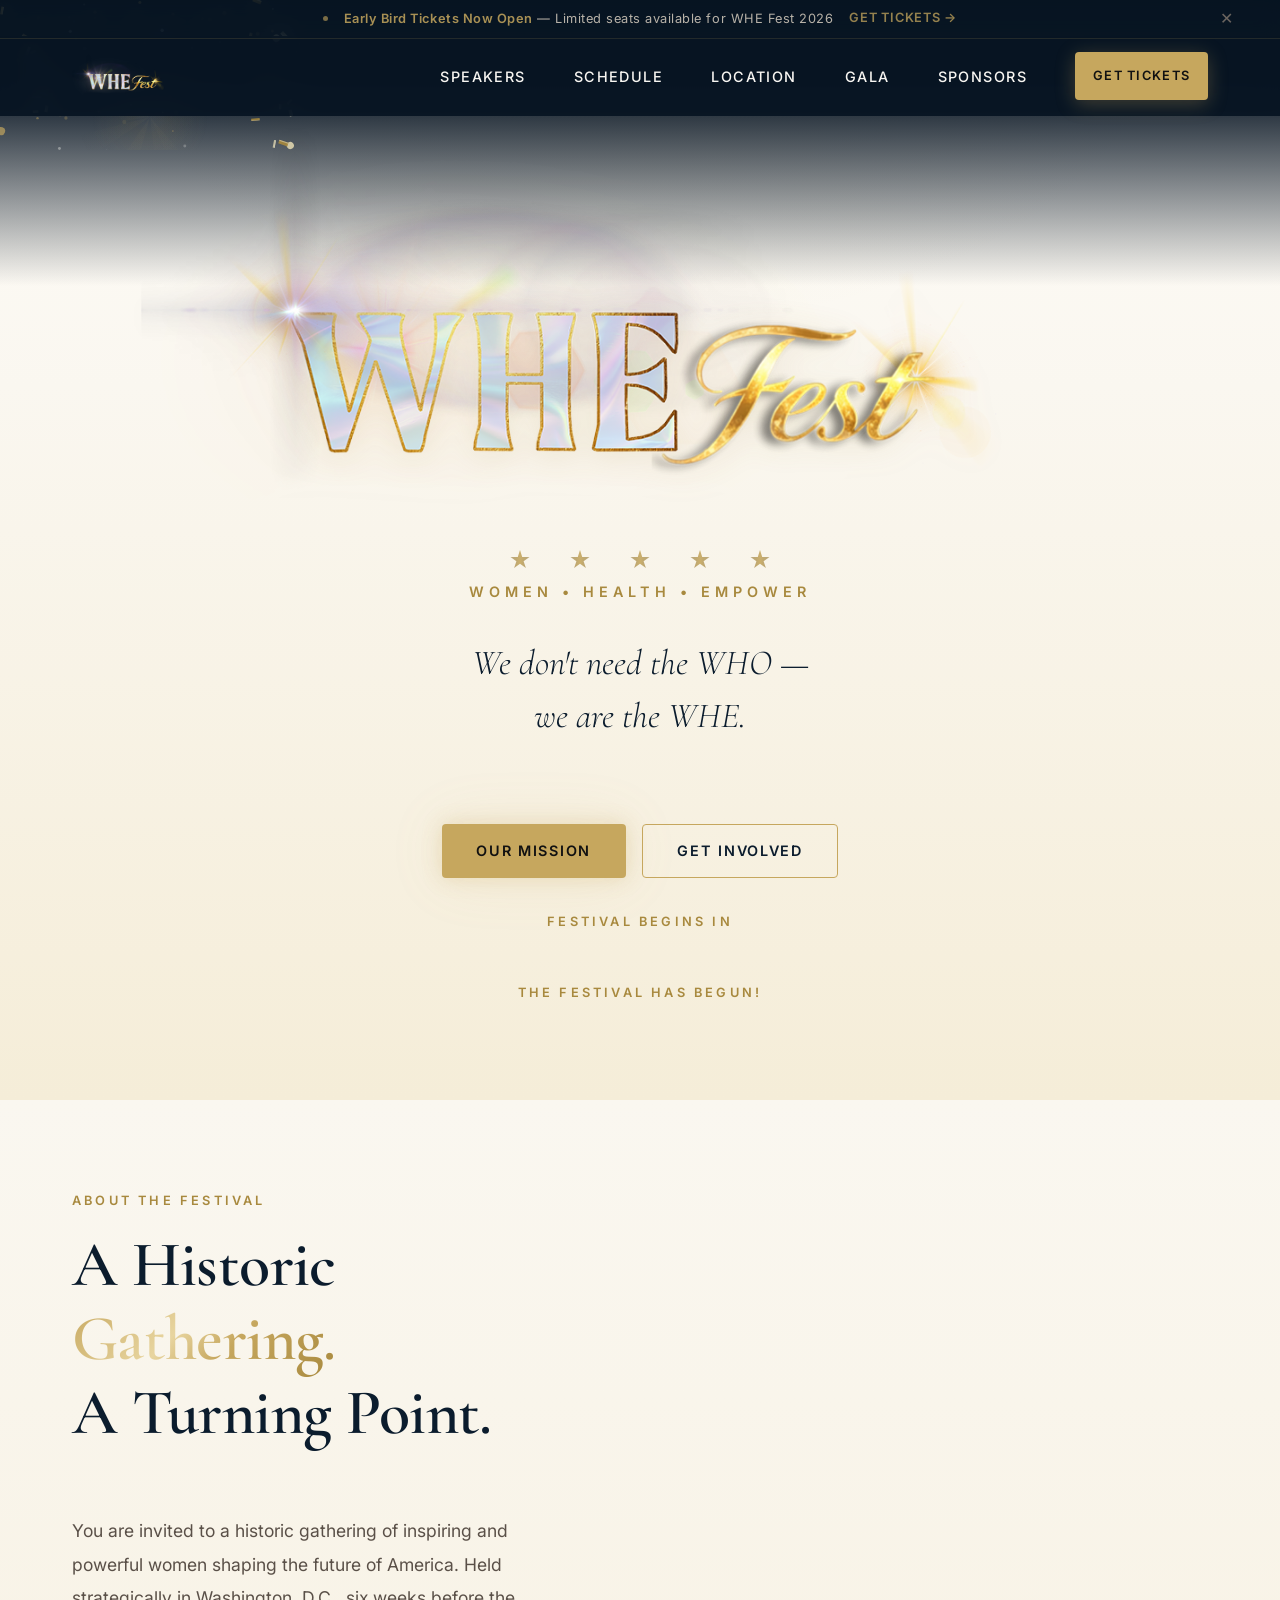
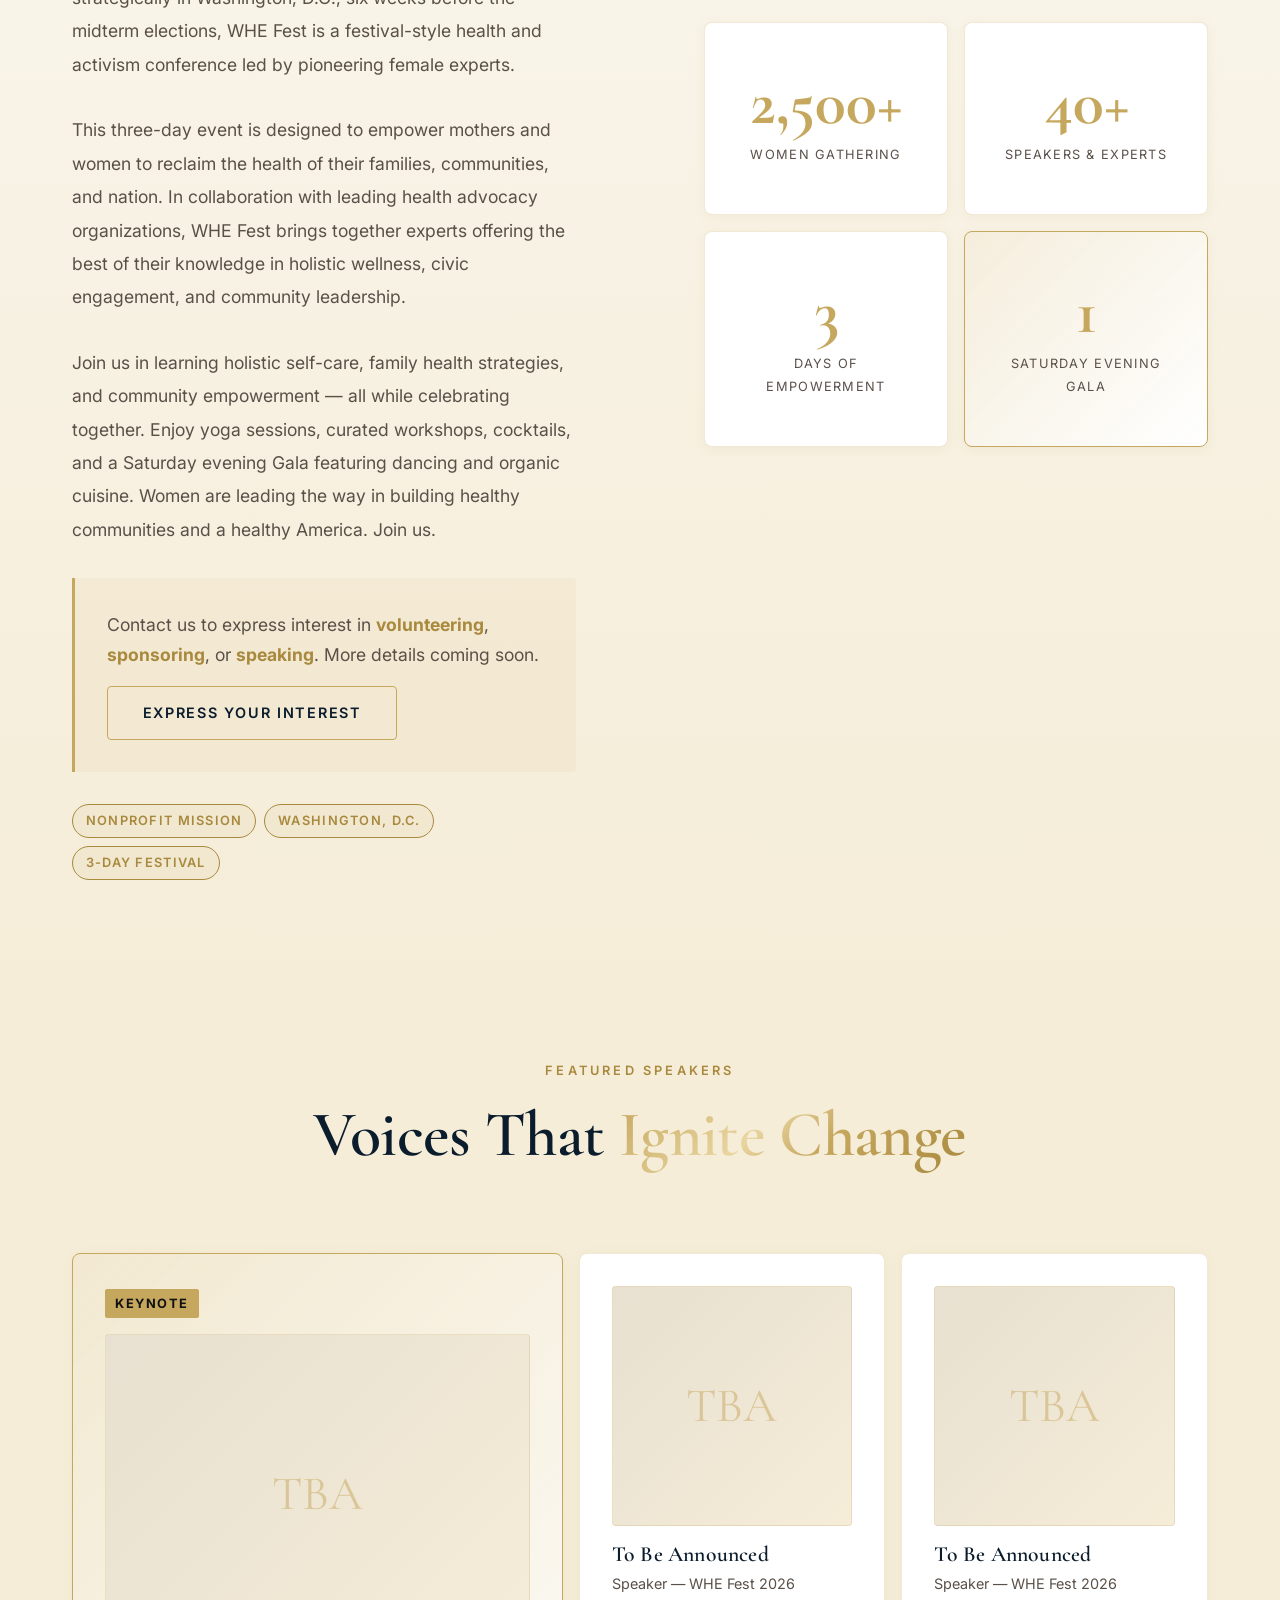
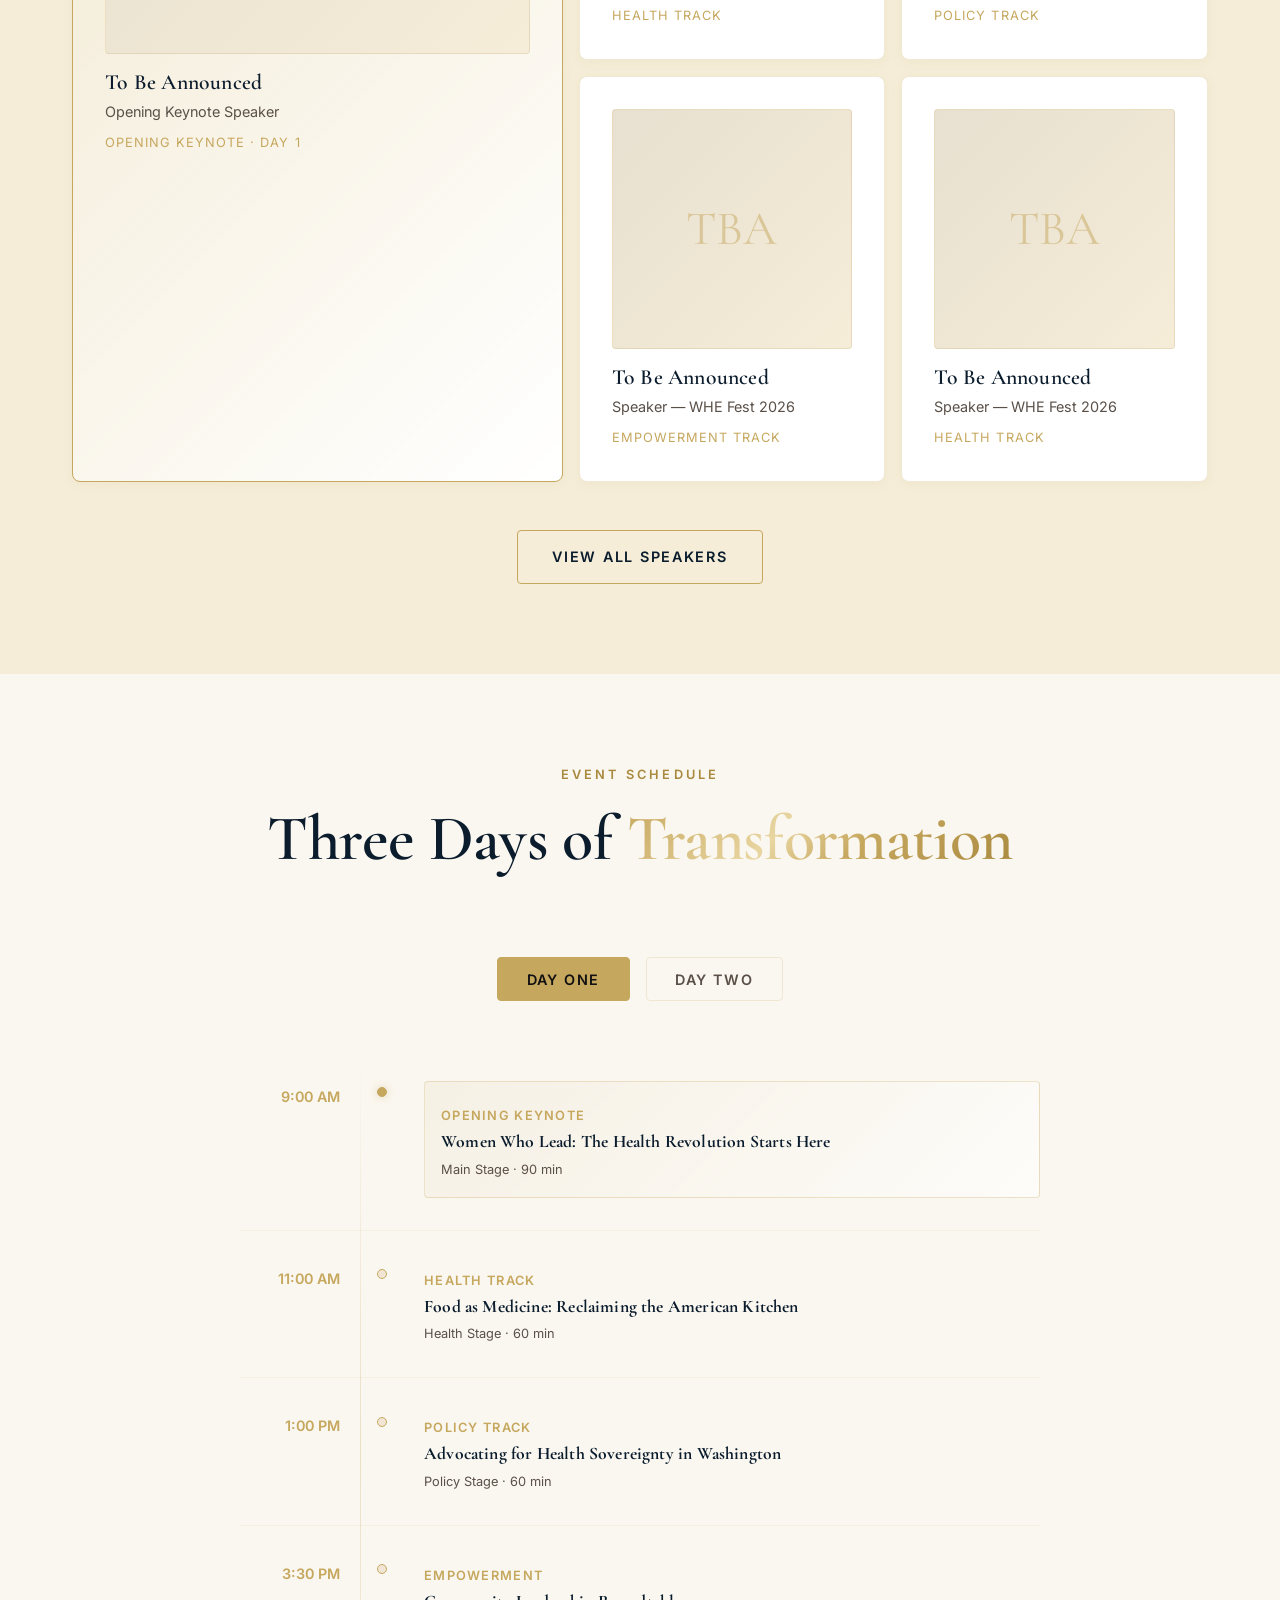
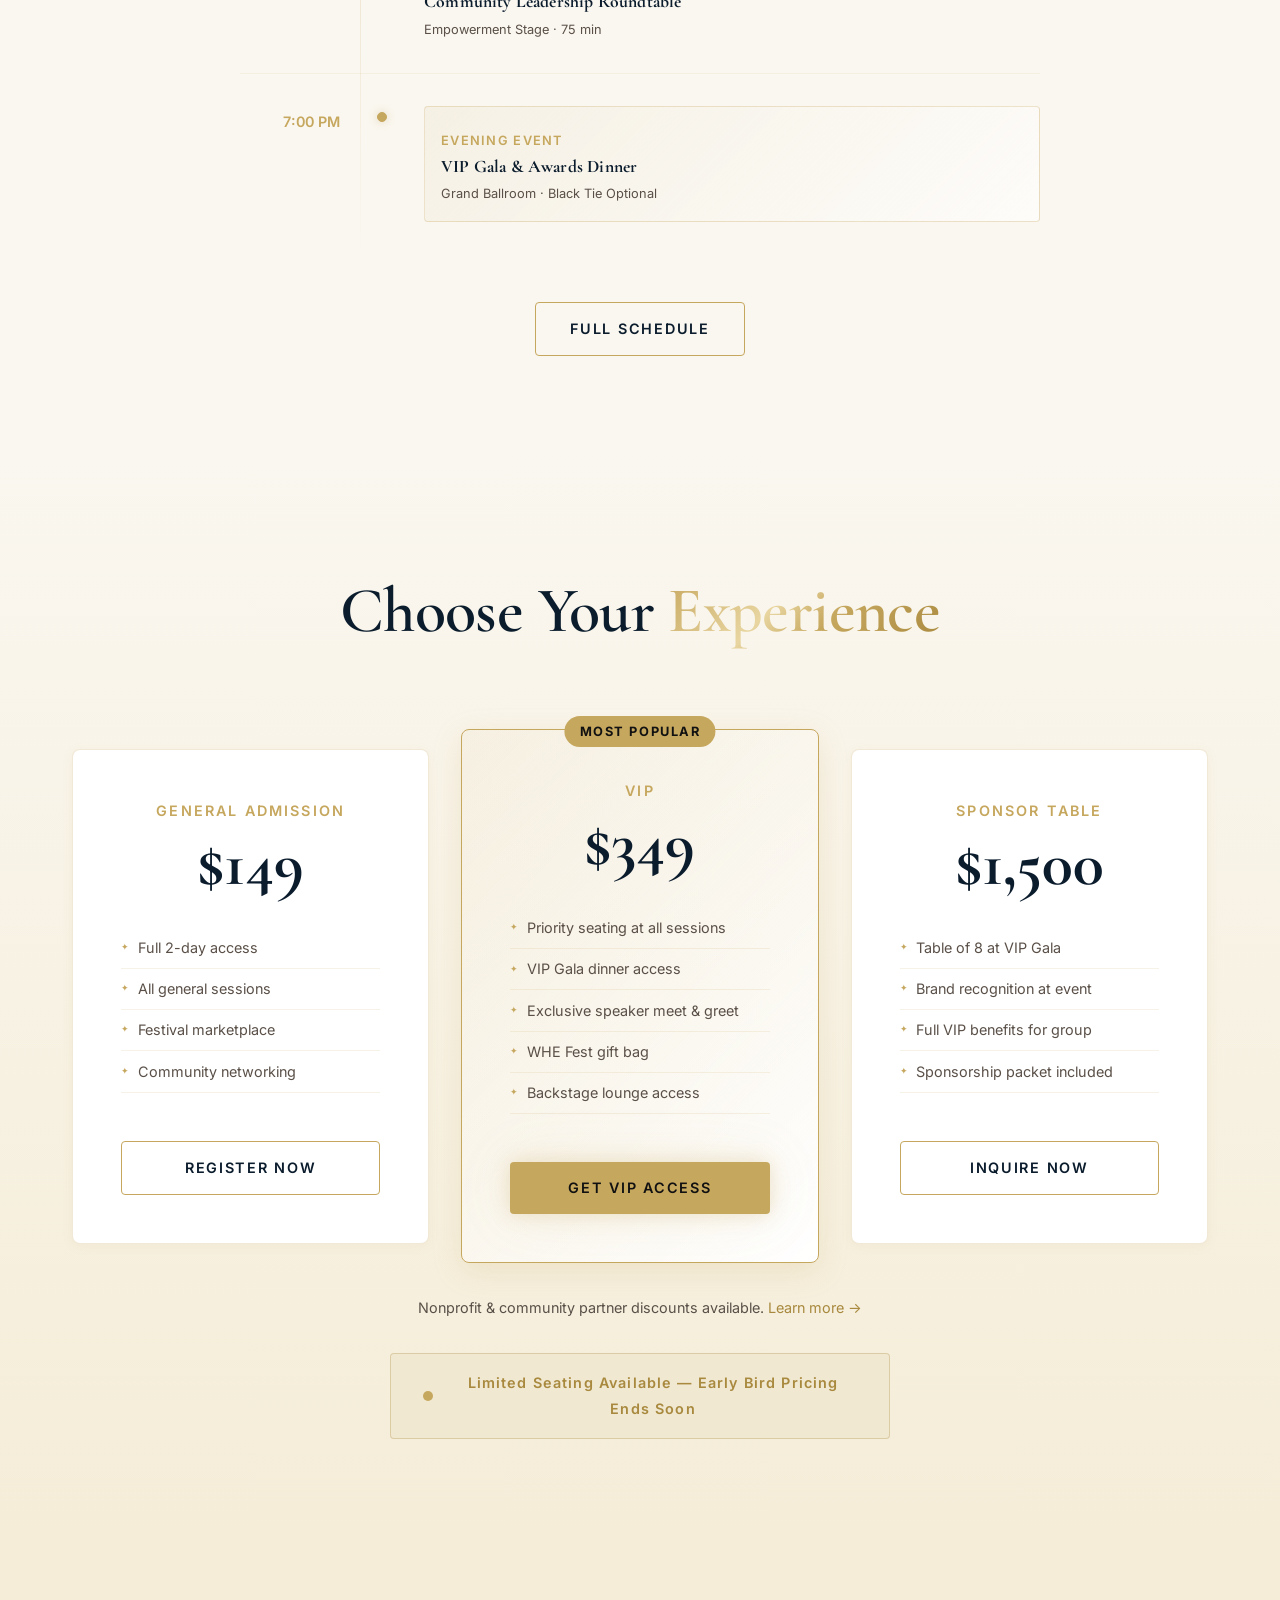
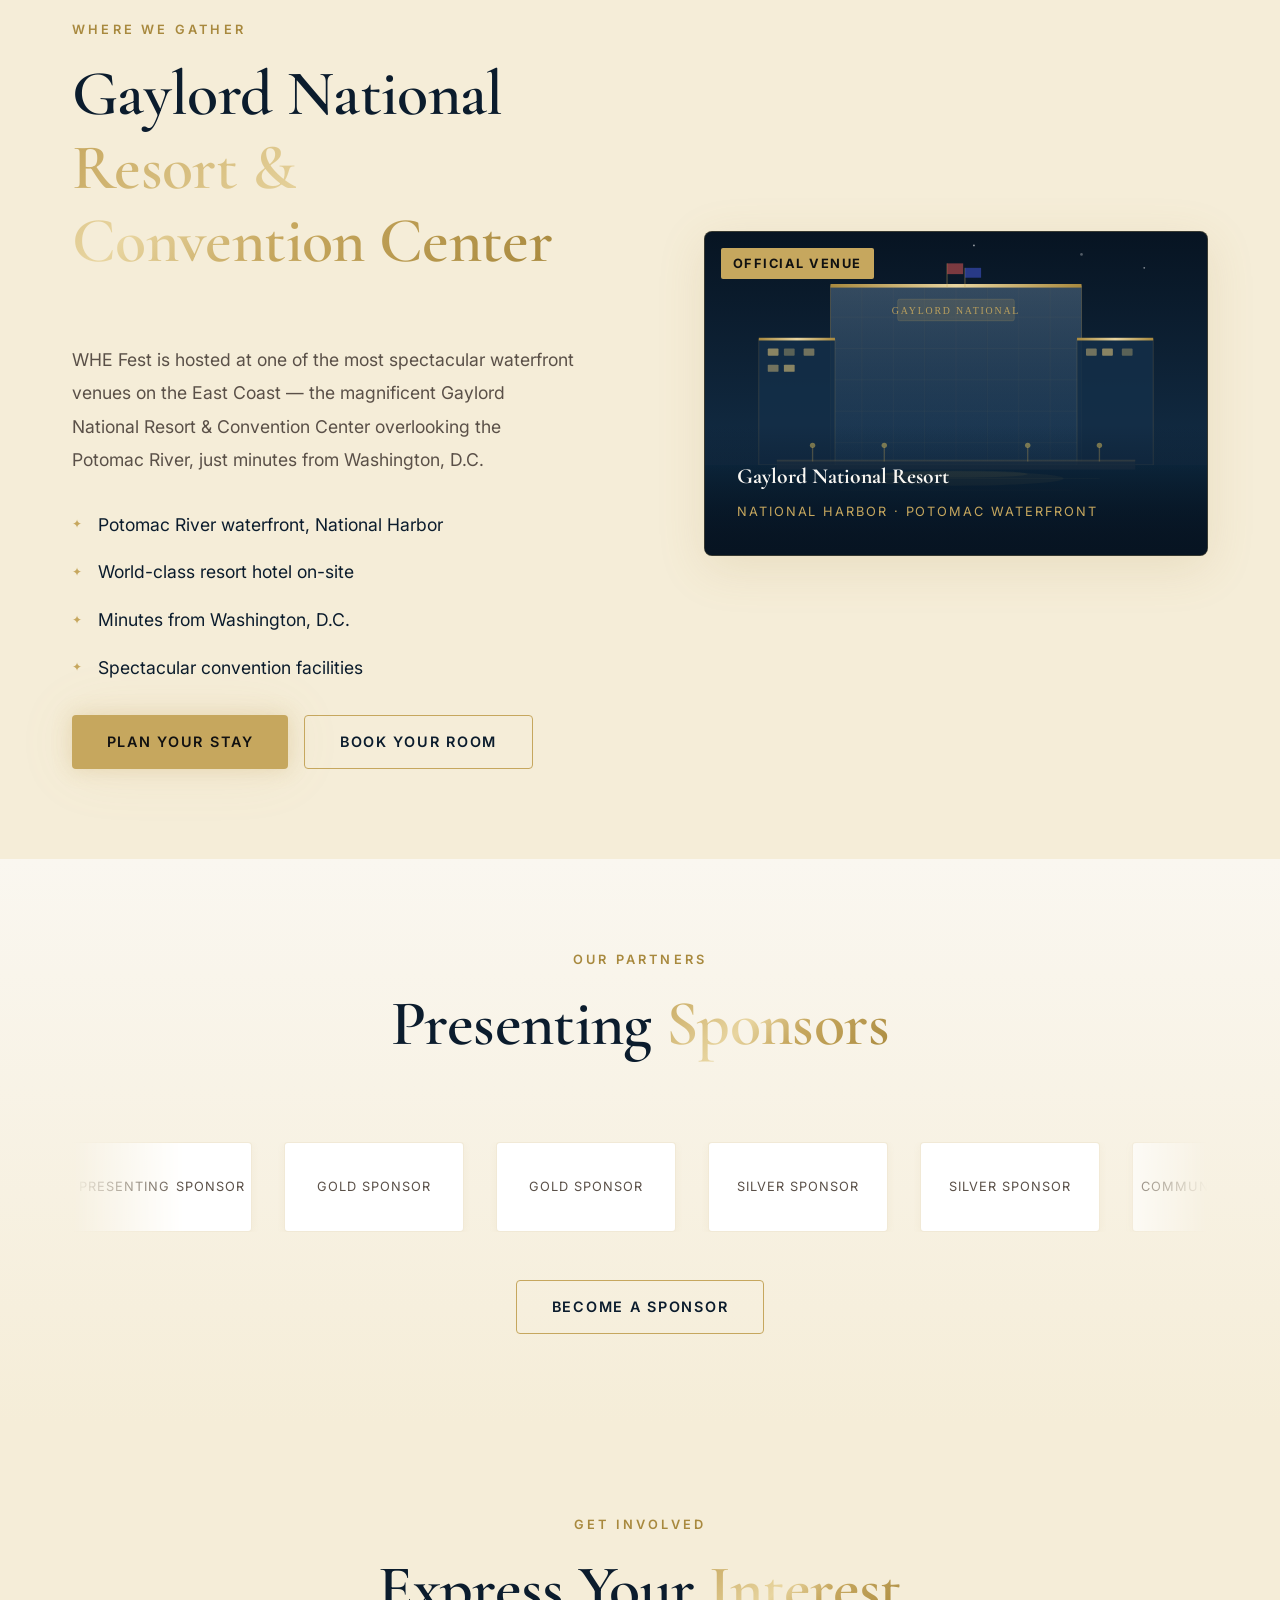
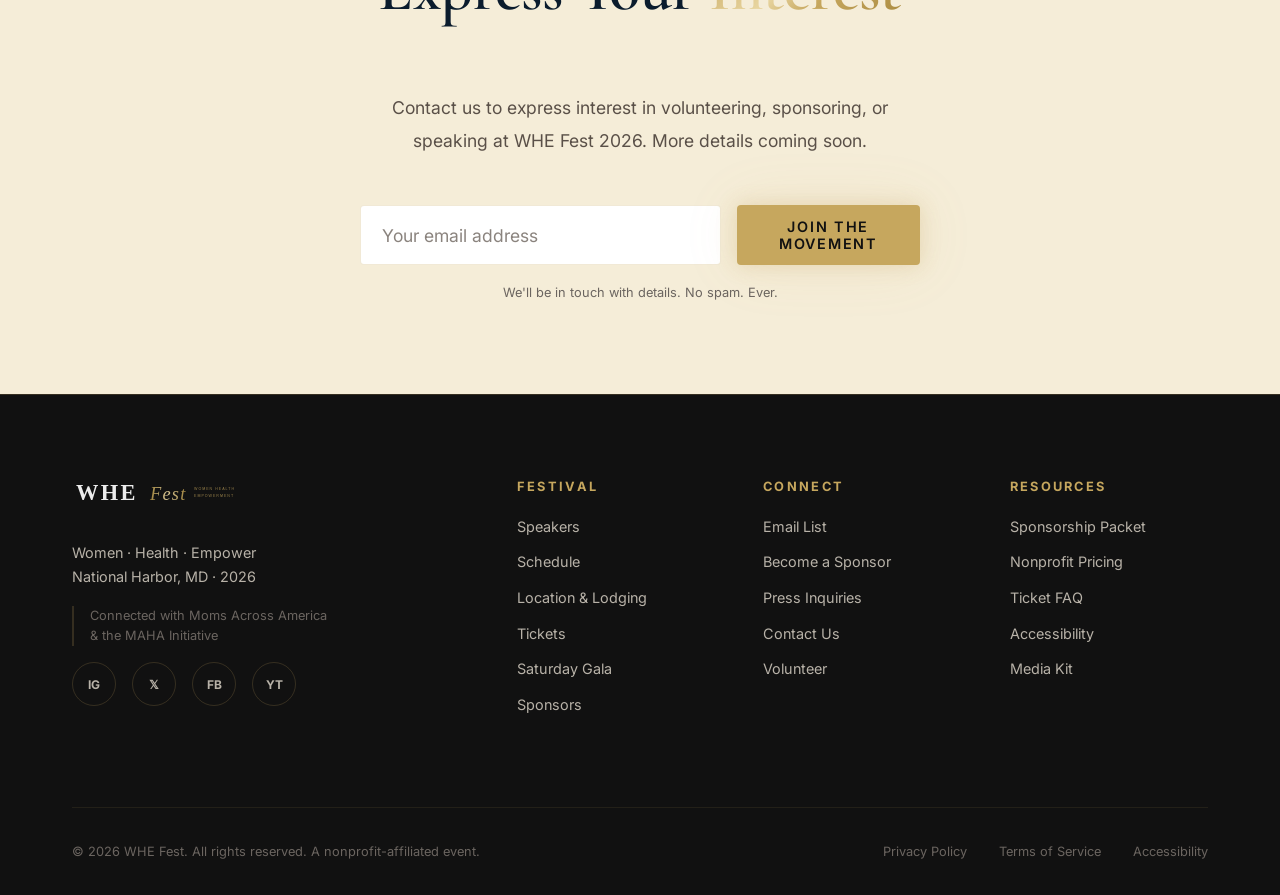
==== index.html @ 23a80229 "Fix confetti: separate canvas, show on mobile, no canvas conflicts - Add #confettiCanvas (separate f" ====
<!DOCTYPE html>
<html lang="en">
<head>
  <meta charset="UTF-8" />
  <meta name="viewport" content="width=device-width, initial-scale=1.0" />
  <meta name="theme-color" content="#0B1C2D" />
  <link rel="apple-touch-icon" href="assets/favicon.svg?v=2" />
  <title>WHE Fest — Women Health Empowerment Festival | Washington, DC 2026</title>
  <meta name="description" content="WHE Fest is the premier Women Health Empowerment Festival in Washington, DC. Join thousands of women leaders, health advocates, and changemakers." />

  <!-- Open Graph / Social Sharing -->
  <meta property="og:type"        content="website" />
  <meta property="og:title"       content="WHE Fest 2026 — Women Health Empowerment Festival" />
  <meta property="og:description" content="Washington, DC's premier women's health festival. 2,500+ women. 40+ speakers. Two days of health, policy, and empowerment." />
  <meta property="og:url"         content="https://whefest.org/" />
  <meta property="og:image"       content="https://whefest.org/assets/og-image.jpg" />
  <meta property="og:site_name"   content="WHE Fest" />
  <meta name="twitter:card"       content="summary_large_image" />
  <meta name="twitter:site"       content="@whefest" />
  <meta name="twitter:title"      content="WHE Fest 2026 — Women Health Empowerment Festival" />
  <meta name="twitter:description" content="Washington, DC · 2026 · Where Women's Intuition Becomes Impact" />
  <meta name="twitter:image"      content="https://whefest.org/assets/og-image.jpg" />

  <!-- Canonical -->
  <link rel="canonical" href="https://whefest.org/" />

  <!-- Fonts -->
  <link rel="preconnect" href="https://fonts.googleapis.com" />
  <link rel="preconnect" href="https://fonts.gstatic.com" crossorigin />
  <link href="https://fonts.googleapis.com/css2?family=Cormorant+Garamond:ital,wght@0,500;0,600;0,700;1,400;1,500&family=Playfair+Display:ital,wght@0,700;1,400&family=Inter:wght@400;500;600;700&display=swap" rel="stylesheet" />

  <!-- Favicon — SVG first so modern browsers use the shield -->
  <link rel="icon" type="image/svg+xml" href="assets/favicon.svg?v=2" />
  <link rel="icon" href="assets/favicon.ico" sizes="any" />

  <!-- Styles -->
  <link rel="stylesheet" href="css/design-system.css" />
  <link rel="stylesheet" href="css/components.css" />
  <link rel="stylesheet" href="css/home.css" />

  <!-- Structured Data — Event Schema -->
  <script type="application/ld+json">
  {
    "@context": "https://schema.org",
    "@type": "Event",
    "name": "WHE Fest 2026 — Women Health Empowerment Festival",
    "description": "The premier Women Health Empowerment Festival at the Gaylord National Resort & Convention Center in National Harbor, MD. 2,500+ women leaders. 40+ speakers. Two days of health, policy, and empowerment.",
    "startDate": "2026-10-15T09:00:00-04:00",
    "endDate": "2026-10-16T18:00:00-04:00",
    "eventStatus": "https://schema.org/EventScheduled",
    "eventAttendanceMode": "https://schema.org/OfflineEventAttendanceMode",
    "location": {
      "@type": "Place",
      "name": "Gaylord National Resort & Convention Center",
      "address": {
        "@type": "PostalAddress",
        "streetAddress": "201 Waterfront Street",
        "addressLocality": "National Harbor",
        "addressRegion": "MD",
        "postalCode": "20745",
        "addressCountry": "US"
      }
    },
    "organizer": {
      "@type": "Organization",
      "name": "WHE Fest",
      "url": "https://whefest.org"
    },
    "offers": {
      "@type": "Offer",
      "name": "General Admission — Early Bird",
      "price": "149",
      "priceCurrency": "USD",
      "availability": "https://schema.org/InStock",
      "validFrom": "2026-01-01",
      "url": "https://whefest.org/pages/tickets.html"
    },
    "image": "https://whefest.org/assets/og-image.jpg",
    "url": "https://whefest.org"
  }
  </script>
</head>
<body class="page-home">

  <!-- ==============================
       NAVIGATION
  ================================= -->
  <nav class="nav" id="mainNav" role="navigation" aria-label="Main navigation">
    <div class="nav__inner">
      <a href="index.html" class="nav__logo" aria-label="WHE Fest Home">
        <img src="assets/logo-main.png" alt="WHE Fest" class="nav__logo-img" />
      </a>

      <ul class="nav__links" id="navLinks">
        <li><a href="pages/speakers.html" class="nav__link">Speakers</a></li>
        <li><a href="pages/schedule.html" class="nav__link">Schedule</a></li>
        <li><a href="pages/location.html" class="nav__link">Location</a></li>
        <li><a href="pages/gala.html" class="nav__link">Gala</a></li>
        <li><a href="pages/sponsors.html" class="nav__link">Sponsors</a></li>
        <li><a href="pages/tickets.html" class="btn btn--primary btn--sm">Get Tickets</a></li>
      </ul>

      <button class="nav__toggle" id="navToggle" aria-label="Open menu" aria-expanded="false">
        <span></span>
        <span></span>
        <span></span>
      </button>
    </div>
  </nav>

  <main id="main-content">

  <!-- ==============================
       HERO SECTION
  ================================= -->
  <section class="hero" id="hero" aria-label="Hero">
    <div class="hero__bg"></div>
    <canvas class="hero__canvas" id="heroCanvas" aria-hidden="true"></canvas>
    <canvas class="confetti-canvas" id="confettiCanvas" aria-hidden="true"></canvas>

    <div class="hero__content">

      <!-- Main title / Logo -->
      <div class="hero__title reveal">
        <img src="assets/logo-main.png" alt="WHE Fest" class="hero__logo-img" />
      </div>

      <!-- Stars row — decorative accent below logo -->
      <div class="hero__stars" aria-hidden="true">
        <svg viewBox="0 0 300 22" width="300" height="22" style="display:block;margin:0 auto;">
          <defs>
            <linearGradient id="sG" x1="0%" y1="0%" x2="100%" y2="0%">
              <stop offset="0%" style="stop-color:#8A6E2E;stop-opacity:0.55"/>
              <stop offset="50%" style="stop-color:#C6A75E;stop-opacity:0.9"/>
              <stop offset="100%" style="stop-color:#8A6E2E;stop-opacity:0.55"/>
            </linearGradient>
          </defs>
          <polygon points="30,1 32.2,7.9 39.5,7.9 33.6,12.2 35.9,19.1 30,14.8 24.1,19.1 26.4,12.2 20.5,7.9 27.8,7.9" fill="url(#sG)"/>
          <polygon points="90,1 92.2,7.9 99.5,7.9 93.6,12.2 95.9,19.1 90,14.8 84.1,19.1 86.4,12.2 80.5,7.9 87.8,7.9" fill="url(#sG)"/>
          <polygon points="150,1 152.2,7.9 159.5,7.9 153.6,12.2 155.9,19.1 150,14.8 144.1,19.1 146.4,12.2 140.5,7.9 147.8,7.9" fill="url(#sG)"/>
          <polygon points="210,1 212.2,7.9 219.5,7.9 213.6,12.2 215.9,19.1 210,14.8 204.1,19.1 206.4,12.2 200.5,7.9 207.8,7.9" fill="url(#sG)"/>
          <polygon points="270,1 272.2,7.9 279.5,7.9 273.6,12.2 275.9,19.1 270,14.8 264.1,19.1 266.4,12.2 260.5,7.9 267.8,7.9" fill="url(#sG)"/>
        </svg>
      </div>

      <!-- Tagline -->
      <p class="hero__tagline reveal reveal-delay-2">Women &bull; Health &bull; Empower</p>

      <!-- Headline -->
      <p class="hero__headline reveal reveal-delay-3">
        We don't need the WHO &mdash;<br class="break-lg" /> we are the WHE.
      </p>

      <!-- Gold divider -->
      <hr class="divider divider--wide divider-reveal reveal-delay-3 mx-auto" aria-hidden="true" />

      <!-- CTAs -->
      <div class="hero__ctas reveal reveal-delay-4">
        <a href="#about" class="btn btn--glow">Our Mission</a>
        <a href="#signup" class="btn btn--outline">Get Involved</a>
      </div>

      <!-- Countdown -->
      <p class="section-label reveal reveal-delay-4" style="margin-top:2rem; margin-bottom:0.5rem;">Festival Begins In</p>
      <div class="countdown reveal reveal-delay-4" id="heroCountdown" aria-label="Time until WHE Fest 2026"></div>

      <!-- Scroll cue -->
      <div class="hero__scroll-cue" aria-hidden="true">
        <span></span>
        <span></span>
        <span></span>
      </div>
    </div>
  </section>


  <!-- ==============================
       ABOUT SECTION
  ================================= -->
  <section class="section section--gradient about" id="about">
    <div class="container">
      <div class="about__inner">
        <div class="about__text">
          <p class="section-label reveal">About the Festival</p>
          <h2 class="reveal reveal-delay-1">A Historic<br/> <span class="text-shimmer">Gathering.</span><br/> A Turning Point.</h2>
          <hr class="divider divider-reveal reveal-delay-1" aria-hidden="true" />
          <p class="about__body reveal reveal-delay-2">
            You are invited to a historic gathering of inspiring and powerful women shaping the future of America. Held strategically in Washington, D.C., six weeks before the midterm elections, WHE Fest is a festival-style health and activism conference led by pioneering female experts.
          </p>
          <p class="about__body reveal reveal-delay-3">
            This three-day event is designed to empower mothers and women to reclaim the health of their families, communities, and nation. In collaboration with leading health advocacy organizations, WHE Fest brings together experts offering the best of their knowledge in holistic wellness, civic engagement, and community leadership.
          </p>
          <p class="about__body reveal reveal-delay-3">
            Join us in learning holistic self-care, family health strategies, and community empowerment — all while celebrating together. Enjoy yoga sessions, curated workshops, cocktails, and a Saturday evening Gala featuring dancing and organic cuisine. Women are leading the way in building healthy communities and a healthy America. Join us.
          </p>
          <div class="about__cta-note reveal reveal-delay-4">
            <p>Contact us to express interest in <strong>volunteering</strong>, <strong>sponsoring</strong>, or <strong>speaking</strong>. More details coming soon.</p>
            <a href="#signup" class="btn btn--outline mt-md">Express Your Interest</a>
          </div>
          <div class="about__badges reveal reveal-delay-4">
            <span class="badge">Nonprofit Mission</span>
            <span class="badge">Washington, D.C.</span>
            <span class="badge">3-Day Festival</span>
          </div>
        </div>
        <div class="about__visual reveal reveal-delay-2">
          <div class="about__stat-card">
            <span class="about__stat-number">2,500+</span>
            <span class="about__stat-label">Women Gathering</span>
          </div>
          <div class="about__stat-card">
            <span class="about__stat-number">40+</span>
            <span class="about__stat-label">Speakers &amp; Experts</span>
          </div>
          <div class="about__stat-card">
            <span class="about__stat-number">3</span>
            <span class="about__stat-label">Days of Empowerment</span>
          </div>
          <div class="about__stat-card about__stat-card--gold">
            <span class="about__stat-number">1</span>
            <span class="about__stat-label">Saturday Evening Gala</span>
          </div>
        </div>
      </div>
    </div>
  </section>


  <!-- ==============================
       FEATURED SPEAKERS
  ================================= -->
  <section class="section section--dark speakers-preview" id="speakers">
    <div class="container">
      <div class="text-center mb-xl">
        <p class="section-label reveal">Featured Speakers</p>
        <h2 class="reveal reveal-delay-1">Voices That <span class="text-shimmer">Ignite Change</span></h2>
        <hr class="divider divider--wide divider-reveal reveal-delay-2 mx-auto" aria-hidden="true"/>
      </div>

      <div class="speakers-preview__grid">
        <!-- Keynote Speaker -->
        <div class="speaker-card speaker-card--keynote reveal">
          <div class="speaker-card__badge">Keynote</div>
          <div class="speaker-card__img speaker-card__img--placeholder">
            <div class="speaker-card__initials">TBA</div>
          </div>
          <div class="speaker-card__info">
            <h3 class="speaker-card__name">To Be Announced</h3>
            <p class="speaker-card__title">Opening Keynote Speaker</p>
            <p class="speaker-card__track">Opening Keynote · Day 1</p>
          </div>
        </div>

        <!-- Speaker 2 -->
        <div class="speaker-card reveal reveal-delay-1">
          <div class="speaker-card__img speaker-card__img--placeholder">
            <div class="speaker-card__initials">TBA</div>
          </div>
          <div class="speaker-card__info">
            <h3 class="speaker-card__name">To Be Announced</h3>
            <p class="speaker-card__title">Speaker — WHE Fest 2026</p>
            <p class="speaker-card__track">Health Track</p>
          </div>
        </div>

        <!-- Speaker 3 -->
        <div class="speaker-card reveal reveal-delay-2">
          <div class="speaker-card__img speaker-card__img--placeholder">
            <div class="speaker-card__initials">TBA</div>
          </div>
          <div class="speaker-card__info">
            <h3 class="speaker-card__name">To Be Announced</h3>
            <p class="speaker-card__title">Speaker — WHE Fest 2026</p>
            <p class="speaker-card__track">Policy Track</p>
          </div>
        </div>

        <!-- Speaker 4 -->
        <div class="speaker-card reveal reveal-delay-3">
          <div class="speaker-card__img speaker-card__img--placeholder">
            <div class="speaker-card__initials">TBA</div>
          </div>
          <div class="speaker-card__info">
            <h3 class="speaker-card__name">To Be Announced</h3>
            <p class="speaker-card__title">Speaker — WHE Fest 2026</p>
            <p class="speaker-card__track">Empowerment Track</p>
          </div>
        </div>

        <!-- Speaker 5 -->
        <div class="speaker-card reveal reveal-delay-4">
          <div class="speaker-card__img speaker-card__img--placeholder">
            <div class="speaker-card__initials">TBA</div>
          </div>
          <div class="speaker-card__info">
            <h3 class="speaker-card__name">To Be Announced</h3>
            <p class="speaker-card__title">Speaker — WHE Fest 2026</p>
            <p class="speaker-card__track">Health Track</p>
          </div>
        </div>
      </div>

      <div class="text-center mt-xl reveal">
        <a href="pages/speakers.html" class="btn btn--outline">View All Speakers</a>
      </div>
    </div>
  </section>


  <!-- ==============================
       SCHEDULE HIGHLIGHTS
  ================================= -->
  <section class="section section--blue schedule-preview" id="schedule">
    <div class="container">
      <div class="text-center mb-xl">
        <p class="section-label reveal">Event Schedule</p>
        <h2 class="reveal reveal-delay-1">Three Days of <span class="text-shimmer">Transformation</span></h2>
        <hr class="divider divider--wide divider-reveal reveal-delay-2 mx-auto" aria-hidden="true"/>
      </div>

      <div class="schedule-preview__tabs reveal reveal-delay-2" role="tablist" aria-label="Festival schedule by day">
        <button class="schedule-tab schedule-tab--active" data-day="1" role="tab" aria-selected="true" aria-controls="scheduleDay1" id="tab-day1">Day One</button>
        <button class="schedule-tab" data-day="2" role="tab" aria-selected="false" aria-controls="scheduleDay2" id="tab-day2">Day Two</button>
      </div>

      <div class="schedule-preview__timeline" id="scheduleDay1" role="tabpanel" aria-labelledby="tab-day1">
        <div class="timeline-item timeline-item--keynote reveal">
          <div class="timeline-item__time">9:00 AM</div>
          <div class="timeline-item__dot timeline-item__dot--gold"></div>
          <div class="timeline-item__content">
            <span class="timeline-item__tag">Opening Keynote</span>
            <h4 class="timeline-item__title">Women Who Lead: The Health Revolution Starts Here</h4>
            <p class="timeline-item__meta">Main Stage · 90 min</p>
          </div>
        </div>
        <div class="timeline-item reveal reveal-delay-1">
          <div class="timeline-item__time">11:00 AM</div>
          <div class="timeline-item__dot"></div>
          <div class="timeline-item__content">
            <span class="timeline-item__tag">Health Track</span>
            <h4 class="timeline-item__title">Food as Medicine: Reclaiming the American Kitchen</h4>
            <p class="timeline-item__meta">Health Stage · 60 min</p>
          </div>
        </div>
        <div class="timeline-item reveal reveal-delay-2">
          <div class="timeline-item__time">1:00 PM</div>
          <div class="timeline-item__dot"></div>
          <div class="timeline-item__content">
            <span class="timeline-item__tag">Policy Track</span>
            <h4 class="timeline-item__title">Advocating for Health Sovereignty in Washington</h4>
            <p class="timeline-item__meta">Policy Stage · 60 min</p>
          </div>
        </div>
        <div class="timeline-item reveal reveal-delay-3">
          <div class="timeline-item__time">3:30 PM</div>
          <div class="timeline-item__dot"></div>
          <div class="timeline-item__content">
            <span class="timeline-item__tag">Empowerment</span>
            <h4 class="timeline-item__title">Community Leadership Roundtable</h4>
            <p class="timeline-item__meta">Empowerment Stage · 75 min</p>
          </div>
        </div>
        <div class="timeline-item timeline-item--keynote reveal reveal-delay-4">
          <div class="timeline-item__time">7:00 PM</div>
          <div class="timeline-item__dot timeline-item__dot--gold"></div>
          <div class="timeline-item__content">
            <span class="timeline-item__tag">Evening Event</span>
            <h4 class="timeline-item__title">VIP Gala & Awards Dinner</h4>
            <p class="timeline-item__meta">Grand Ballroom · Black Tie Optional</p>
          </div>
        </div>
      </div>

      <div class="schedule-preview__timeline hidden" id="scheduleDay2" role="tabpanel" aria-labelledby="tab-day2">
        <div class="timeline-item timeline-item--keynote reveal">
          <div class="timeline-item__time">9:00 AM</div>
          <div class="timeline-item__dot timeline-item__dot--gold"></div>
          <div class="timeline-item__content">
            <span class="timeline-item__tag">Morning Keynote</span>
            <h4 class="timeline-item__title">Courage in Action: Women Who Changed the System</h4>
            <p class="timeline-item__meta">Main Stage · 90 min</p>
          </div>
        </div>
        <div class="timeline-item reveal reveal-delay-1">
          <div class="timeline-item__time">11:00 AM</div>
          <div class="timeline-item__dot"></div>
          <div class="timeline-item__content">
            <span class="timeline-item__tag">Health Track</span>
            <h4 class="timeline-item__title">Hormones, Toxins & the Modern Woman</h4>
            <p class="timeline-item__meta">Health Stage · 60 min</p>
          </div>
        </div>
        <div class="timeline-item reveal reveal-delay-2">
          <div class="timeline-item__time">1:00 PM</div>
          <div class="timeline-item__dot"></div>
          <div class="timeline-item__content">
            <span class="timeline-item__tag">Empowerment</span>
            <h4 class="timeline-item__title">Building Movements: From Community to Capitol</h4>
            <p class="timeline-item__meta">Empowerment Stage · 60 min</p>
          </div>
        </div>
        <div class="timeline-item timeline-item--keynote reveal reveal-delay-3">
          <div class="timeline-item__time">4:00 PM</div>
          <div class="timeline-item__dot timeline-item__dot--gold"></div>
          <div class="timeline-item__content">
            <span class="timeline-item__tag">Closing Keynote</span>
            <h4 class="timeline-item__title">The Future Is Healthy: A Call to Action</h4>
            <p class="timeline-item__meta">Main Stage · 90 min</p>
          </div>
        </div>
      </div>

      <div class="text-center mt-xl reveal">
        <a href="pages/schedule.html" class="btn btn--outline">Full Schedule</a>
      </div>
    </div>
  </section>


  <!-- ==============================
       TICKETS SNAPSHOT
  ================================= -->
  <section class="section section--gradient tickets-snapshot" id="tickets">
    <div class="container">
      <div class="text-center mb-xl">
        <p class="section-label reveal">Secure Your Seat</p>
        <h2 class="reveal reveal-delay-1">Choose Your <span class="text-shimmer">Experience</span></h2>
        <hr class="divider divider--wide divider-reveal reveal-delay-2 mx-auto" aria-hidden="true"/>
      </div>

      <div class="ticket-grid">
        <div class="ticket-card reveal">
          <p class="ticket-card__tier">General Admission</p>
          <p class="ticket-card__price">$149</p>
          <ul class="ticket-card__features">
            <li>Full 2-day access</li>
            <li>All general sessions</li>
            <li>Festival marketplace</li>
            <li>Community networking</li>
          </ul>
          <a href="pages/tickets.html" class="btn btn--outline btn--full">Register Now</a>
        </div>

        <div class="ticket-card ticket-card--featured reveal reveal-delay-1">
          <div class="ticket-card__badge">Most Popular</div>
          <p class="ticket-card__tier">VIP</p>
          <p class="ticket-card__price">$349</p>
          <ul class="ticket-card__features">
            <li>Priority seating at all sessions</li>
            <li>VIP Gala dinner access</li>
            <li>Exclusive speaker meet &amp; greet</li>
            <li>WHE Fest gift bag</li>
            <li>Backstage lounge access</li>
          </ul>
          <a href="pages/tickets.html" class="btn btn--glow btn--full">Get VIP Access</a>
        </div>

        <div class="ticket-card reveal reveal-delay-2">
          <p class="ticket-card__tier">Sponsor Table</p>
          <p class="ticket-card__price">$1,500</p>
          <ul class="ticket-card__features">
            <li>Table of 8 at VIP Gala</li>
            <li>Brand recognition at event</li>
            <li>Full VIP benefits for group</li>
            <li>Sponsorship packet included</li>
          </ul>
          <a href="pages/tickets.html" class="btn btn--outline btn--full">Inquire Now</a>
        </div>
      </div>

      <p class="tickets-snapshot__note reveal text-center mt-lg">
        Nonprofit &amp; community partner discounts available. <a href="pages/tickets.html">Learn more →</a>
      </p>

      <div class="tickets-snapshot__urgency reveal mt-lg">
        <span class="urgency-pulse" aria-hidden="true"></span>
        Limited Seating Available — Early Bird Pricing Ends Soon
      </div>
    </div>
  </section>


  <!-- ==============================
       LOCATION TEASER
  ================================= -->
  <section class="section section--dark location-teaser" id="location">
    <div class="container">
      <div class="location-teaser__inner">
        <div class="location-teaser__text reveal">
          <p class="section-label">Where We Gather</p>
          <h2>Gaylord National <span class="text-shimmer">Resort &amp; Convention Center</span></h2>
          <hr class="divider divider-reveal" aria-hidden="true"/>
          <p class="location-teaser__body">
            WHE Fest is hosted at one of the most spectacular waterfront venues on the East Coast — the magnificent Gaylord National Resort &amp; Convention Center overlooking the Potomac River, just minutes from Washington, D.C.
          </p>
          <ul class="location-teaser__details">
            <li><span class="detail-icon">✦</span> Potomac River waterfront, National Harbor</li>
            <li><span class="detail-icon">✦</span> World-class resort hotel on-site</li>
            <li><span class="detail-icon">✦</span> Minutes from Washington, D.C.</li>
            <li><span class="detail-icon">✦</span> Spectacular convention facilities</li>
          </ul>
          <div class="flex flex-gap mt-lg" style="flex-wrap:wrap;">
            <a href="pages/location.html" class="btn btn--glow">Plan Your Stay</a>
            <a href="https://www.marriott.com/en-us/hotels/wasgn-gaylord-national-resort-and-convention-center/overview/" target="_blank" rel="noopener" class="btn btn--outline">Book Your Room</a>
          </div>
        </div>
        <div class="location-teaser__map reveal reveal-delay-2">
          <div class="venue-showcase">
            <div class="venue-showcase__image-stack">
              <div class="venue-showcase__badge">Official Venue</div>
              <div class="venue-showcase__img-frame">
                <svg viewBox="0 0 560 360" width="100%" style="display:block;" aria-hidden="true">
                  <!-- Architectural illustration of Gaylord National -->
                  <defs>
                    <linearGradient id="skyGrad" x1="0%" y1="0%" x2="0%" y2="100%">
                      <stop offset="0%" style="stop-color:#071422"/>
                      <stop offset="100%" style="stop-color:#132E47"/>
                    </linearGradient>
                    <linearGradient id="waterGrad" x1="0%" y1="0%" x2="0%" y2="100%">
                      <stop offset="0%" style="stop-color:#0D2A42"/>
                      <stop offset="100%" style="stop-color:#071422"/>
                    </linearGradient>
                    <linearGradient id="glassGrad" x1="0%" y1="0%" x2="0%" y2="100%">
                      <stop offset="0%" style="stop-color:rgba(180,220,255,0.25)"/>
                      <stop offset="100%" style="stop-color:rgba(100,160,220,0.08)"/>
                    </linearGradient>
                    <linearGradient id="goldGrad" x1="0%" y1="0%" x2="100%" y2="0%">
                      <stop offset="0%" style="stop-color:#A8893E"/>
                      <stop offset="50%" style="stop-color:#E8D5A0"/>
                      <stop offset="100%" style="stop-color:#A8893E"/>
                    </linearGradient>
                  </defs>
                  <!-- Sky -->
                  <rect width="560" height="280" fill="url(#skyGrad)"/>
                  <!-- Stars -->
                  <circle cx="80" cy="30" r="1" fill="rgba(255,255,255,0.5)"/>
                  <circle cx="160" cy="20" r="1.2" fill="rgba(255,255,255,0.4)"/>
                  <circle cx="300" cy="15" r="1" fill="rgba(255,255,255,0.6)"/>
                  <circle cx="420" cy="25" r="1.5" fill="rgba(255,255,255,0.3)"/>
                  <circle cx="490" cy="40" r="1" fill="rgba(255,255,255,0.5)"/>
                  <!-- Main hotel tower - glass atrium -->
                  <rect x="140" y="60" width="280" height="200" fill="url(#glassGrad)" stroke="rgba(198,167,94,0.3)" stroke-width="1"/>
                  <!-- Glass atrium grid lines -->
                  <line x1="175" y1="60" x2="175" y2="260" stroke="rgba(198,167,94,0.1)" stroke-width="0.5"/>
                  <line x1="210" y1="60" x2="210" y2="260" stroke="rgba(198,167,94,0.1)" stroke-width="0.5"/>
                  <line x1="245" y1="60" x2="245" y2="260" stroke="rgba(198,167,94,0.1)" stroke-width="0.5"/>
                  <line x1="280" y1="60" x2="280" y2="260" stroke="rgba(198,167,94,0.1)" stroke-width="0.5"/>
                  <line x1="315" y1="60" x2="315" y2="260" stroke="rgba(198,167,94,0.1)" stroke-width="0.5"/>
                  <line x1="350" y1="60" x2="350" y2="260" stroke="rgba(198,167,94,0.1)" stroke-width="0.5"/>
                  <line x1="385" y1="60" x2="385" y2="260" stroke="rgba(198,167,94,0.1)" stroke-width="0.5"/>
                  <line x1="140" y1="95" x2="420" y2="95" stroke="rgba(198,167,94,0.1)" stroke-width="0.5"/>
                  <line x1="140" y1="130" x2="420" y2="130" stroke="rgba(198,167,94,0.1)" stroke-width="0.5"/>
                  <line x1="140" y1="165" x2="420" y2="165" stroke="rgba(198,167,94,0.1)" stroke-width="0.5"/>
                  <line x1="140" y1="200" x2="420" y2="200" stroke="rgba(198,167,94,0.1)" stroke-width="0.5"/>
                  <line x1="140" y1="235" x2="420" y2="235" stroke="rgba(198,167,94,0.1)" stroke-width="0.5"/>
                  <!-- Left wing -->
                  <rect x="60" y="120" width="85" height="140" fill="rgba(19,46,71,0.9)" stroke="rgba(198,167,94,0.2)" stroke-width="1"/>
                  <!-- Right wing -->
                  <rect x="415" y="120" width="85" height="140" fill="rgba(19,46,71,0.9)" stroke="rgba(198,167,94,0.2)" stroke-width="1"/>
                  <!-- Gold accent band at top -->
                  <rect x="140" y="58" width="280" height="4" fill="url(#goldGrad)"/>
                  <rect x="60" y="118" width="85" height="3" fill="url(#goldGrad)"/>
                  <rect x="415" y="118" width="85" height="3" fill="url(#goldGrad)"/>
                  <!-- Gaylord sign -->
                  <rect x="215" y="75" width="130" height="24" rx="2" fill="rgba(198,167,94,0.15)" stroke="rgba(198,167,94,0.4)" stroke-width="0.5"/>
                  <text x="280" y="91" text-anchor="middle" font-family="Georgia,serif" font-size="11" fill="rgba(198,167,94,0.9)" letter-spacing="2">GAYLORD NATIONAL</text>
                  <!-- Flag poles -->
                  <line x1="270" y1="35" x2="270" y2="62" stroke="rgba(198,167,94,0.5)" stroke-width="1"/>
                  <rect x="270" y="35" width="18" height="12" fill="rgba(198,80,80,0.6)"/>
                  <line x1="290" y1="40" x2="290" y2="62" stroke="rgba(198,167,94,0.5)" stroke-width="1"/>
                  <rect x="290" y="40" width="18" height="11" fill="rgba(60,80,198,0.6)"/>
                  <!-- Lit windows in wings -->
                  <rect x="70" y="130" width="12" height="8" rx="1" fill="rgba(255,220,130,0.5)"/>
                  <rect x="88" y="130" width="12" height="8" rx="1" fill="rgba(255,220,130,0.3)"/>
                  <rect x="110" y="130" width="12" height="8" rx="1" fill="rgba(255,220,130,0.4)"/>
                  <rect x="70" y="148" width="12" height="8" rx="1" fill="rgba(255,220,130,0.4)"/>
                  <rect x="88" y="148" width="12" height="8" rx="1" fill="rgba(255,220,130,0.5)"/>
                  <rect x="425" y="130" width="12" height="8" rx="1" fill="rgba(255,220,130,0.4)"/>
                  <rect x="443" y="130" width="12" height="8" rx="1" fill="rgba(255,220,130,0.5)"/>
                  <rect x="465" y="130" width="12" height="8" rx="1" fill="rgba(255,220,130,0.3)"/>
                  <!-- Water / Potomac River -->
                  <rect x="0" y="260" width="560" height="100" fill="url(#waterGrad)"/>
                  <!-- Water reflections -->
                  <ellipse cx="280" cy="275" rx="120" ry="8" fill="rgba(198,167,94,0.08)"/>
                  <line x1="120" y1="275" x2="440" y2="275" stroke="rgba(198,167,94,0.06)" stroke-width="1"/>
                  <line x1="150" y1="288" x2="410" y2="288" stroke="rgba(198,167,94,0.04)" stroke-width="1"/>
                  <!-- Gold reflection of building -->
                  <ellipse cx="280" cy="270" rx="80" ry="4" fill="rgba(198,167,94,0.1)"/>
                  <!-- Waterfront promenade -->
                  <rect x="80" y="255" width="400" height="10" fill="rgba(30,50,70,0.8)"/>
                  <rect x="80" y="254" width="400" height="2" fill="rgba(198,167,94,0.2)"/>
                  <!-- Lamp posts on promenade -->
                  <line x1="120" y1="240" x2="120" y2="256" stroke="rgba(198,167,94,0.4)" stroke-width="1.5"/>
                  <circle cx="120" cy="238" r="3" fill="rgba(255,220,100,0.5)"/>
                  <line x1="200" y1="240" x2="200" y2="256" stroke="rgba(198,167,94,0.4)" stroke-width="1.5"/>
                  <circle cx="200" cy="238" r="3" fill="rgba(255,220,100,0.5)"/>
                  <line x1="360" y1="240" x2="360" y2="256" stroke="rgba(198,167,94,0.4)" stroke-width="1.5"/>
                  <circle cx="360" cy="238" r="3" fill="rgba(255,220,100,0.5)"/>
                  <line x1="440" y1="240" x2="440" y2="256" stroke="rgba(198,167,94,0.4)" stroke-width="1.5"/>
                  <circle cx="440" cy="238" r="3" fill="rgba(255,220,100,0.5)"/>
                </svg>
              </div>
              <div class="venue-showcase__details">
                <span class="venue-showcase__name">Gaylord National Resort</span>
                <span class="venue-showcase__location">National Harbor · Potomac Waterfront</span>
              </div>
            </div>
          </div>
        </div>
      </div>
    </div>
  </section>


  <!-- ==============================
       SPONSOR CAROUSEL
  ================================= -->
  <section class="section section--gradient sponsors-preview" id="sponsors">
    <div class="container">
      <div class="text-center mb-xl">
        <p class="section-label reveal">Our Partners</p>
        <h2 class="reveal reveal-delay-1">Presenting <span class="text-shimmer">Sponsors</span></h2>
        <hr class="divider divider--wide divider-reveal reveal-delay-2 mx-auto" aria-hidden="true"/>
      </div>

      <div class="sponsor-carousel reveal reveal-delay-2">
        <div class="sponsor-carousel__track">
          <!-- Placeholder logos — replace with actual -->
          <div class="sponsor-logo-box"><span>Presenting Sponsor</span></div>
          <div class="sponsor-logo-box"><span>Gold Sponsor</span></div>
          <div class="sponsor-logo-box"><span>Gold Sponsor</span></div>
          <div class="sponsor-logo-box"><span>Silver Sponsor</span></div>
          <div class="sponsor-logo-box"><span>Silver Sponsor</span></div>
          <div class="sponsor-logo-box"><span>Community Partner</span></div>
          <!-- Duplicated for infinite scroll -->
          <div class="sponsor-logo-box"><span>Presenting Sponsor</span></div>
          <div class="sponsor-logo-box"><span>Gold Sponsor</span></div>
          <div class="sponsor-logo-box"><span>Gold Sponsor</span></div>
          <div class="sponsor-logo-box"><span>Silver Sponsor</span></div>
          <div class="sponsor-logo-box"><span>Silver Sponsor</span></div>
          <div class="sponsor-logo-box"><span>Community Partner</span></div>
        </div>
      </div>

      <div class="text-center mt-xl reveal">
        <a href="pages/sponsors.html" class="btn btn--outline">Become a Sponsor</a>
      </div>
    </div>
  </section>


  <!-- ==============================
       EMAIL SIGNUP
  ================================= -->
  <section class="section section--dark email-signup" id="signup">
    <div class="container container--narrow text-center">
      <p class="section-label reveal">Get Involved</p>
      <h2 class="reveal reveal-delay-1">Express Your <span class="text-shimmer">Interest</span></h2>
      <hr class="divider divider--wide divider-reveal reveal-delay-2 mx-auto" aria-hidden="true"/>
      <p class="email-signup__body reveal reveal-delay-2">
        Contact us to express interest in volunteering, sponsoring, or speaking at WHE Fest 2026. More details coming soon.
      </p>
      <form class="email-signup__form reveal reveal-delay-3" action="#" method="post" novalidate>
        <div class="email-signup__row">
          <input class="input" type="email" name="email" placeholder="Your email address" required aria-label="Email address" autocomplete="email"/>
          <button type="submit" class="btn btn--glow">Join the Movement</button>
        </div>
        <p class="email-signup__disclaimer">We'll be in touch with details. No spam. Ever.</p>
      </form>
    </div>
  </section>


  <!-- ==============================
       FOOTER
  ================================= -->
  <!-- Scripts -->
  </main>

  <script src="js/hero-animation.js?v=2" defer></script>
  <script src="js/main.js" defer></script>
  <script src="js/components.js" defer></script>
  <script src="js/confetti.js" defer></script>
</body>
</html>
---- css/design-system.css ----
/* ============================================
   WHE FEST — Design System
   Women Health Empowerment Festival
   ============================================ */

/* ---------- CSS Custom Properties ---------- */
:root {
  /* Primary Palette */
  --midnight-blue: #0B1C2D;
  --deep-gold: #C6A75E;
  --soft-white: #F8F6F2;
  --rich-black: #111111;

  /* Extended Palette */
  --gold-light: #D4BA78;
  --gold-dark: #A8893E;
  --gold-shimmer: linear-gradient(135deg, #C6A75E 0%, #E8D5A0 40%, #C6A75E 60%, #A8893E 100%);
  --blue-deep: #071422;
  --blue-medium: #132E47;
  --white-pure: #FFFFFF;
  --gray-warm: #B8B2A8;
  --gray-muted: #6B6560;

  /* Transparency */
  --midnight-90: rgba(11, 28, 45, 0.9);
  --midnight-70: rgba(11, 28, 45, 0.7);
  --gold-20: rgba(198, 167, 94, 0.2);
  --gold-10: rgba(198, 167, 94, 0.1);
  --white-10: rgba(248, 246, 242, 0.1);
  --white-20: rgba(248, 246, 242, 0.2);

  /* Typography */
  --font-heading: 'Cormorant Garamond', 'Palatino Linotype', 'Georgia', serif;
  --font-body: 'Inter', 'Helvetica Neue', sans-serif;
  --font-accent: 'Cormorant Garamond', 'Georgia', serif;

  /* Font Sizes — Fluid Scale */
  --text-xs: clamp(0.7rem, 0.65rem + 0.25vw, 0.8rem);
  --text-sm: clamp(0.8rem, 0.75rem + 0.3vw, 0.9rem);
  --text-base: clamp(0.95rem, 0.9rem + 0.3vw, 1.1rem);
  --text-lg: clamp(1.1rem, 1rem + 0.5vw, 1.35rem);
  --text-xl: clamp(1.3rem, 1.1rem + 0.8vw, 1.75rem);
  --text-2xl: clamp(1.6rem, 1.3rem + 1.2vw, 2.25rem);
  --text-3xl: clamp(2rem, 1.5rem + 2vw, 3rem);
  --text-4xl: clamp(2.5rem, 1.8rem + 3vw, 4rem);
  --text-hero: clamp(3rem, 2rem + 4.5vw, 6rem);

  /* Spacing */
  --space-xs: 0.25rem;
  --space-sm: 0.5rem;
  --space-md: 1rem;
  --space-lg: 2rem;
  --space-xl: 3rem;
  --space-2xl: 5rem;
  --space-3xl: 8rem;
  --section-padding: clamp(5rem, 7vw, 9rem);

  /* Layout */
  --max-width: 1200px;
  --max-width-narrow: 800px;
  --border-radius: 4px;
  --border-radius-lg: 8px;

  /* Shadows */
  --shadow-sm: 0 1px 3px rgba(0, 0, 0, 0.2);
  --shadow-md: 0 4px 12px rgba(0, 0, 0, 0.3);
  --shadow-lg: 0 8px 30px rgba(0, 0, 0, 0.4);
  --shadow-gold: 0 4px 20px rgba(198, 167, 94, 0.3);
  --shadow-glow: 0 0 40px rgba(198, 167, 94, 0.15);

  /* Transitions */
  --transition-fast: 0.2s ease;
  --transition-base: 0.3s ease;
  --transition-slow: 0.6s ease;
  --transition-dramatic: 0.8s cubic-bezier(0.25, 0.46, 0.45, 0.94);
}

/* Light theme palette */
:root {
  --page-bg: #FAF7F0;
  --section-light: #F5EDD8;
  --section-light-alt: #EFF0EA;
  --text-on-light: #0B1C2D;
  --text-muted-on-light: #5A5048;
  --card-on-light: #FFFFFF;
  --border-on-light: rgba(198, 167, 94, 0.25);
}

/* ---------- Reset & Base ---------- */
*,
*::before,
*::after {
  margin: 0;
  padding: 0;
  box-sizing: border-box;
}

html {
  scroll-behavior: smooth;
  -webkit-font-smoothing: antialiased;
  -moz-osx-font-smoothing: grayscale;
}

body {
  font-family: var(--font-body);
  font-size: var(--text-base);
  line-height: 1.8;
  color: var(--text-on-light);
  background-color: var(--page-bg);
}

p {
  line-height: 1.8;
}

.text-center p,
.text-center > p {
  margin-left: auto;
  margin-right: auto;
}

img {
  max-width: 100%;
  height: auto;
  display: block;
}

a {
  color: var(--gold-dark);
  text-decoration: none;
  transition: color var(--transition-fast);
}

a:hover {
  color: var(--deep-gold);
}

/* ---------- Typography ---------- */
h1, h2, h3, h4, h5, h6 {
  font-family: var(--font-heading);
  font-weight: 600;
  line-height: 1.15;
  color: var(--text-on-light);
  letter-spacing: 0.01em;
}

h1 { font-size: var(--text-hero); letter-spacing: -0.02em; }
h2 { font-size: var(--text-4xl); letter-spacing: -0.01em; }
h3 { font-size: var(--text-3xl); }
h4 { font-size: var(--text-2xl); }
h5 { font-size: var(--text-xl); }
h6 { font-size: var(--text-lg); }

.text-gold {
  color: var(--deep-gold);
}

.text-shimmer {
  background: var(--gold-shimmer);
  -webkit-background-clip: text;
  -webkit-text-fill-color: transparent;
  background-clip: text;
}

.text-accent {
  font-family: var(--font-accent);
  font-style: italic;
  font-weight: 300;
}

.section-label {
  font-family: var(--font-body);
  font-size: var(--text-xs);
  font-weight: 600;
  letter-spacing: 0.25em;
  text-transform: uppercase;
  color: var(--gold-dark);
  margin-bottom: var(--space-md);
}

/* In dark contexts (hero, gala, footer), section-label stays bright gold */
.hero .section-label,
.gala-hero .section-label,
.gala-section .section-label {
  color: var(--deep-gold);
}

/* ---------- Layout ---------- */
.container {
  width: 100%;
  max-width: var(--max-width);
  margin: 0 auto;
  padding: 0 var(--space-lg);
}

.container--narrow {
  max-width: var(--max-width-narrow);
}

.section {
  padding: var(--section-padding) 0;
  position: relative;
}

.section--dark {
  background-color: var(--section-light);
}

.section--blue {
  background-color: var(--page-bg);
}

.section--gradient {
  background: linear-gradient(180deg, var(--page-bg) 0%, var(--section-light) 100%);
}

/* Override: force dark headings within light sections */
.section--dark h1, .section--dark h2, .section--dark h3, .section--dark h4,
.section--blue h1, .section--blue h2, .section--blue h3, .section--blue h4,
.section--gradient h1, .section--gradient h2, .section--gradient h3, .section--gradient h4 {
  color: var(--text-on-light);
}

/* ---------- Gold Dividers ---------- */
.divider {
  width: 80px;
  height: 1px;
  background: var(--gold-shimmer);
  margin: var(--space-lg) 0;
  border: none;
}

.divider--center {
  margin-left: auto;
  margin-right: auto;
}

.divider--wide {
  width: 100%;
  max-width: 300px;
  height: 1px;
  background: linear-gradient(90deg, transparent 0%, var(--deep-gold) 50%, transparent 100%);
}

/* ---------- Buttons ---------- */
.btn {
  display: inline-flex;
  align-items: center;
  justify-content: center;
  gap: var(--space-sm);
  padding: 0.9em 2.4em;
  min-height: 48px;
  font-family: var(--font-body);
  font-size: var(--text-sm);
  font-weight: 600;
  letter-spacing: 0.12em;
  text-transform: uppercase;
  border: none;
  border-radius: var(--border-radius);
  cursor: pointer;
  transition: all var(--transition-base);
  text-decoration: none;
  position: relative;
  overflow: hidden;
}

.btn--primary {
  background: var(--deep-gold);
  color: var(--rich-black);
  box-shadow: var(--shadow-gold);
}

.btn--primary:hover {
  background: var(--gold-light);
  box-shadow: 0 6px 30px rgba(198, 167, 94, 0.5);
  transform: translateY(-2px);
  color: var(--rich-black);
}

.btn--outline {
  background: transparent;
  color: var(--midnight-blue);
  border: 1px solid var(--deep-gold);
}

.btn--outline:hover {
  background: var(--deep-gold);
  color: var(--rich-black) !important;
  box-shadow: var(--shadow-glow);
  transform: translateY(-2px);
}

/* btn--outline on dark backgrounds (hero, page-hero, gala) */
.hero .btn--outline,
.page-hero .btn--outline,
.gala-hero .btn--outline,
.gala-section .btn--outline {
  color: var(--soft-white) !important;
  border-color: rgba(198, 167, 94, 0.7);
}

.btn--glow {
  background: var(--deep-gold);
  color: var(--rich-black) !important;
  box-shadow: 0 0 20px rgba(198, 167, 94, 0.3), 0 0 60px rgba(198, 167, 94, 0.1);
}

.btn--glow:hover {
  color: var(--rich-black) !important;
  box-shadow: 0 0 30px rgba(198, 167, 94, 0.5), 0 0 80px rgba(198, 167, 94, 0.2);
  transform: translateY(-2px);
}

/* Button shimmer effect */
.btn--primary::after,
.btn--glow::after {
  content: '';
  position: absolute;
  top: -50%;
  left: -50%;
  width: 200%;
  height: 200%;
  background: linear-gradient(
    45deg,
    transparent 30%,
    rgba(255, 255, 255, 0.15) 50%,
    transparent 70%
  );
  transform: translateX(-100%);
  transition: transform 0.6s ease;
}

.btn--primary:hover::after,
.btn--glow:hover::after {
  transform: translateX(100%);
}

/* Button size variants */
.btn--sm {
  padding: 0.6em 1.4em;
  font-size: var(--text-xs);
  letter-spacing: 0.1em;
}

.btn--full {
  width: 100%;
  justify-content: center;
}

/* ---------- Cards ---------- */
.card {
  background: var(--card-on-light);
  border: 1px solid var(--border-on-light);
  border-radius: var(--border-radius-lg);
  padding: var(--space-xl);
  transition: all var(--transition-base);
}

.card:hover {
  border-color: var(--deep-gold);
  box-shadow: var(--shadow-glow);
  transform: translateY(-4px);
}

.card--gold {
  border-color: var(--deep-gold);
  box-shadow: var(--shadow-gold);
}

/* ---------- Scroll Animations ---------- */
.reveal {
  opacity: 0;
  transform: translateY(30px);
  transition: opacity var(--transition-dramatic), transform var(--transition-dramatic);
}

.reveal.visible {
  opacity: 1;
  transform: translateY(0);
}

.reveal-delay-1 { transition-delay: 0.1s; }
.reveal-delay-2 { transition-delay: 0.2s; }
.reveal-delay-3 { transition-delay: 0.3s; }
.reveal-delay-4 { transition-delay: 0.4s; }

/* Fade-in divider animation */
.divider-reveal {
  width: 0;
  transition: width 1.2s cubic-bezier(0.25, 0.46, 0.45, 0.94);
}

.divider-reveal.visible {
  width: 80px;
}

.divider-reveal.divider--wide.visible {
  width: 100%;
  max-width: 300px;
}

/* ---------- Navigation ---------- */
.nav {
  position: fixed;
  top: 0;
  left: 0;
  width: 100%;
  z-index: 1000;
  padding: var(--space-md) 0;
  transition: all var(--transition-base);
  background: rgba(7,20,34,0.92);
  backdrop-filter: blur(12px);
  -webkit-backdrop-filter: blur(12px);
}

.nav.scrolled {
  background: rgba(7,20,34,0.97);
  backdrop-filter: blur(20px);
  -webkit-backdrop-filter: blur(20px);
  padding: var(--space-sm) 0;
  border-bottom: 1px solid rgba(198,167,94,0.15);
}

.nav.scrolled .nav__link {
  color: var(--soft-white);
}

.nav.scrolled .nav__link:hover {
  color: var(--deep-gold);
}

.nav__inner {
  display: flex;
  align-items: center;
  justify-content: space-between;
  max-width: var(--max-width);
  margin: 0 auto;
  padding: 0 var(--space-lg);
}

.nav__logo {
  font-family: var(--font-heading);
  font-size: var(--text-xl);
  color: var(--soft-white);
  font-weight: 700;
  letter-spacing: 0.05em;
  display: flex;
  align-items: center;
}

.nav__logo-img {
  height: 44px;
  width: auto;
  display: block;
}

/* Pearlescent "WHE" in nav */
.nav__logo-whe {
  background: linear-gradient(
    135deg,
    #C8DDFF 0%,
    #EAE0FF 20%,
    #FFFFFF 45%,
    #D0E8FF 65%,
    #E8D4FF 85%,
    #EEF8FF 100%
  );
  -webkit-background-clip: text;
  background-clip: text;
  -webkit-text-fill-color: transparent;
  -webkit-text-stroke: 1.2px rgba(198, 167, 94, 0.65);
  paint-order: stroke fill;
  filter: drop-shadow(0 0 10px rgba(180, 210, 255, 0.22));
}

/* Gold "Fest" in nav */
.nav__logo span {
  background: linear-gradient(135deg, #A8893E 0%, #F0E0B0 50%, #A8893E 100%);
  -webkit-background-clip: text;
  background-clip: text;
  -webkit-text-fill-color: transparent;
  font-style: italic;
}

.nav__links {
  display: flex;
  align-items: center;
  gap: var(--space-xl);
  list-style: none;
}

.nav__link {
  font-size: var(--text-sm);
  font-weight: 500;
  color: var(--soft-white);
  text-transform: uppercase;
  letter-spacing: 0.1em;
  position: relative;
  padding-bottom: 4px;
}

.nav__link::after {
  content: '';
  position: absolute;
  bottom: 0;
  left: 0;
  width: 0;
  height: 1px;
  background: var(--deep-gold);
  transition: width var(--transition-base);
}

.nav__link:hover {
  color: var(--deep-gold);
}

.nav__link:hover::after {
  width: 100%;
}

/* Mobile menu toggle */
.nav__toggle {
  display: none;
  flex-direction: column;
  gap: 5px;
  background: none;
  border: none;
  cursor: pointer;
  padding: var(--space-sm);
}

.nav__toggle span {
  width: 24px;
  height: 2px;
  background: var(--soft-white);
  transition: all var(--transition-base);
}

/* Footer styles live in components.css (.site-footer*) */

/* ---------- Form Elements ---------- */
.input {
  width: 100%;
  padding: 0.8em 1.2em;
  background: var(--card-on-light);
  border: 1px solid var(--border-on-light);
  border-radius: var(--border-radius);
  color: var(--text-on-light);
  font-family: var(--font-body);
  font-size: var(--text-base);
  transition: border-color var(--transition-fast);
}

.input:focus {
  outline: none;
  border-color: var(--deep-gold);
  box-shadow: 0 0 0 3px var(--gold-10);
}

.input::placeholder {
  color: var(--text-muted-on-light);
  opacity: 0.7;
}

/* ---------- Utility Classes ---------- */
.text-center { text-align: center; }
.text-left { text-align: left; }
.text-right { text-align: right; }
.mx-auto { margin-left: auto; margin-right: auto; }
.mt-sm { margin-top: var(--space-sm); }
.mt-md { margin-top: var(--space-md); }
.mt-lg { margin-top: var(--space-lg); }
.mt-xl { margin-top: var(--space-xl); }
.mb-sm { margin-bottom: var(--space-sm); }
.mb-md { margin-bottom: var(--space-md); }
.mb-lg { margin-bottom: var(--space-lg); }
.mb-xl { margin-bottom: var(--space-xl); }
.flex { display: flex; }
.flex-center { display: flex; align-items: center; justify-content: center; }
.flex-gap { gap: var(--space-md); }
.grid { display: grid; }

/* Responsive forced line break — visible on large, removed on small */
@media (max-width: 1023px) {
  br.break-lg { display: none; }
}

/* Visibility utility — used by JS-driven UI (tabs, accordions, mobile panels) */
.hidden { display: none !important; }

/* Small descriptive text beneath form elements */
.form-hint {
  font-size: var(--text-xs);
  color: var(--gray-muted);
  margin-top: 0.25rem;
}

/* ---------- Print ---------- */
@media print {
  .nav,
  .announcement-bar,
  .scroll-top,
  .nav__overlay,
  .page-transition,
  .hero__canvas,
  .btn,
  .sponsor-carousel,
  .email-signup {
    display: none !important;
  }

  body {
    background: #fff;
    color: #111;
    font-size: 11pt;
    line-height: 1.5;
  }

  h1, h2, h3, h4, h5, h6 {
    color: #111;
    -webkit-text-fill-color: #111;
    background: none;
  }

  a {
    color: #111;
    text-decoration: underline;
  }

  .section {
    break-inside: avoid;
    padding: 1.5rem 0;
  }

  .site-footer {
    border-top: 1px solid #ccc;
    background: #fff;
    color: #555;
  }

  .site-footer__social,
  .site-footer__legal {
    display: none;
  }
}

/* ---------- Responsive ---------- */
@media (max-width: 768px) {
  /* Mobile nav panel handled by components.css (slide-in from right) */
  .nav__toggle {
    display: flex;
    /* WCAG 2.5.5 — minimum 44×44px touch target */
    min-width: 44px;
    min-height: 44px;
    align-items: center;
    justify-content: center;
    padding: 10px;
  }
}

@media (max-width: 480px) {
  /* Tighter container padding on phones gives more content width */
  .container {
    padding: 0 var(--space-md);
  }
}
---- css/components.css ----
/* ============================================
   WHE FEST — Shared Components
   Announcement Bar · Footer · Scroll-to-Top
   Countdown · Hamburger · Overlays
   ============================================ */

/* ---------- Skip-to-Content ---------- */
.skip-link {
  position: fixed;
  top: -100%;
  left: var(--space-lg);
  z-index: 9999;
  background: var(--deep-gold);
  color: var(--rich-black);
  font-size: var(--text-sm);
  font-weight: 700;
  letter-spacing: 0.08em;
  padding: 0.75em 1.5em;
  border-radius: 0 0 var(--border-radius) var(--border-radius);
  text-decoration: none;
  transition: top 0.2s ease;
}

.skip-link:focus {
  top: 0;
  outline: 2px solid var(--rich-black);
  outline-offset: 2px;
}

/* ---------- Announcement Bar ---------- */
.announcement-bar {
  position: fixed;
  top: 0;
  left: 0;
  width: 100%;
  z-index: 1010;
  background: rgba(7, 20, 34, 0.75);
  backdrop-filter: blur(10px);
  -webkit-backdrop-filter: blur(10px);
  border-bottom: 1px solid rgba(198, 167, 94, 0.15);
  padding: 0.4rem var(--space-lg);
  display: flex;
  align-items: center;
  justify-content: center;
  gap: var(--space-md);
  font-size: var(--text-xs);
  letter-spacing: 0.04em;
  transform: translateY(0);
  transition: transform var(--transition-base);
}

.announcement-bar.hidden {
  transform: translateY(-100%);
}

.announcement-bar__pulse {
  width: 5px;
  height: 5px;
  background: rgba(198, 167, 94, 0.6);
  border-radius: 50%;
  flex-shrink: 0;
  animation: annPulse 3s ease infinite;
}

.announcement-bar__text {
  color: var(--gray-warm);
}

.announcement-bar__text strong {
  color: rgba(198, 167, 94, 0.85);
  font-weight: 600;
}

.announcement-bar__cta {
  display: inline-flex;
  align-items: center;
  gap: 0.3em;
  color: rgba(198, 167, 94, 0.75);
  font-weight: 600;
  letter-spacing: 0.06em;
  text-transform: uppercase;
  text-decoration: none;
  border-bottom: 1px solid transparent;
  transition: color var(--transition-fast), border-color var(--transition-fast);
  padding-bottom: 1px;
}

.announcement-bar__cta:hover {
  color: var(--deep-gold);
  border-color: rgba(198, 167, 94, 0.5);
}

.announcement-bar__dismiss {
  position: absolute;
  right: var(--space-lg);
  background: none;
  border: none;
  color: var(--gray-muted);
  cursor: pointer;
  font-size: 1rem;
  line-height: 1;
  /* 44×44px touch target */
  min-width: 44px;
  min-height: 44px;
  display: flex;
  align-items: center;
  justify-content: center;
  padding: 0;
  transition: color var(--transition-fast);
}

.announcement-bar__dismiss:hover {
  color: var(--soft-white);
}

/* Offset nav when bar is visible */
body.has-announcement-bar .nav {
  top: 36px;
}

/* ---------- Countdown Timer ---------- */
.countdown {
  display: flex;
  gap: var(--space-lg);
  justify-content: center;
  align-items: center;
  margin-top: var(--space-xl);
  flex-wrap: wrap;
}

.countdown__unit {
  text-align: center;
  min-width: 64px;
}

.countdown__number {
  font-family: 'Impact', 'Arial Black', sans-serif;
  font-size: clamp(2rem, 5vw, 3.2rem);
  font-weight: 900;
  line-height: 1;
  color: var(--midnight-blue);
  letter-spacing: -0.02em;
  display: block;
  text-shadow: 0 0 20px rgba(198, 167, 94, 0.15);
}

/* On dark hero/sections, countdown numbers should be white */
.hero .countdown__number,
.gala-hero .countdown__number,
.page-hero .countdown__number,
[style*="background:#071"] .countdown__number {
  color: var(--soft-white) !important;
  text-shadow: 0 2px 20px rgba(198, 167, 94, 0.25);
}

.countdown__label {
  font-size: clamp(0.65rem, 1.8vw, 0.75rem);
  font-weight: 700;
  letter-spacing: 0.2em;
  text-transform: uppercase;
  color: var(--deep-gold);
  display: block;
  margin-top: 0.3em;
}

.countdown__sep {
  font-family: 'Impact', sans-serif;
  font-size: clamp(1.8rem, 4vw, 2.8rem);
  color: var(--deep-gold);
  opacity: 0.5;
  align-self: flex-start;
  padding-top: 0.1em;
  animation: sepBlink 1s step-end infinite;
}


/* ---------- Mobile Nav Overlay ---------- */
.nav__overlay {
  position: fixed;
  inset: 0;
  background: rgba(7, 20, 34, 0.85);
  backdrop-filter: blur(6px);
  -webkit-backdrop-filter: blur(6px);
  z-index: 990;
  opacity: 0;
  pointer-events: none;
  transition: opacity var(--transition-base);
}

.nav__overlay.open {
  opacity: 1;
  pointer-events: auto;
}

/* Mobile nav links panel */
@media (max-width: 768px) {
  .nav__links {
    position: fixed;
    top: 0;
    right: 0;
    width: min(320px, 85vw);
    height: 100vh;
    background: var(--midnight-blue);
    border-left: 1px solid var(--gold-20);
    flex-direction: column;
    justify-content: center;
    align-items: flex-start;
    padding: var(--space-3xl) var(--space-xl);
    gap: var(--space-xl);
    transform: translateX(100%);
    transition: transform 0.4s cubic-bezier(0.25, 0.46, 0.45, 0.94);
    z-index: 1000;
    /* Override old display:none approach */
    display: flex !important;
  }

  .nav__links.open {
    transform: translateX(0);
  }

  .nav__link {
    font-size: var(--text-xl) !important;
    letter-spacing: 0.05em !important;
  }
}

/* Hamburger → X animation */
.nav__toggle.open span:nth-child(1) {
  transform: translateY(7px) rotate(45deg);
}

.nav__toggle.open span:nth-child(2) {
  opacity: 0;
  transform: scaleX(0);
}

.nav__toggle.open span:nth-child(3) {
  transform: translateY(-7px) rotate(-45deg);
}

.nav__toggle span {
  transition: all 0.3s ease;
  transform-origin: center;
}

/* ---------- Full Shared Footer ---------- */
.site-footer {
  background: var(--rich-black);
  border-top: 1px solid var(--gold-20);
  padding: var(--space-2xl) 0 0;
}

.site-footer__grid {
  display: grid;
  grid-template-columns: 2fr 1fr 1fr 1fr;
  gap: var(--space-xl);
  padding-bottom: var(--space-2xl);
}

.site-footer__brand-name {
  font-family: var(--font-heading);
  font-size: 1.6rem;
  font-weight: 700;
  color: var(--soft-white);
  text-decoration: none;
  letter-spacing: 0.03em;
  display: inline-block;
  margin-bottom: var(--space-md);
}

.site-footer__brand-name span {
  color: var(--deep-gold);
}

.site-footer__logo-link {
  display: inline-block;
  margin-bottom: var(--space-md);
  text-decoration: none;
}

.site-footer__logo-img {
  display: block;
  height: 40px;
  width: auto;
  opacity: 0.92;
  transition: opacity var(--transition-fast);
}

.site-footer__logo-link:hover .site-footer__logo-img {
  opacity: 1;
}

.site-footer__tagline {
  font-size: var(--text-sm);
  color: var(--gray-warm);
  line-height: 1.7;
  margin-bottom: var(--space-md);
}

.site-footer__org {
  font-size: var(--text-xs);
  color: var(--gray-muted);
  line-height: 1.6;
  border-left: 2px solid var(--gold-20);
  padding-left: var(--space-md);
  margin-top: var(--space-md);
}

.site-footer__heading {
  font-family: var(--font-body);
  font-size: var(--text-xs);
  font-weight: 700;
  letter-spacing: 0.18em;
  text-transform: uppercase;
  color: var(--deep-gold);
  margin-bottom: var(--space-md);
}

.site-footer__link {
  display: block;
  font-size: var(--text-sm);
  color: var(--gray-warm);
  margin-bottom: 0.6rem;
  text-decoration: none;
  transition: color var(--transition-fast);
}

.site-footer__link:hover {
  color: var(--deep-gold);
}

.site-footer__bottom {
  border-top: 1px solid rgba(198, 167, 94, 0.1);
  padding: var(--space-lg) 0;
  display: flex;
  align-items: center;
  justify-content: space-between;
  flex-wrap: wrap;
  gap: var(--space-md);
}

.site-footer__copy {
  font-size: var(--text-xs);
  color: var(--gray-muted);
}

.site-footer__legal {
  display: flex;
  gap: var(--space-lg);
}

.site-footer__legal-link {
  font-size: var(--text-xs);
  color: var(--gray-muted);
  text-decoration: none;
  transition: color var(--transition-fast);
}

.site-footer__legal-link:hover {
  color: var(--deep-gold);
}

/* Social icons row */
.site-footer__social {
  display: flex;
  gap: var(--space-md);
  margin-top: var(--space-md);
}

.site-footer__social-link {
  width: 44px;
  height: 44px;
  border: 1px solid var(--gold-20);
  border-radius: 50%;
  display: flex;
  align-items: center;
  justify-content: center;
  text-decoration: none;
  color: var(--gray-warm);
  font-size: 0.75rem;
  font-weight: 700;
  letter-spacing: 0;
  transition: all var(--transition-fast);
}

.site-footer__social-link:hover {
  border-color: var(--deep-gold);
  color: var(--deep-gold);
  background: var(--gold-10);
}

/* ---------- Page Transition Overlay ---------- */
.page-transition {
  position: fixed;
  inset: 0;
  background: var(--midnight-blue);
  z-index: 9999;
  pointer-events: none;
  opacity: 0;
  transition: opacity 0.3s ease;
}

.page-transition.active {
  opacity: 1;
  pointer-events: auto;
}

/* ---------- Focus Styles (Accessibility) ---------- */
*:focus-visible {
  outline: 2px solid var(--deep-gold);
  outline-offset: 3px;
  border-radius: 2px;
}

/* ---------- prefers-reduced-motion ---------- */
@media (prefers-reduced-motion: reduce) {
  *,
  *::before,
  *::after {
    animation-duration: 0.01ms !important;
    animation-iteration-count: 1 !important;
    transition-duration: 0.01ms !important;
  }

  .hero__canvas {
    display: none;
  }

  .reveal {
    opacity: 1 !important;
    transform: none !important;
  }

  .sponsor-carousel__track {
    animation: none !important;
  }
}

/* ---------- Keyframes ---------- */
@keyframes annPulse {
  0%, 100% { box-shadow: 0 0 0 0 rgba(198, 167, 94, 0.5); }
  50%       { box-shadow: 0 0 0 6px rgba(198, 167, 94, 0); }
}

@keyframes sepBlink {
  0%, 100% { opacity: 0.5; }
  50%       { opacity: 0.1; }
}

/* ---------- Responsive Footer ---------- */
@media (max-width: 1024px) {
  .site-footer__grid {
    grid-template-columns: 1fr 1fr;
  }
}

@media (max-width: 640px) {
  .site-footer__grid {
    grid-template-columns: 1fr;
  }

  .site-footer__bottom {
    flex-direction: column;
    align-items: flex-start;
  }

  .announcement-bar {
    flex-wrap: wrap;
    text-align: center;
    padding: 0.5rem var(--space-md);
    font-size: var(--text-xs); /* fluid, not hardcoded tiny */
  }

  .announcement-bar__dismiss {
    position: static;
    margin-left: auto;
  }
}

@media (max-width: 480px) {
  /* Tighter mobile nav panel on very small phones */
  .nav__links {
    padding: var(--space-2xl) var(--space-lg);
    gap: var(--space-lg);
  }

  /* Countdown: tighter gap so it fits side-by-side on phones */
  .countdown {
    gap: var(--space-md);
    margin-top: var(--space-lg);
  }

  .countdown__unit {
    min-width: 52px;
  }
}
---- css/home.css ----
/* ============================================
   WHE FEST — Homepage Styles
   ============================================ */

/* ---------- Hero ---------- */
.hero {
  position: relative;
  min-height: 100vh;
  display: flex;
  align-items: center;
  justify-content: center;
  overflow: hidden;
  background: var(--page-bg);
}

.hero__canvas {
  position: absolute;
  inset: 0;
  pointer-events: none;
  z-index: 1;
}

.confetti-canvas {
  position: absolute;
  inset: 0;
  pointer-events: none;
  z-index: 2;
  will-change: transform;
}

.hero__bg {
  position: absolute;
  inset: 0;
  /* Dark navy band at top (nav area) → fades to warm cream below */
  background:
    linear-gradient(180deg,
      rgba(7,20,34,1)    0%,
      rgba(7,20,34,0.92) 9%,
      rgba(7,20,34,0)    26%
    ),
    radial-gradient(ellipse 70% 50% at 50% 0%, rgba(198,167,94,0.10) 0%, transparent 60%),
    linear-gradient(180deg, #FFFDF9 0%, var(--page-bg) 35%, var(--section-light) 100%);
}


.hero__content {
  position: relative;
  z-index: 2;
  text-align: center;
  padding: var(--space-3xl) var(--space-lg) var(--space-2xl);
  max-width: 1000px;
  width: 100%;
}

.hero__stars {
  margin-top: var(--space-md);
  margin-bottom: var(--space-sm);
  opacity: 0;
  animation: fadeInDown 0.8s ease 0.85s forwards;
  overflow: hidden;
  max-width: 100%;
}

.hero__stars svg {
  max-width: 100%;
  height: auto;
}


.hero__title {
  font-family: var(--font-body);
  font-weight: 900;
  font-size: clamp(5rem, 14vw, 11rem);
  line-height: 0.9;
  letter-spacing: -0.02em;
  margin: 0 0 var(--space-sm) 0;
  opacity: 0;
  animation: heroTitleIn 1.2s cubic-bezier(0.16, 1, 0.3, 1) 0.25s forwards;
}

.hero__logo-img {
  width: min(860px, 92vw);
  height: auto;
  display: block;
  margin: 0 auto;
  transform: translateX(-8%);
  filter: drop-shadow(0 4px 16px rgba(168,137,62,0.18));
}

.hero__title-whe {
  display: block;
  /* Pearlescent iridescent fill */
  background: linear-gradient(
    135deg,
    #C8DDFF 0%,
    #EAE0FF 18%,
    #FFFFFF 42%,
    #D0E8FF 62%,
    #E8D4FF 82%,
    #EEF8FF 100%
  );
  -webkit-background-clip: text;
  background-clip: text;
  -webkit-text-fill-color: transparent;
  /* Gold metallic border — renders under fill via paint-order */
  -webkit-text-stroke: 2px rgba(198, 167, 94, 0.72);
  paint-order: stroke fill;
  /* Pearl aura glow */
  filter:
    drop-shadow(0 0 28px rgba(180, 210, 255, 0.30))
    drop-shadow(0 0 60px rgba(200, 180, 255, 0.16))
    drop-shadow(0 0 90px rgba(198, 167, 94, 0.08));
}

.hero__title-fest {
  display: block;
  font-style: italic;
  font-family: var(--font-accent);
  font-size: 0.55em;
  font-weight: 300;
  letter-spacing: 0.12em;
  background: linear-gradient(
    135deg,
    #8A6E2E 0%,
    #C6A75E 25%,
    #F0E0B0 50%,
    #D4BA78 72%,
    #A8893E 100%
  );
  -webkit-background-clip: text;
  -webkit-text-fill-color: transparent;
  background-clip: text;
  -webkit-text-stroke: 0;
  filter:
    drop-shadow(0 0 18px rgba(198,167,94,0.45))
    drop-shadow(0 0 40px rgba(198,167,94,0.20));
}

.hero__tagline {
  font-size: var(--text-sm);
  font-weight: 600;
  letter-spacing: 0.35em;
  text-transform: uppercase;
  color: var(--gold-dark);
  opacity: 0;
  animation: fadeInUp 0.8s ease 1.1s forwards;
  margin-bottom: var(--space-lg);
}

.hero__headline {
  font-family: var(--font-accent);
  font-size: clamp(1.4rem, 3vw, 2.2rem);
  font-weight: 300;
  font-style: italic;
  color: var(--text-on-light);
  opacity: 0;
  animation: fadeInUp 0.8s ease 1.3s forwards;
  line-height: 1.5;
  margin-bottom: var(--space-lg);
}

.hero .divider {
  opacity: 0;
  animation: dividerExpand 1.2s ease 1.5s forwards;
}

.hero__ctas {
  display: flex;
  gap: var(--space-md);
  justify-content: center;
  flex-wrap: wrap;
  margin-top: var(--space-xl);
  opacity: 0;
  animation: fadeInUp 0.8s ease 1.7s forwards;
}

.hero__scroll-cue {
  display: none;
}

.hero__scroll-cue span {
  display: block;
  width: 2px;
  height: 8px;
  background: var(--deep-gold);
  border-radius: 2px;
  animation: scrollPulse 1.8s ease infinite;
}

.hero__scroll-cue span:nth-child(2) { animation-delay: 0.2s; }
.hero__scroll-cue span:nth-child(3) { animation-delay: 0.4s; }

/* ---- Light-hero overrides (home page) ---- */

/* Section labels use gold-dark (#A8893E, ~4.2:1 on cream) instead of deep-gold */
.hero .section-label {
  color: var(--gold-dark);
}

/* Countdown numbers: dark on light hero (overrides components.css white rule) */
.hero .countdown__number {
  color: var(--text-on-light) !important;
  text-shadow: none;
}

/* Outline button: dark text on light hero (overrides design-system.css white rule) */
.hero .btn--outline {
  color: var(--midnight-blue) !important;
  border-color: var(--deep-gold);
}

/* ---------- About ---------- */
.about__inner {
  display: grid;
  grid-template-columns: 1fr 1fr;
  gap: var(--space-3xl);
  align-items: center;
}

.about__body {
  color: var(--text-muted-on-light);
  font-size: var(--text-base);
  line-height: 1.9;
  margin-bottom: var(--space-lg);
  max-width: 60ch;
}

.about__cta-note {
  margin-top: var(--space-lg);
  padding: var(--space-lg);
  background: rgba(198,167,94,0.08);
  border-left: 3px solid var(--deep-gold);
  border-radius: 0 var(--border-radius) var(--border-radius) 0;
}

.about__cta-note p {
  color: var(--text-muted-on-light);
  font-size: var(--text-base);
  line-height: 1.7;
}

.about__cta-note strong {
  color: var(--gold-dark);
}

.about__badges {
  display: flex;
  flex-wrap: wrap;
  gap: var(--space-sm);
  margin-top: var(--space-lg);
}

.badge {
  display: inline-block;
  padding: 0.35em 1em;
  border: 1px solid var(--gold-dark);
  border-radius: 100px;
  font-size: var(--text-xs);
  font-weight: 600;
  letter-spacing: 0.1em;
  text-transform: uppercase;
  color: var(--gold-dark);
  background: rgba(168,137,62,0.06);
}

.about__visual {
  display: grid;
  grid-template-columns: 1fr 1fr;
  gap: var(--space-md);
}

.about__stat-card {
  background: white;
  border: 1px solid var(--border-on-light);
  border-radius: var(--border-radius-lg);
  padding: var(--space-xl) var(--space-lg);
  text-align: center;
  transition: all var(--transition-base);
  box-shadow: 0 2px 12px rgba(168,137,62,0.08);
}

.about__stat-card:hover {
  border-color: var(--deep-gold);
  box-shadow: 0 8px 30px rgba(198,167,94,0.18);
  transform: translateY(-3px);
}

.about__stat-card--gold {
  border-color: var(--deep-gold);
  background: linear-gradient(135deg, rgba(198,167,94,0.06) 0%, white 100%);
}

.about__stat-number {
  display: block;
  font-family: var(--font-heading);
  font-size: var(--text-4xl);
  font-weight: 700;
  color: var(--deep-gold);
  line-height: 1;
}

.about__stat-label {
  display: block;
  font-size: var(--text-xs);
  letter-spacing: 0.1em;
  text-transform: uppercase;
  color: var(--text-muted-on-light);
  margin-top: var(--space-sm);
}

/* ---------- Speakers Preview ---------- */
/* Layout: keynote spans 2 rows in col-1, 4 regular speakers fill cols 2-3 */
.speakers-preview__grid {
  display: grid;
  grid-template-columns: 1.6fr 1fr 1fr;
  grid-template-rows: auto auto;
  gap: var(--space-md);
  align-items: start;
}

.speaker-card {
  background: white;
  border: 1px solid var(--border-on-light);
  border-radius: var(--border-radius-lg);
  padding: var(--space-lg);
  transition: all var(--transition-base);
  cursor: default;
  box-shadow: 0 2px 12px rgba(168,137,62,0.07);
}

.speaker-card:hover {
  border-color: var(--deep-gold);
  box-shadow: 0 8px 30px rgba(198,167,94,0.18);
  transform: translateY(-4px);
}

.speaker-card--keynote {
  border-color: var(--deep-gold);
  background: linear-gradient(135deg, rgba(198,167,94,0.06) 0%, white 100%);
  grid-column: 1;
  grid-row: 1 / 3;
  align-self: stretch;
}

.speaker-card__badge {
  display: inline-block;
  background: var(--deep-gold);
  color: var(--rich-black);
  font-size: var(--text-xs);
  font-weight: 700;
  letter-spacing: 0.12em;
  text-transform: uppercase;
  padding: 0.25em 0.8em;
  border-radius: 2px;
  margin-bottom: var(--space-md);
}

.speaker-card__img {
  width: 100%;
  aspect-ratio: 1;
  border-radius: var(--border-radius);
  overflow: hidden;
  margin-bottom: var(--space-md);
  border: 1px solid var(--gold-20);
}

.speaker-card__img--placeholder {
  background: linear-gradient(135deg, #E8E0D0 0%, #F5EDD8 100%);
  display: flex;
  align-items: center;
  justify-content: center;
}

.speaker-card--keynote .speaker-card__img {
  aspect-ratio: 3/4;
  max-height: 320px;
}

.speaker-card__initials {
  font-family: var(--font-heading);
  font-size: var(--text-3xl);
  color: var(--deep-gold);
  opacity: 0.5;
}

.speaker-card__name {
  font-size: var(--text-lg);
  font-family: var(--font-heading);
  color: var(--text-on-light);
  margin-bottom: 0.25rem;
}

.speaker-card__title {
  font-size: var(--text-sm);
  color: var(--text-muted-on-light);
  margin-bottom: 0.4rem;
}

.speaker-card__track {
  font-size: var(--text-xs);
  color: var(--deep-gold);
  letter-spacing: 0.08em;
  text-transform: uppercase;
}

/* ---------- Schedule Preview ---------- */
.schedule-preview__tabs {
  display: flex;
  gap: var(--space-md);
  justify-content: center;
  margin-bottom: var(--space-xl);
}

.schedule-tab {
  padding: 0.6em 2em;
  min-height: 44px; /* WCAG touch target */
  font-family: var(--font-body);
  font-size: var(--text-sm);
  font-weight: 600;
  letter-spacing: 0.1em;
  text-transform: uppercase;
  background: transparent;
  color: var(--text-muted-on-light); /* was gray-warm (1.86:1 — WCAG fail) → now 7.5:1 */
  border: 1px solid var(--gold-20);
  border-radius: var(--border-radius);
  cursor: pointer;
  transition: all var(--transition-base);
}

.schedule-tab--active,
.schedule-tab:hover {
  background: var(--deep-gold);
  color: var(--rich-black);
  border-color: var(--deep-gold);
}

.schedule-preview__timeline {
  max-width: 800px;
  margin: 0 auto;
  display: flex;
  flex-direction: column;
  gap: 0;
  position: relative;
}

.schedule-preview__timeline::before {
  content: '';
  position: absolute;
  left: 120px;
  top: 0;
  bottom: 0;
  width: 1px;
  background: linear-gradient(180deg, transparent, var(--deep-gold), transparent);
  opacity: 0.3;
}

.timeline-item {
  display: grid;
  grid-template-columns: 100px 20px 1fr;
  gap: var(--space-lg);
  align-items: start;
  padding: var(--space-lg) 0;
  border-bottom: 1px solid var(--gold-10);
}

.timeline-item:last-child {
  border-bottom: none;
}

.timeline-item--keynote .timeline-item__content {
  background: linear-gradient(135deg, rgba(198,167,94,0.08) 0%, rgba(255,255,255,0.6) 100%);
  border: 1px solid rgba(198,167,94,0.3);
  border-radius: var(--border-radius);
  padding: var(--space-md);
}

.timeline-item__time {
  font-size: var(--text-sm);
  font-weight: 600;
  color: var(--deep-gold);
  padding-top: 0.2em;
  text-align: right;
}

.timeline-item__dot {
  width: 10px;
  height: 10px;
  border-radius: 50%;
  background: rgba(198,167,94,0.2);
  border: 1px solid var(--deep-gold);
  margin-top: 0.35em;
  flex-shrink: 0;
  justify-self: center;
}

.timeline-item__dot--gold {
  background: var(--deep-gold);
  border-color: var(--deep-gold);
  box-shadow: 0 0 10px rgba(198,167,94,0.4);
}

.timeline-item__tag {
  display: inline-block;
  font-size: var(--text-xs);
  font-weight: 600;
  letter-spacing: 0.1em;
  text-transform: uppercase;
  color: var(--deep-gold);
  margin-bottom: 0.4em;
}

.timeline-item__title {
  font-size: var(--text-base);
  font-family: var(--font-heading);
  font-weight: 700;
  margin-bottom: 0.3em;
  color: var(--text-on-light);
}

.timeline-item__meta {
  font-size: var(--text-xs);
  color: var(--text-muted-on-light);
}

.hidden {
  display: none !important;
}

/* ---------- Ticket Snapshot ---------- */
.ticket-grid {
  display: grid;
  grid-template-columns: repeat(3, 1fr);
  gap: var(--space-lg);
  align-items: center;
}

.ticket-card {
  background: white;
  border: 1px solid var(--border-on-light);
  border-radius: var(--border-radius-lg);
  padding: var(--space-xl);
  text-align: center;
  position: relative;
  transition: all var(--transition-base);
  box-shadow: 0 2px 12px rgba(168,137,62,0.07);
}

.ticket-card:hover {
  border-color: var(--deep-gold);
  transform: translateY(-4px);
  box-shadow: 0 12px 40px rgba(198,167,94,0.2);
}

.ticket-card--featured {
  border-color: var(--deep-gold);
  background: linear-gradient(135deg, rgba(198,167,94,0.06) 0%, white 100%);
  transform: scale(1.04);
  box-shadow: 0 8px 30px rgba(198,167,94,0.18);
}

.ticket-card--featured:hover {
  transform: scale(1.04) translateY(-4px);
}

.ticket-card__badge {
  position: absolute;
  top: -14px;
  left: 50%;
  transform: translateX(-50%);
  background: var(--deep-gold);
  color: var(--rich-black);
  font-size: var(--text-xs);
  font-weight: 700;
  letter-spacing: 0.12em;
  text-transform: uppercase;
  padding: 0.3em 1.2em;
  border-radius: 100px;
  white-space: nowrap;
}

.ticket-card__tier {
  font-size: var(--text-sm);
  font-weight: 600;
  letter-spacing: 0.15em;
  text-transform: uppercase;
  color: var(--deep-gold);
  margin-bottom: var(--space-sm);
}

.ticket-card__price {
  font-family: var(--font-heading);
  font-size: var(--text-4xl);
  font-weight: 700;
  color: var(--text-on-light);
  margin-bottom: var(--space-lg);
  line-height: 1;
}

.ticket-card__features {
  list-style: none;
  text-align: left;
  margin-bottom: var(--space-xl);
}

.ticket-card__features li {
  font-size: var(--text-sm);
  color: var(--text-muted-on-light);
  padding: 0.5em 0;
  border-bottom: 1px solid rgba(198,167,94,0.15);
  display: flex;
  align-items: center;
  gap: 0.6em;
}

.ticket-card__features li::before {
  content: '✦';
  color: var(--deep-gold);
  font-size: 0.6em;
  flex-shrink: 0;
}

.btn--full { width: 100%; }

.tickets-snapshot__note {
  color: var(--text-muted-on-light);
  font-size: var(--text-sm);
}

.tickets-snapshot__urgency {
  background: rgba(168,137,62,0.06);
  border: 1px solid rgba(168,137,62,0.3);
  border-radius: var(--border-radius);
  padding: var(--space-md) var(--space-lg);
  text-align: center;
  font-size: var(--text-sm);
  font-weight: 600;
  letter-spacing: 0.08em;
  color: var(--gold-dark);
  display: flex;
  align-items: center;
  justify-content: center;
  gap: var(--space-md);
  max-width: 500px;
  margin: var(--space-lg) auto 0;
}

.urgency-pulse {
  display: block;
  width: 10px;
  height: 10px;
  background: var(--deep-gold);
  border-radius: 50%;
  flex-shrink: 0;
  animation: pulse 2s ease infinite;
}

/* ---------- Location Teaser ---------- */
.location-teaser__inner {
  display: grid;
  grid-template-columns: 1fr 1fr;
  gap: var(--space-3xl);
  align-items: center;
}

.location-teaser__body {
  color: var(--text-muted-on-light);
  line-height: 1.9;
  margin: var(--space-lg) 0;
}

.location-teaser__details {
  list-style: none;
  display: flex;
  flex-direction: column;
  gap: var(--space-md);
}

.location-teaser__details li {
  display: flex;
  align-items: center;
  gap: var(--space-md);
  font-size: var(--text-base);
  color: var(--text-on-light);
}

/* ---------- Venue Showcase ---------- */
.venue-showcase {
  position: relative;
}

.venue-showcase__image-stack {
  position: relative;
  border-radius: var(--border-radius-lg);
  overflow: hidden;
  border: 1px solid var(--border-on-light);
  box-shadow: 0 12px 48px rgba(168,137,62,0.15);
  background: var(--blue-deep);
}

.venue-showcase__badge {
  position: absolute;
  top: var(--space-md);
  left: var(--space-md);
  z-index: 2;
  background: var(--deep-gold);
  color: var(--rich-black);
  font-size: var(--text-xs);
  font-weight: 700;
  letter-spacing: 0.12em;
  text-transform: uppercase;
  padding: 0.3em 0.9em;
  border-radius: 2px;
}

.venue-showcase__img-frame {
  width: 100%;
  display: block;
}

.venue-showcase__details {
  position: absolute;
  bottom: 0;
  left: 0;
  right: 0;
  padding: var(--space-lg);
  background: linear-gradient(0deg, rgba(7,20,34,0.92) 0%, transparent 100%);
  display: flex;
  flex-direction: column;
  gap: 0.25rem;
}

.venue-showcase__name {
  font-family: var(--font-heading);
  font-size: var(--text-lg);
  color: var(--soft-white);
  font-weight: 700;
}

.venue-showcase__location {
  font-size: var(--text-xs);
  color: var(--deep-gold);
  letter-spacing: 0.15em;
  text-transform: uppercase;
}

.detail-icon {
  color: var(--deep-gold);
  font-size: 0.7em;
}

.map-placeholder {
  aspect-ratio: 4/3;
  background: linear-gradient(135deg, #EDE5D4 0%, #F5EDD8 100%);
  border: 1px solid var(--border-on-light);
  border-radius: var(--border-radius-lg);
  display: flex;
  align-items: center;
  justify-content: center;
  position: relative;
  overflow: hidden;
}

.map-placeholder::before {
  content: '';
  position: absolute;
  inset: 0;
  background:
    radial-gradient(circle at 55% 50%, rgba(198,167,94,0.06) 0%, transparent 60%);
}

.map-placeholder__inner {
  text-align: center;
  z-index: 1;
}

.map-marker {
  margin: 0 auto var(--space-md);
  animation: bounce 2s ease infinite;
  width: fit-content;
}

.map-placeholder__label {
  font-family: var(--font-heading);
  font-size: var(--text-2xl);
  color: var(--text-on-light);
}

.map-placeholder__sublabel {
  font-size: var(--text-sm);
  color: var(--gold-dark);
  letter-spacing: 0.1em;
  margin-top: var(--space-sm);
}

/* ---------- Sponsor Carousel ---------- */
.sponsor-carousel {
  overflow: hidden;
  position: relative;
  mask-image: linear-gradient(90deg, transparent 0%, black 10%, black 90%, transparent 100%);
  -webkit-mask-image: linear-gradient(90deg, transparent 0%, black 10%, black 90%, transparent 100%);
}

.sponsor-carousel__track {
  display: flex;
  gap: var(--space-lg);
  animation: carouselScroll 30s linear infinite;
  width: max-content;
}

.sponsor-carousel:hover .sponsor-carousel__track {
  animation-play-state: paused;
}

.sponsor-logo-box {
  flex-shrink: 0;
  width: 180px;
  height: 90px;
  background: white;
  border: 1px solid var(--border-on-light);
  border-radius: var(--border-radius);
  display: flex;
  align-items: center;
  justify-content: center;
  transition: all var(--transition-base);
  box-shadow: 0 2px 8px rgba(168,137,62,0.06);
}

.sponsor-logo-box:hover {
  border-color: var(--deep-gold);
  box-shadow: 0 4px 16px rgba(198,167,94,0.18);
}

.sponsor-logo-box span {
  font-size: var(--text-xs);
  letter-spacing: 0.08em;
  color: var(--text-muted-on-light);
  text-transform: uppercase;
}

/* ---------- Email Signup ---------- */
.email-signup__body {
  color: var(--text-muted-on-light);
  line-height: 1.9;
  max-width: 560px;
  margin: 0 auto var(--space-xl);
}

.email-signup__form {
  max-width: 560px;
  margin: 0 auto;
}

.email-signup__row {
  display: flex;
  gap: var(--space-md);
}

.email-signup__disclaimer {
  font-size: var(--text-xs);
  color: var(--gray-muted);
  margin-top: var(--space-md);
  text-align: center;
}

/* ---------- Keyframe Animations ---------- */
@keyframes heroTitleIn {
  from {
    opacity: 0;
    transform: translateY(40px) scale(0.96);
    filter: blur(8px);
  }
  to {
    opacity: 1;
    transform: translateY(0) scale(1);
    filter: blur(0);
  }
}

@keyframes fadeInUp {
  from { opacity: 0; transform: translateY(24px); }
  to   { opacity: 1; transform: translateY(0); }
}

@keyframes fadeInDown {
  from { opacity: 0; transform: translateY(-16px); }
  to   { opacity: 1; transform: translateY(0); }
}

@keyframes dividerExpand {
  from { opacity: 0; max-width: 0; }
  to   { opacity: 0.7; max-width: 300px; }
}

@keyframes scrollPulse {
  0%, 100% { opacity: 0.2; transform: scaleY(0.8); }
  50%       { opacity: 1;   transform: scaleY(1.2); }
}

@keyframes pulse {
  0%, 100% { box-shadow: 0 0 0 0 rgba(198,167,94,0.4); }
  50%       { box-shadow: 0 0 0 8px rgba(198,167,94,0); }
}

@keyframes bounce {
  0%, 100% { transform: translateY(0); }
  50%       { transform: translateY(-10px); }
}

@keyframes carouselScroll {
  from { transform: translateX(0); }
  to   { transform: translateX(-50%); }
}

/* ---------- Responsive ---------- */
@media (max-width: 1024px) {
  .speakers-preview__grid {
    grid-template-columns: 1fr 1fr;
    grid-template-rows: unset;
  }
  .speaker-card--keynote {
    grid-column: 1 / 3;
    grid-row: unset;
    align-self: unset;
  }
  .speaker-card--keynote .speaker-card__img {
    aspect-ratio: 16/9;
    max-height: 220px;
  }
  .ticket-grid {
    grid-template-columns: 1fr;
    max-width: 420px;
    margin: 0 auto;
  }
  .ticket-card--featured {
    transform: scale(1);
    order: -1;
  }
}

@media (max-width: 768px) {
  .about__inner,
  .location-teaser__inner {
    grid-template-columns: 1fr;
  }
  .about__visual {
    grid-template-columns: 1fr 1fr;
  }
  .speakers-preview__grid {
    grid-template-columns: 1fr;
    grid-template-rows: unset;
  }
  .speaker-card--keynote {
    grid-column: unset;
    grid-row: unset;
    align-self: unset;
  }
  .speaker-card--keynote .speaker-card__img {
    aspect-ratio: 16/9;
    max-height: 200px;
  }
  .hero__title {
    font-size: clamp(4rem, 20vw, 7rem);
  }
  .email-signup__row {
    flex-direction: column;
  }
  .schedule-preview__timeline::before {
    left: 80px;
  }
  .timeline-item {
    grid-template-columns: 70px 16px 1fr;
    gap: var(--space-md);
  }
}

@media (max-width: 480px) {
  .about__visual {
    grid-template-columns: 1fr;
  }
  .hero__ctas {
    flex-direction: column;
    align-items: center;
  }

  /* Reduce vertical whitespace in hero on phones */
  .hero__content {
    padding: var(--space-2xl) var(--space-md) var(--space-xl);
  }

  /* Tighten timeline columns to fit phone screens */
  .schedule-preview__timeline::before {
    left: 52px;
  }
  .timeline-item {
    grid-template-columns: 52px 12px 1fr;
    gap: var(--space-sm);
    padding: var(--space-md) 0;
  }
  .timeline-item__time {
    font-size: var(--text-xs);
  }

  /* Reduce hero tagline letter-spacing — 0.35em causes overflow on small phones */
  .hero__tagline {
    letter-spacing: 0.18em;
  }

  /* Schedule tabs fill width on small phones */
  .schedule-preview__tabs {
    gap: var(--space-sm);
  }
  .schedule-tab {
    flex: 1;
    padding: 0.6em 1em;
  }
}
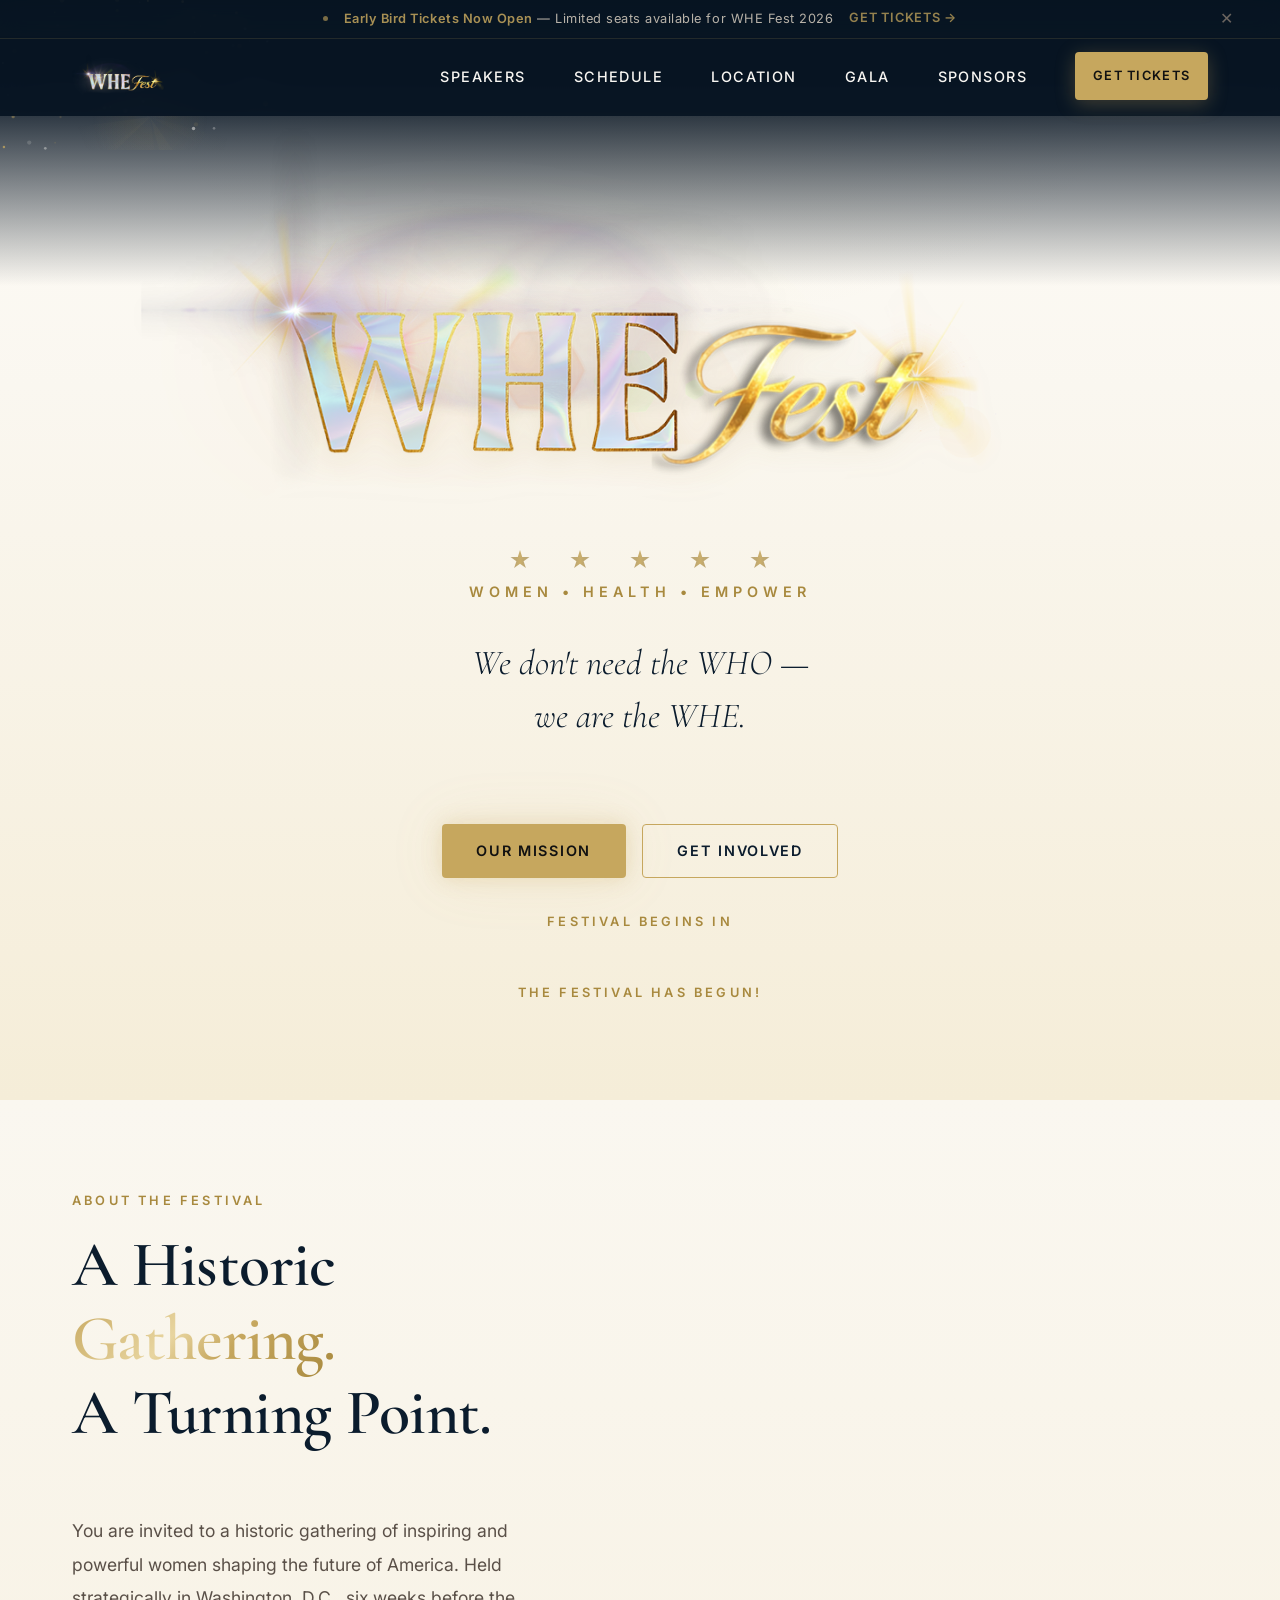
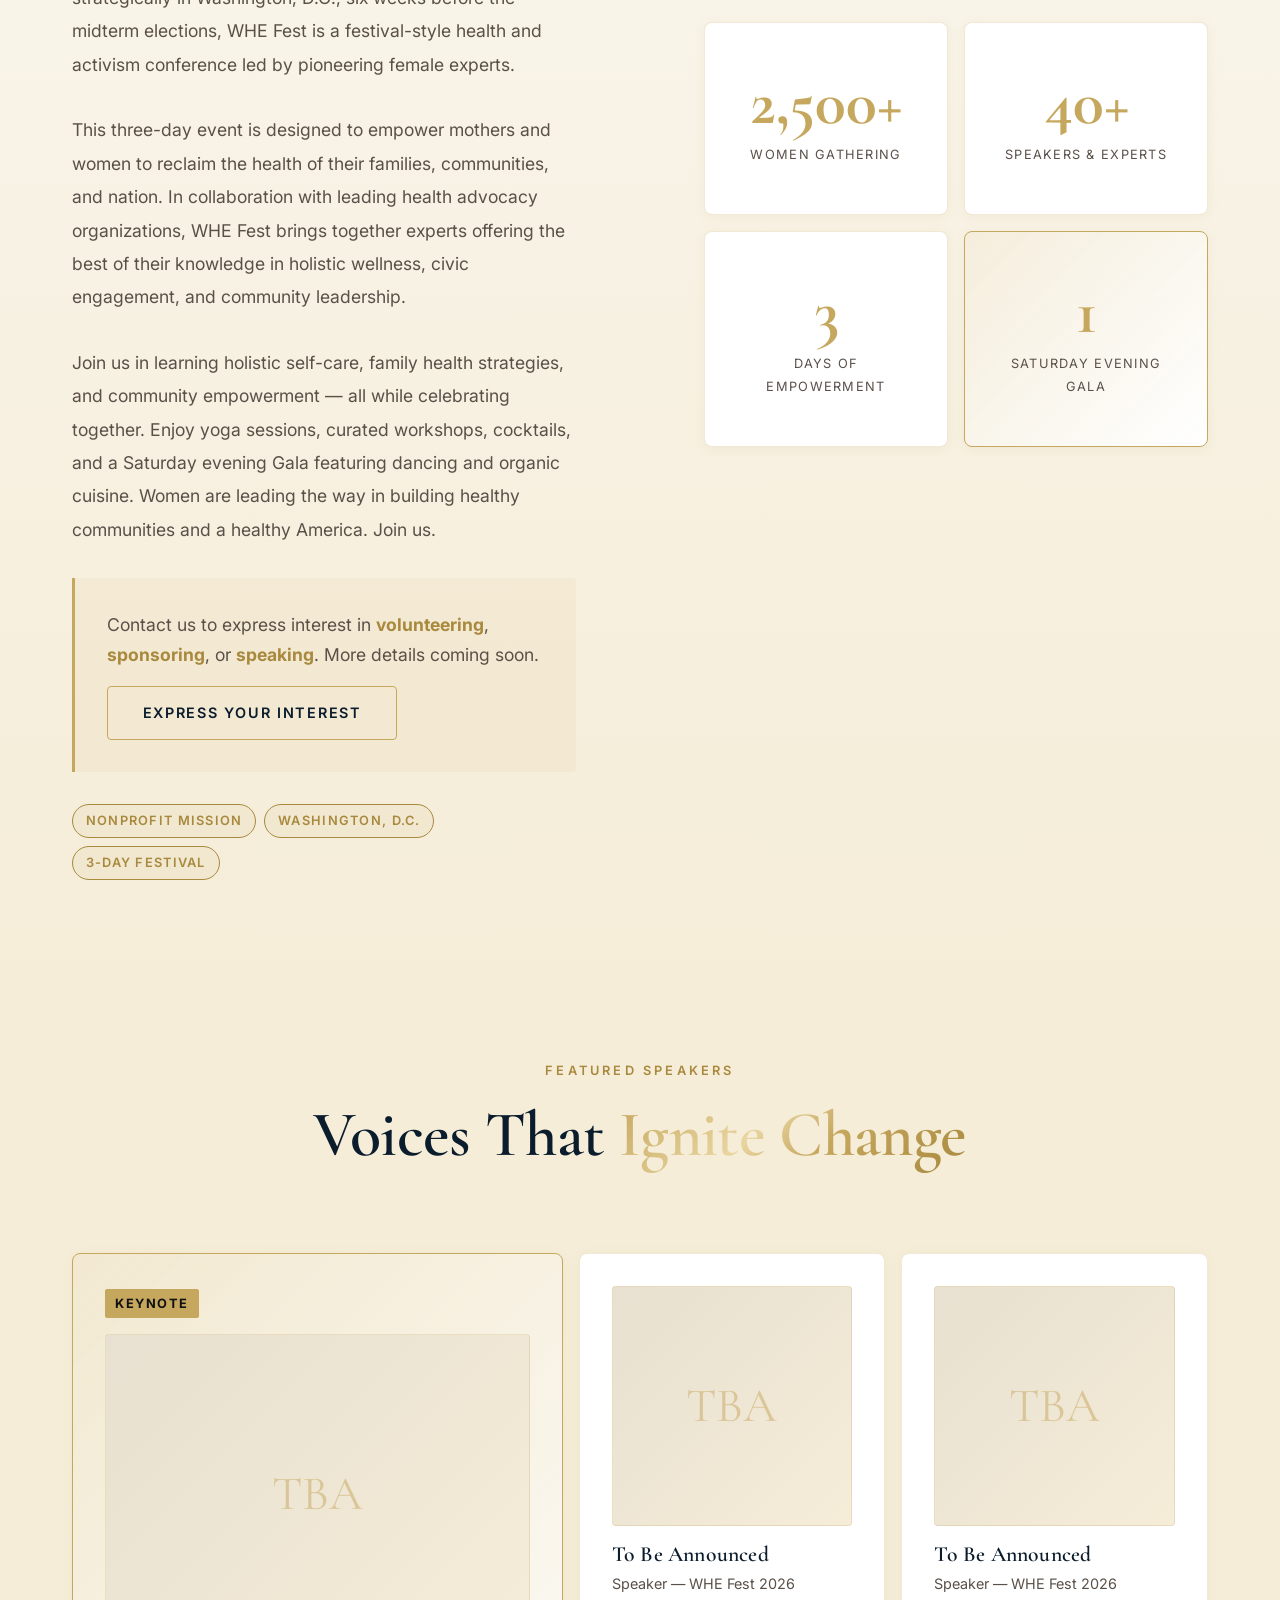
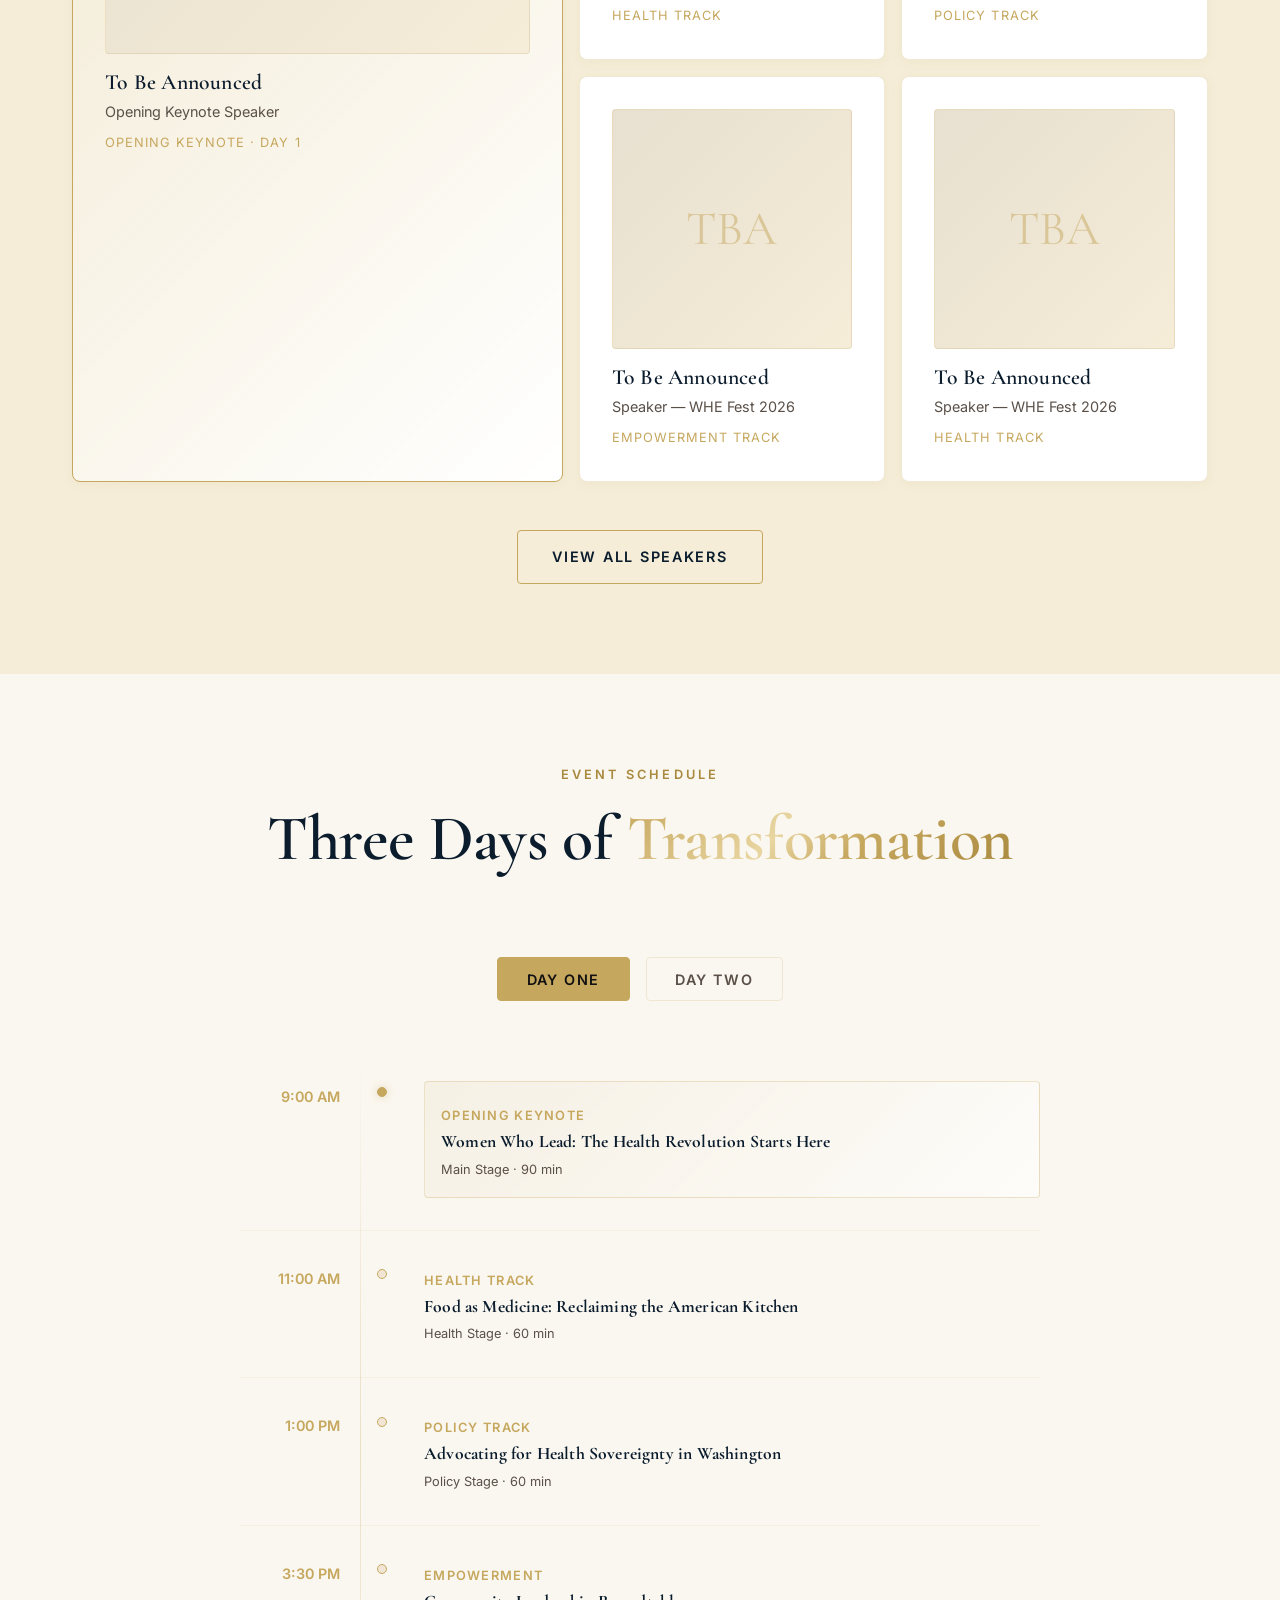
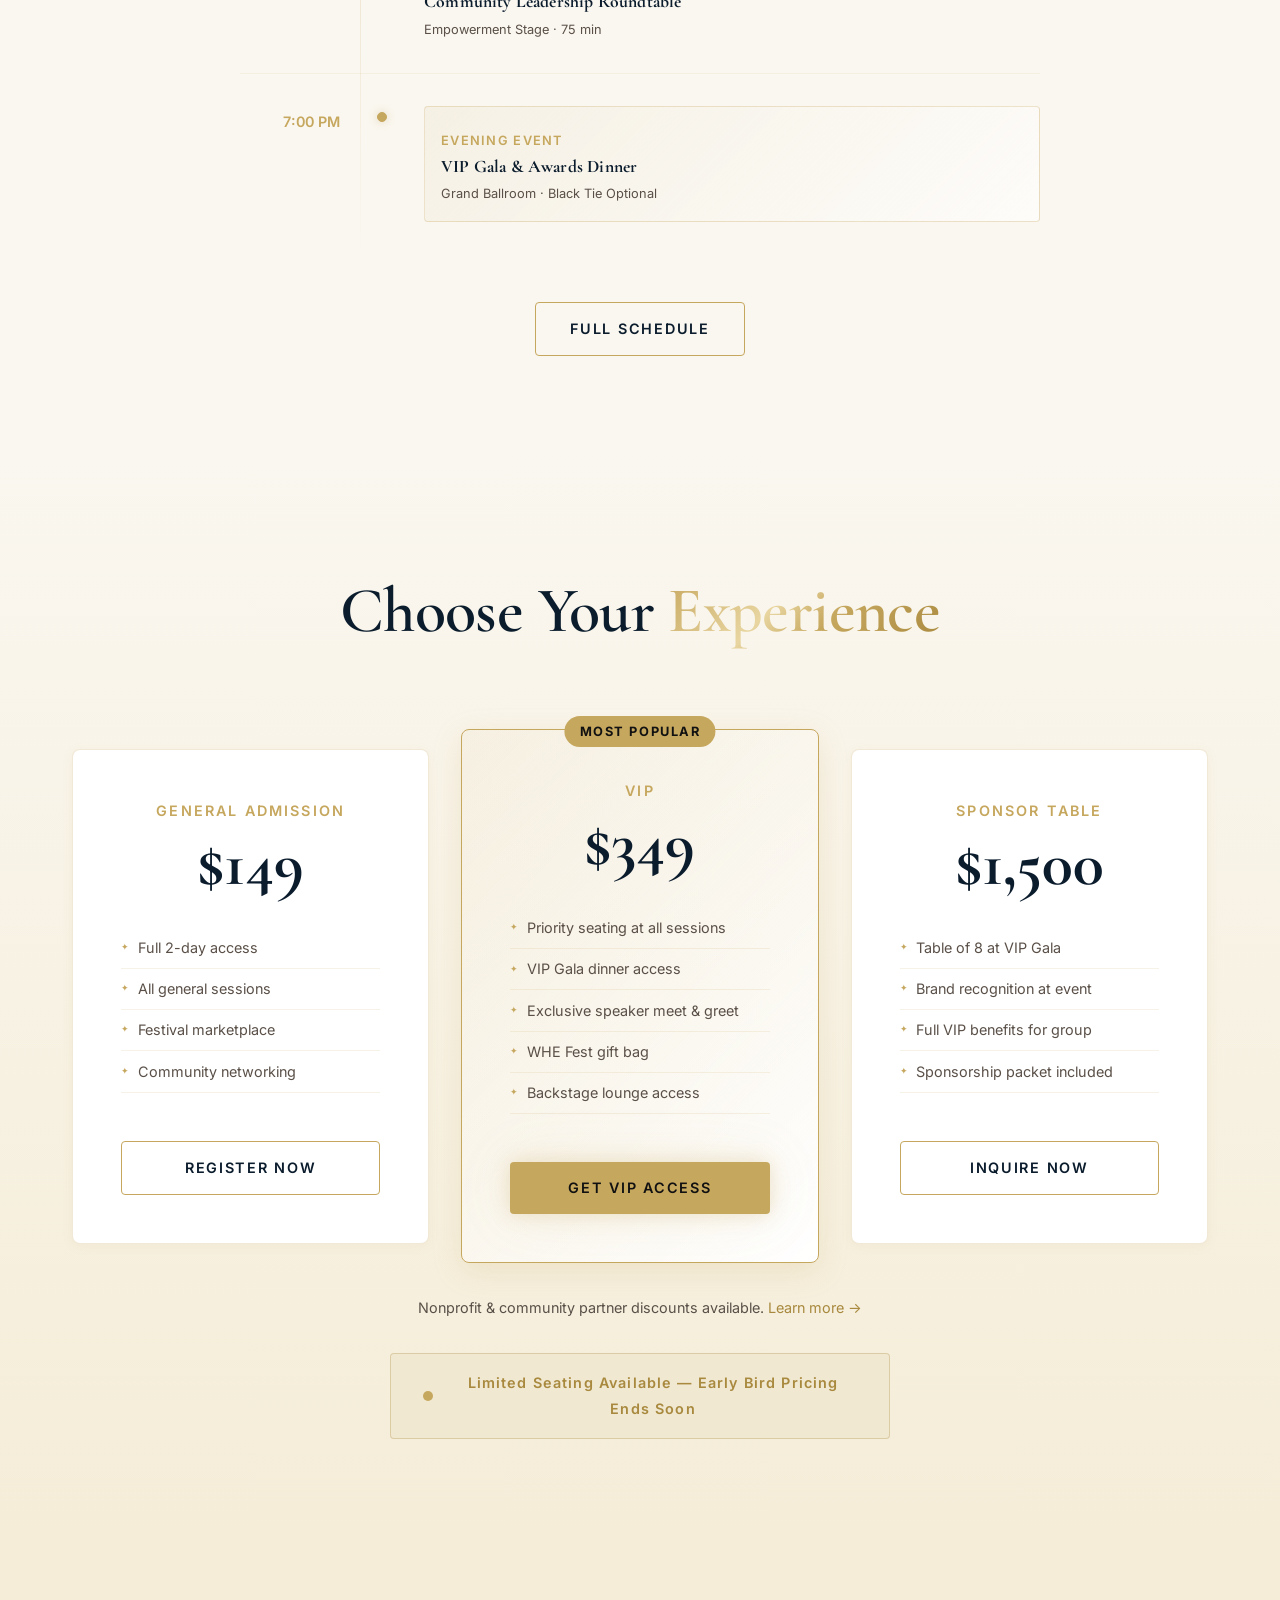
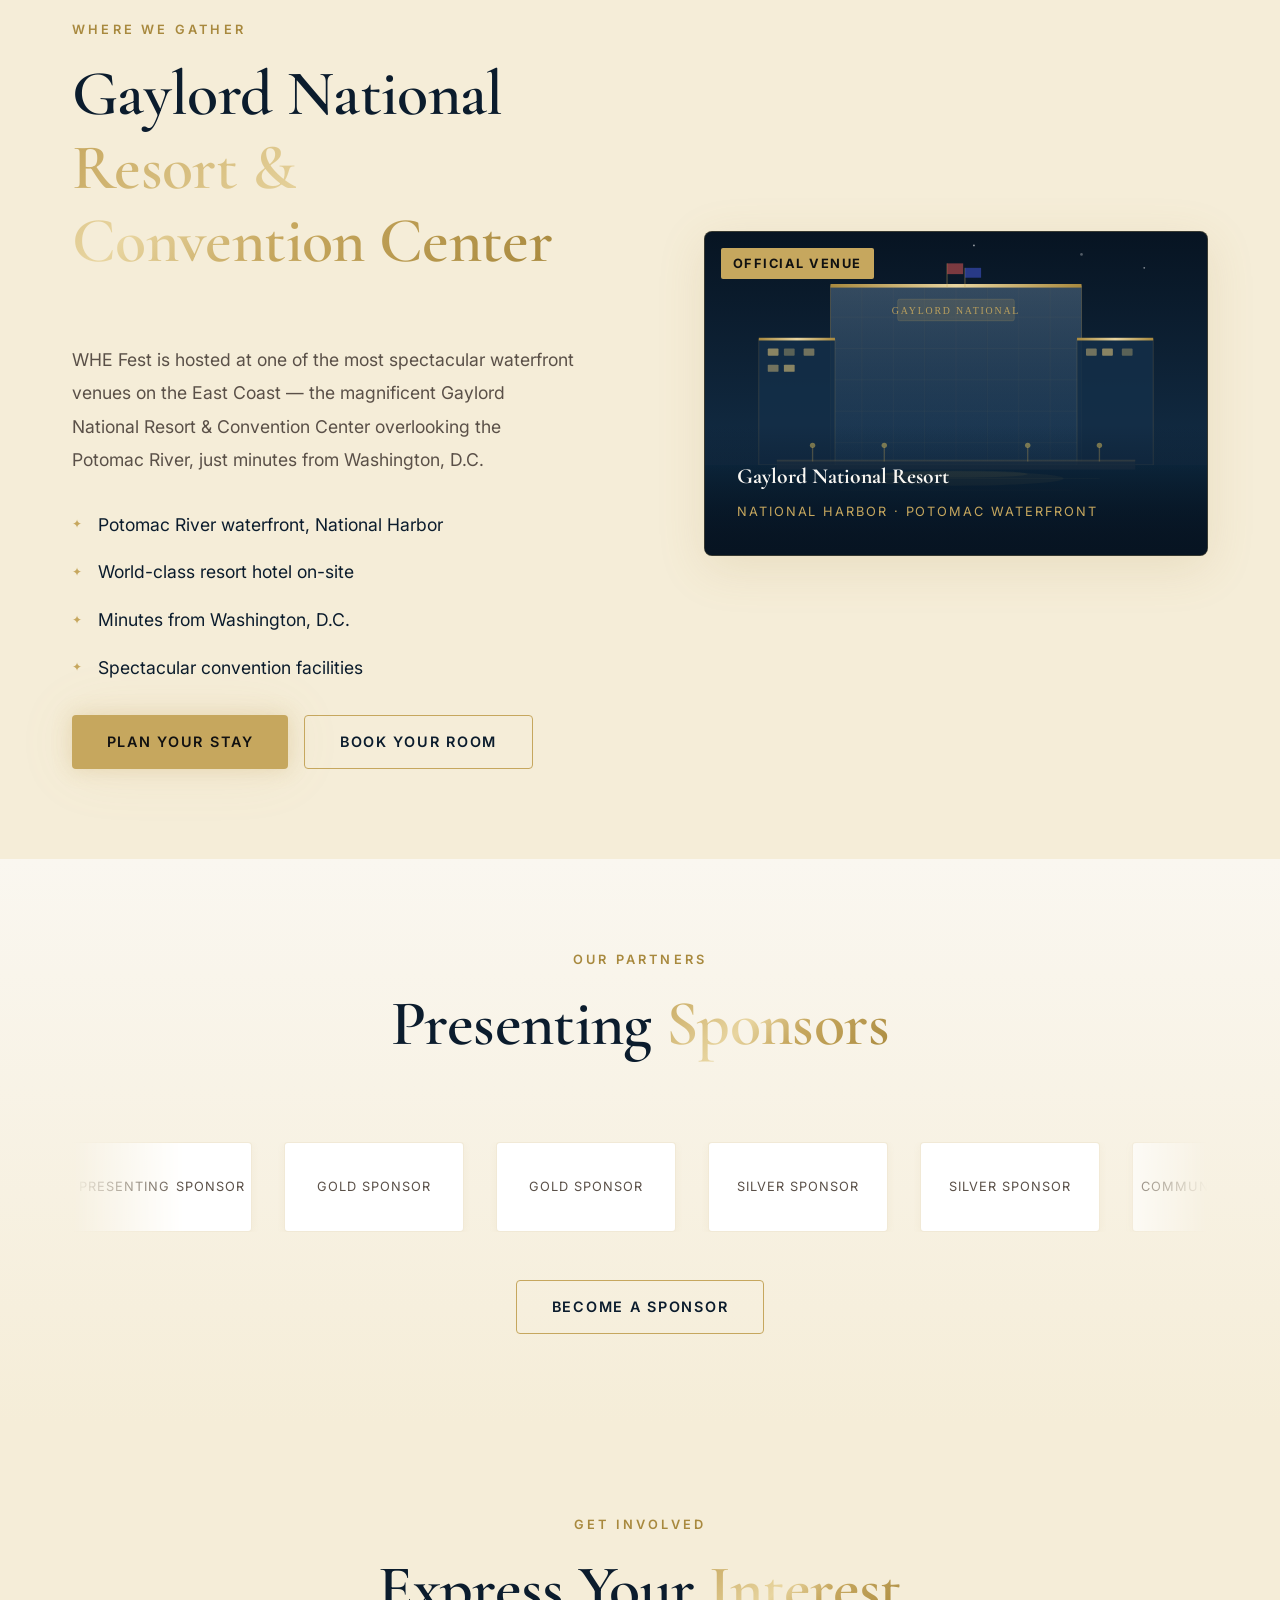
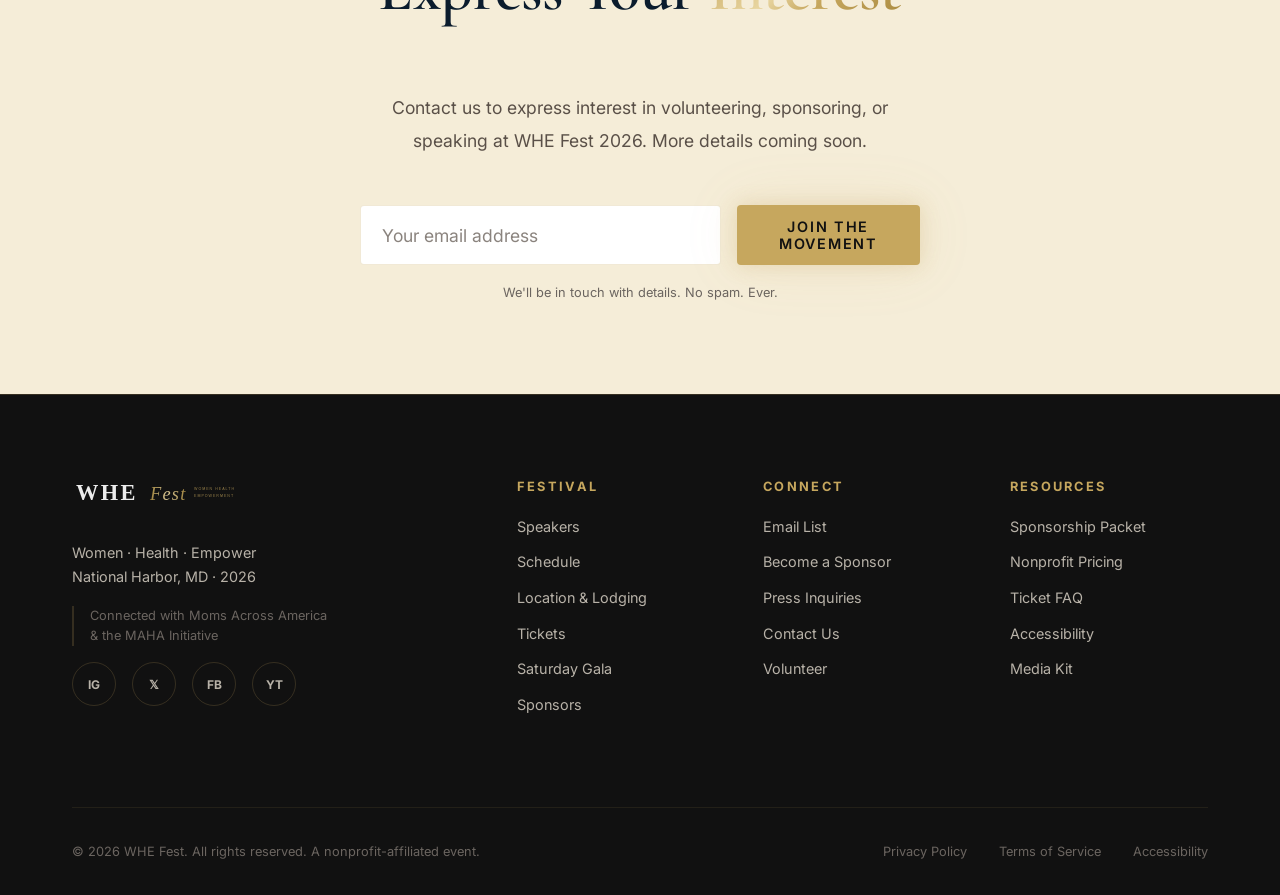
==== commit 949608eb: "Bust confetti cache (?v=10), remove unused confettiCanvas element" ====
--- a/index.html
+++ b/index.html
@@ -116,7 +116,7 @@
   <section class="hero" id="hero" aria-label="Hero">
     <div class="hero__bg"></div>
     <canvas class="hero__canvas" id="heroCanvas" aria-hidden="true"></canvas>
-    <canvas class="confetti-canvas" id="confettiCanvas" aria-hidden="true"></canvas>
+
 
     <div class="hero__content">
 
@@ -680,6 +680,6 @@
   <script src="js/hero-animation.js?v=2" defer></script>
   <script src="js/main.js" defer></script>
   <script src="js/components.js" defer></script>
-  <script src="js/confetti.js" defer></script>
+  <script src="js/confetti.js?v=10" defer></script>
 </body>
 </html>
--- a/css/home.css
+++ b/css/home.css
@@ -26,6 +26,12 @@
   pointer-events: none;
   z-index: 2;
   will-change: transform;
+}
+
+/* Hero content must sit above both canvases */
+.hero__content {
+  position: relative;
+  z-index: 10;
 }
 
 .hero__bg {
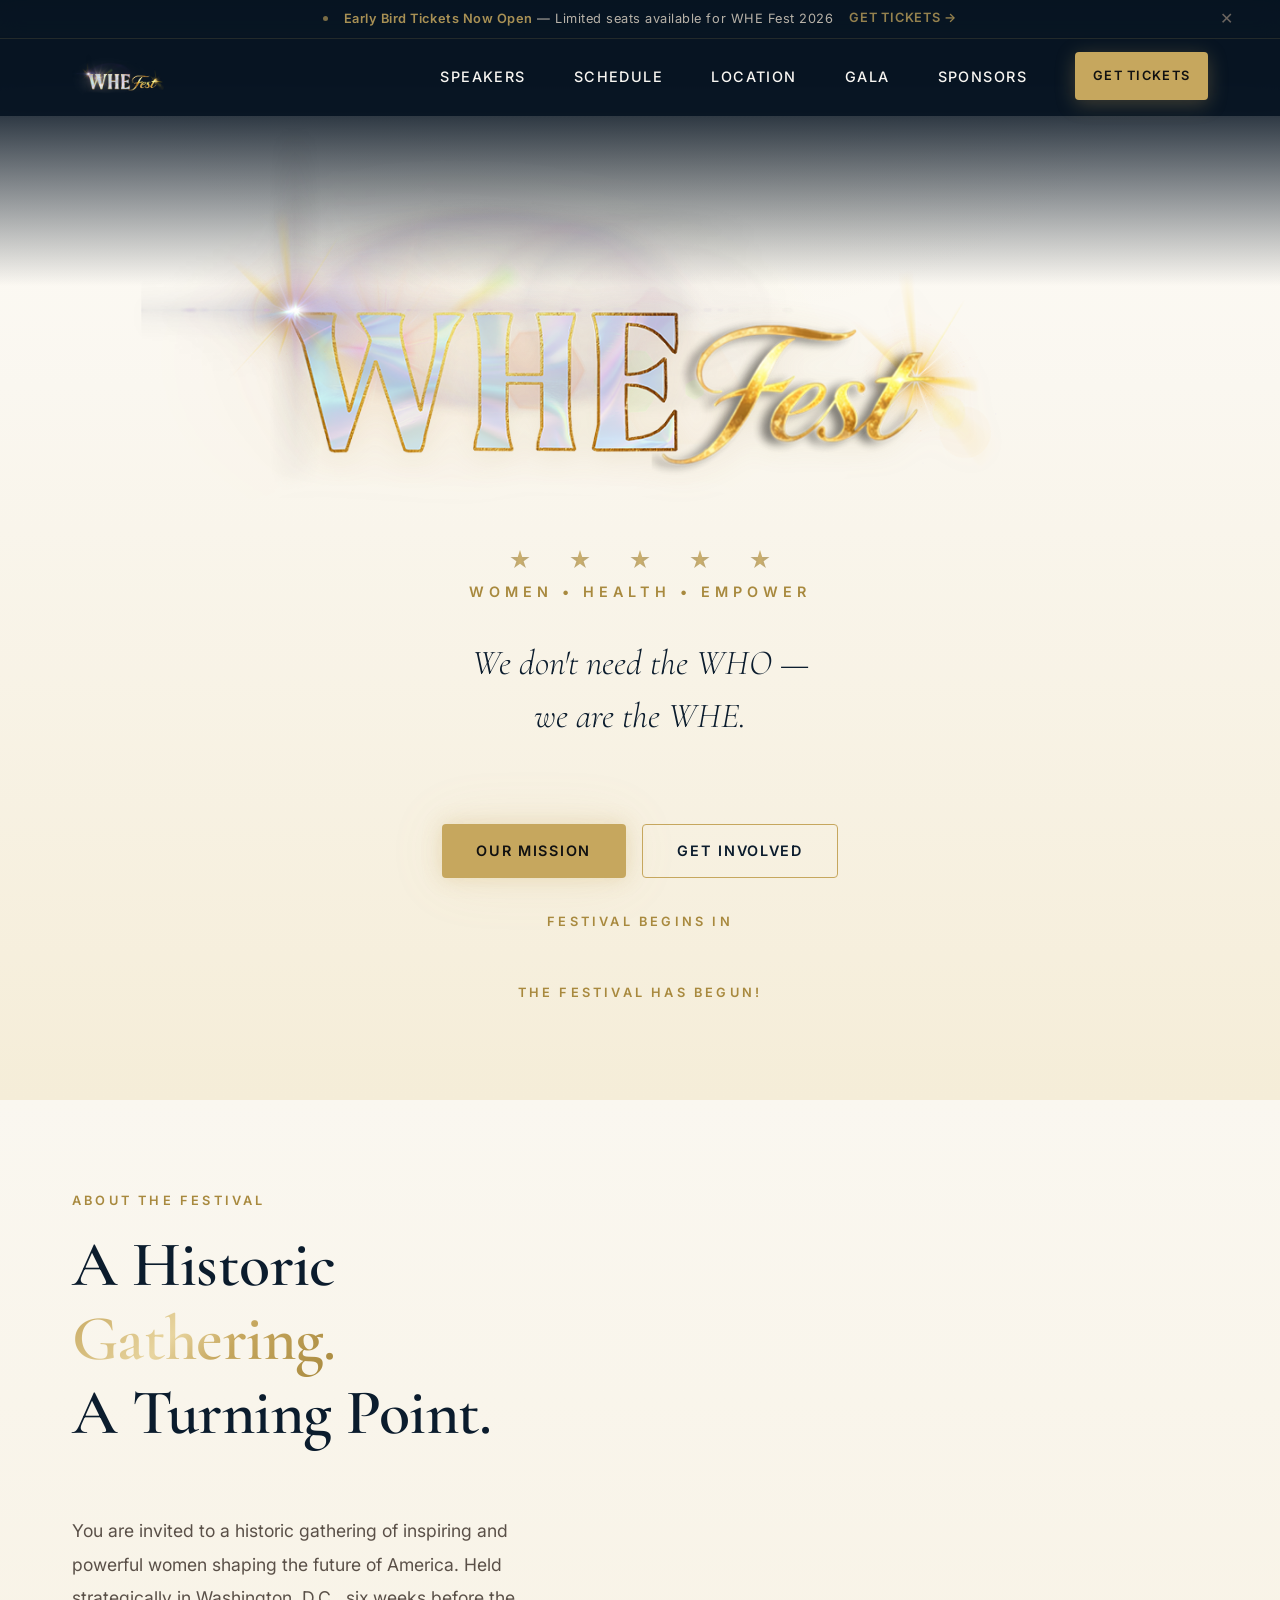
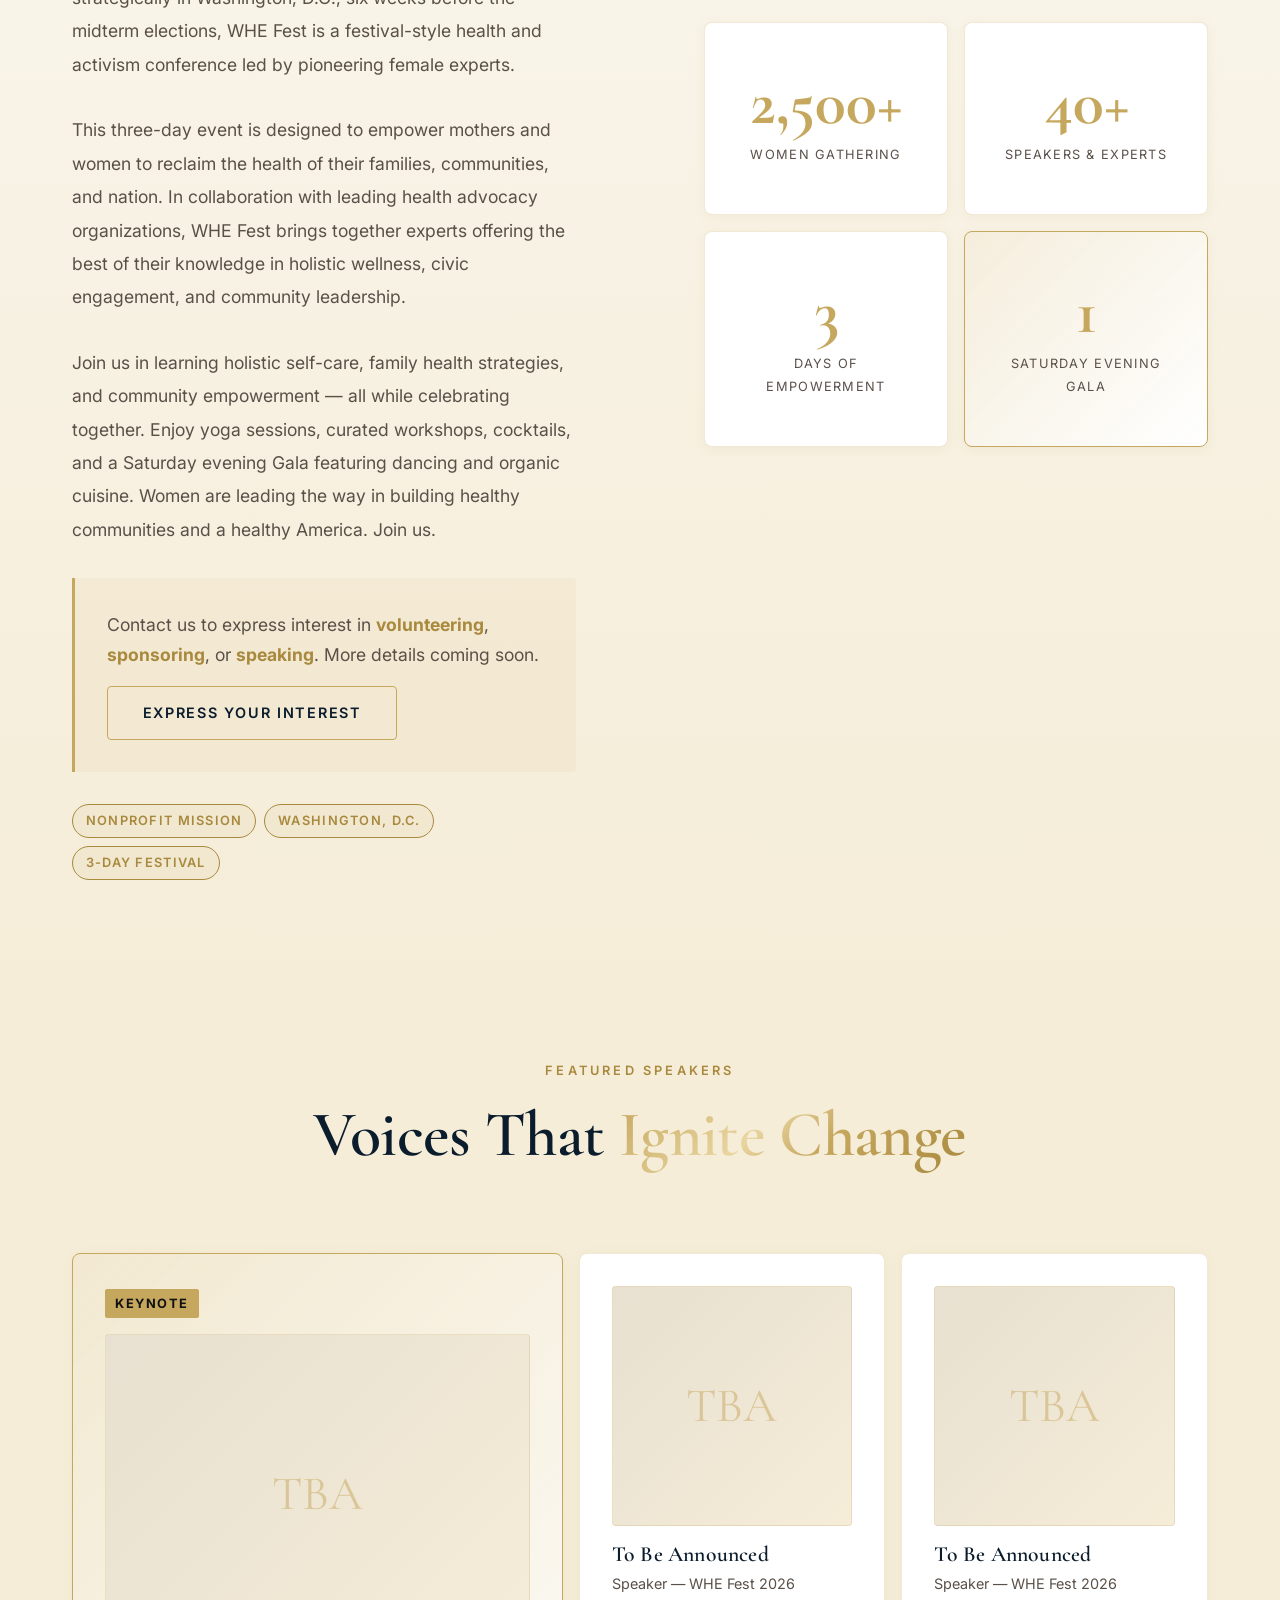
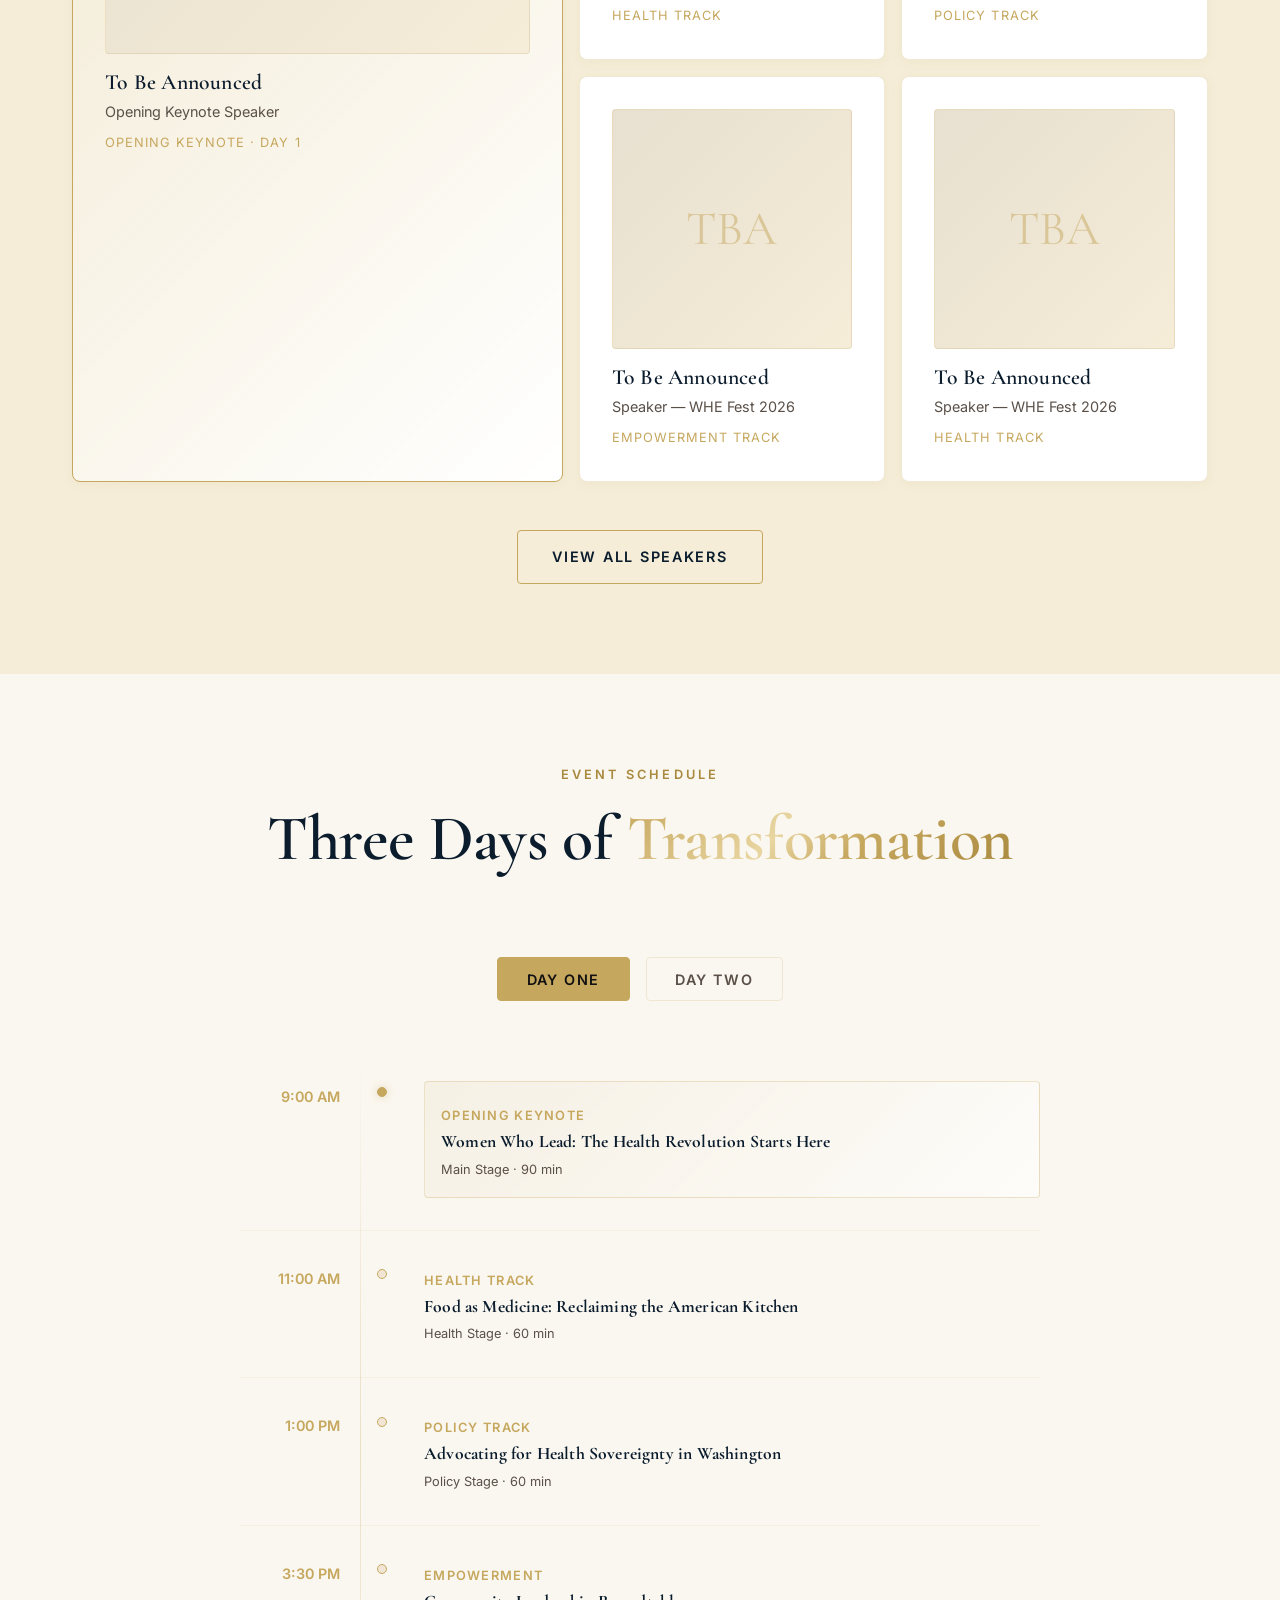
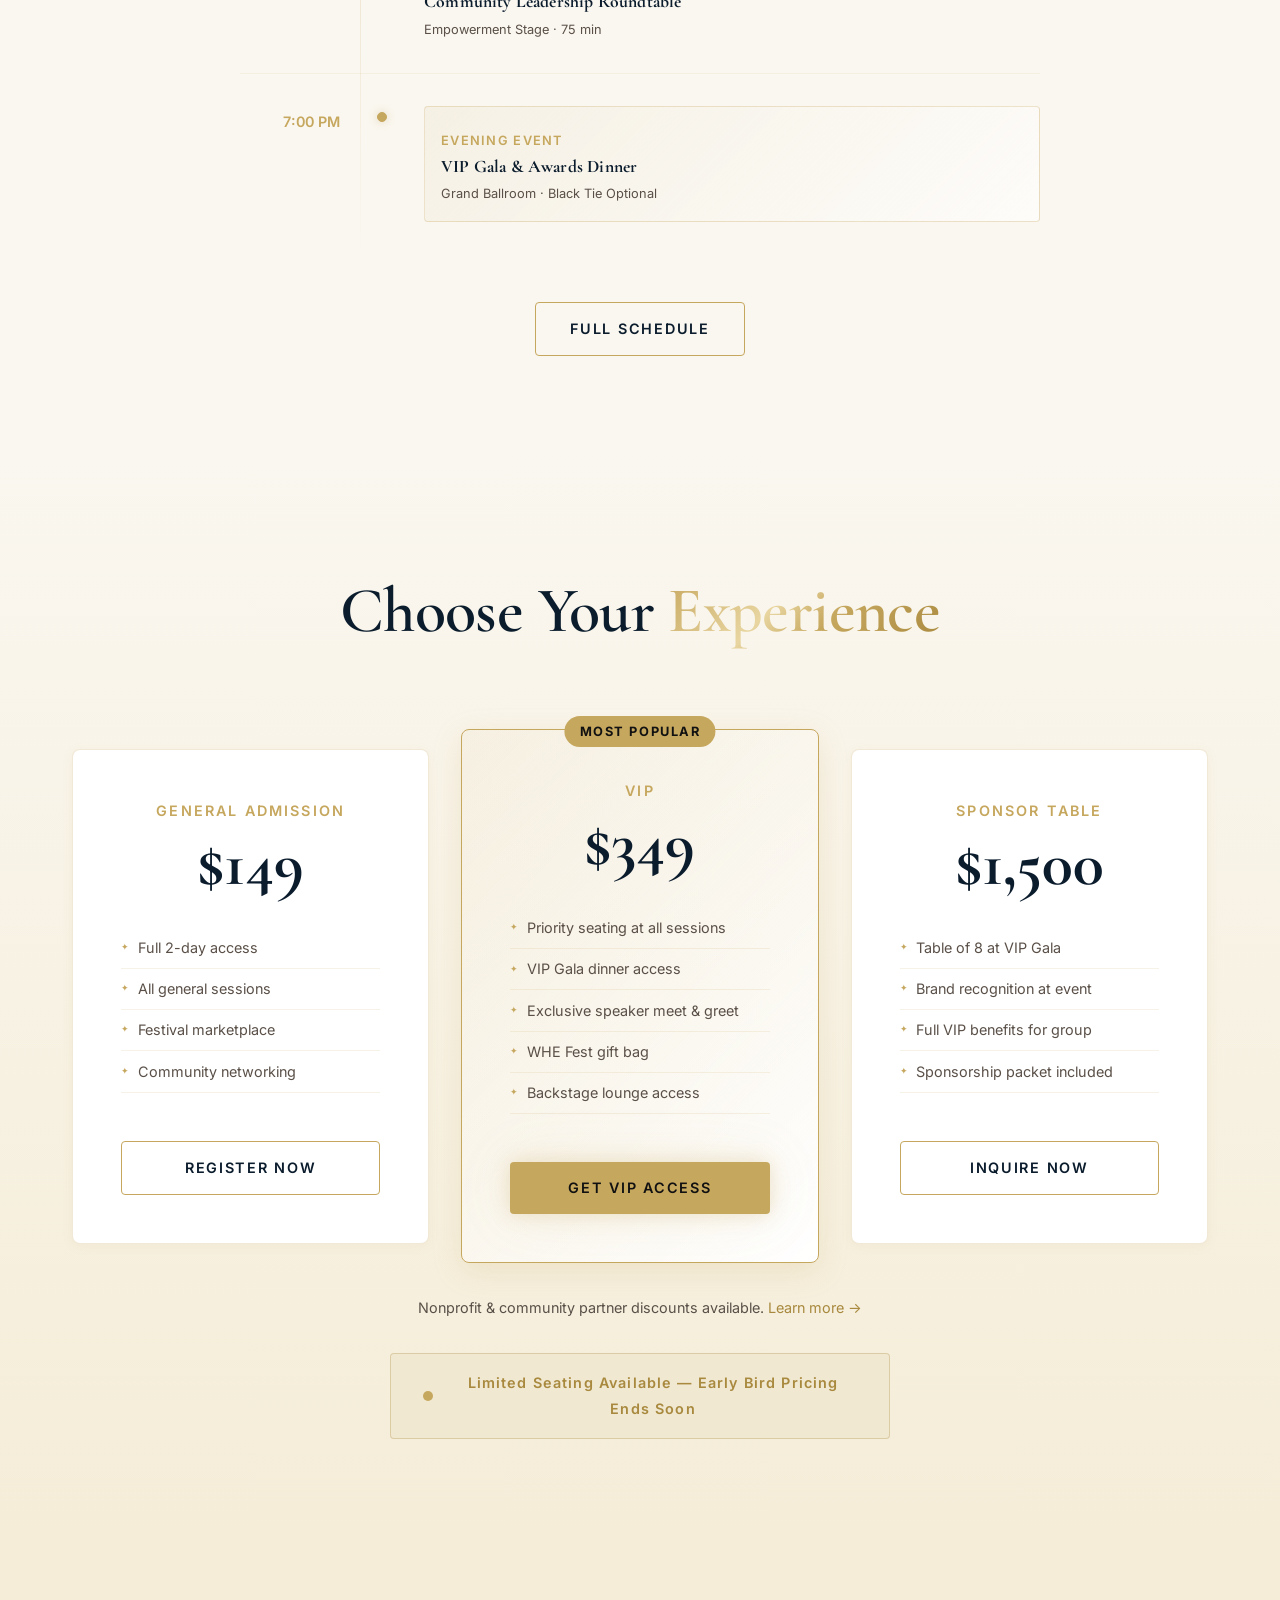
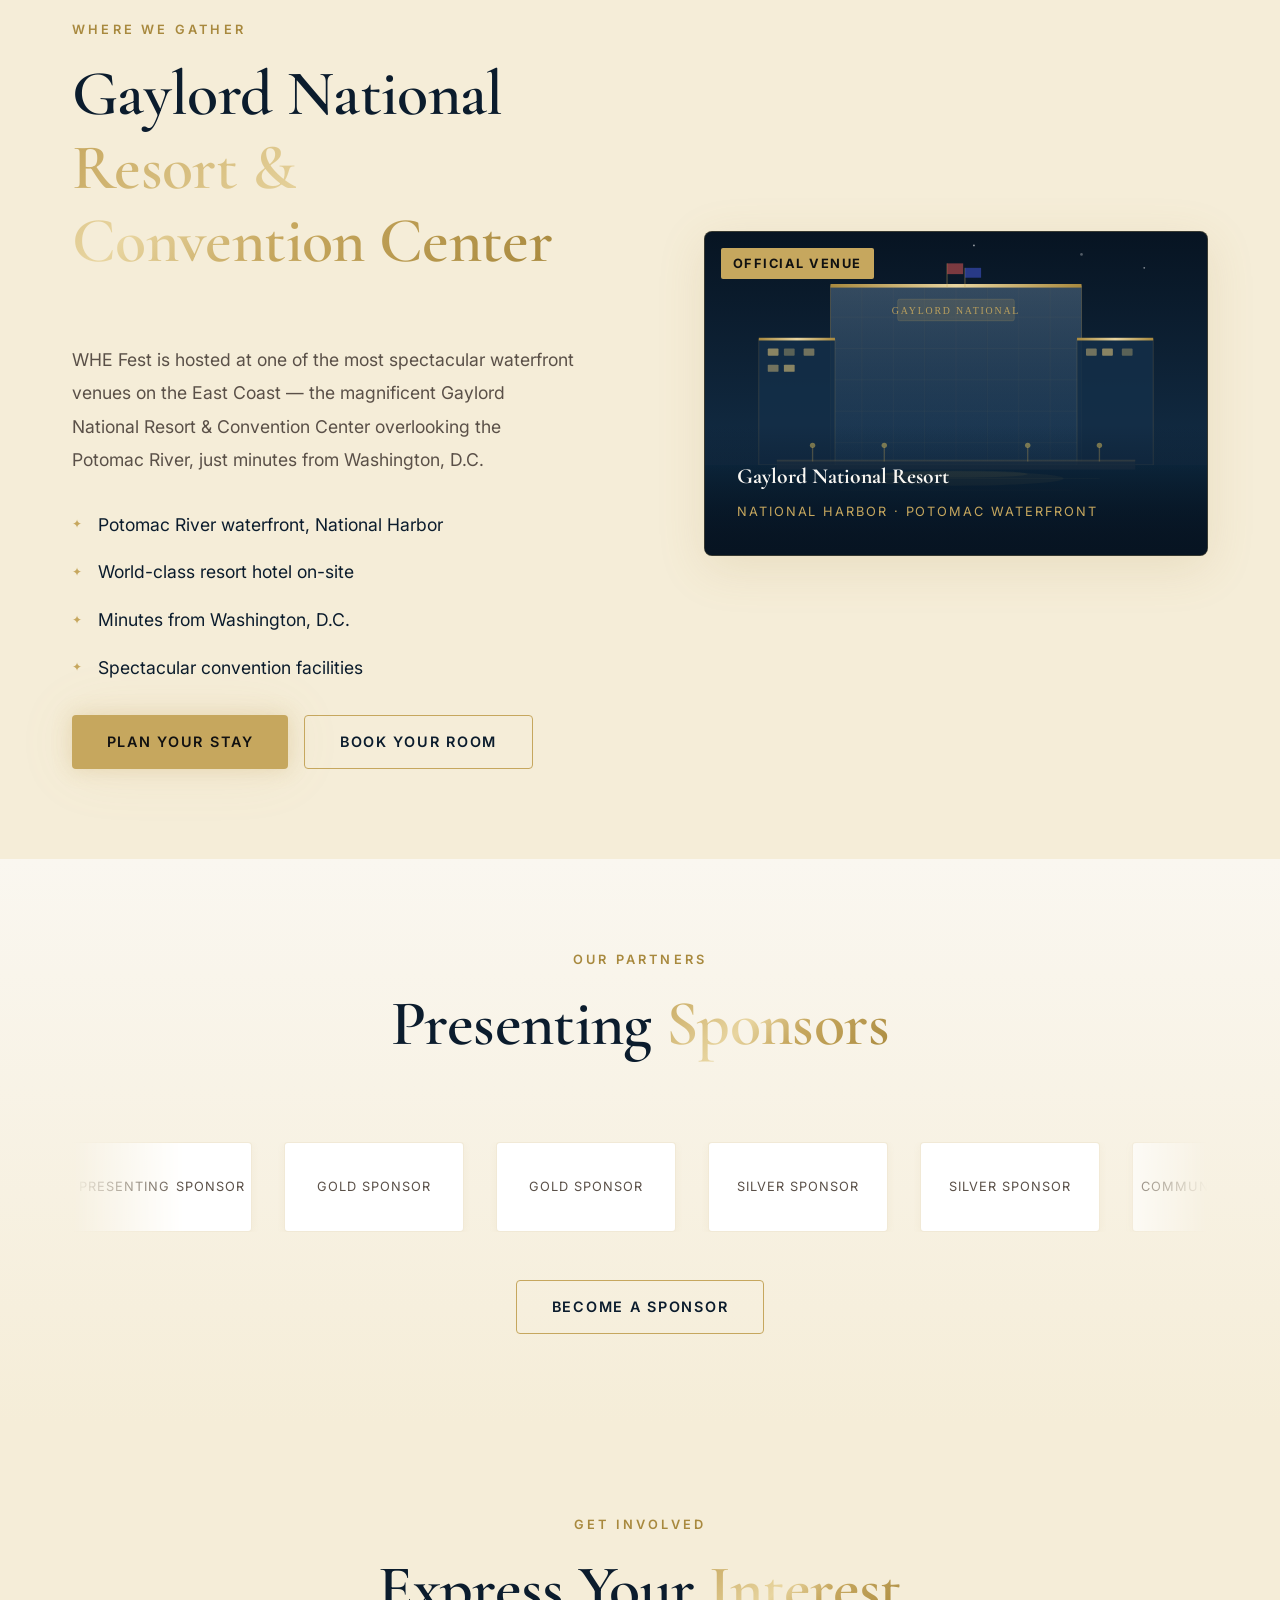
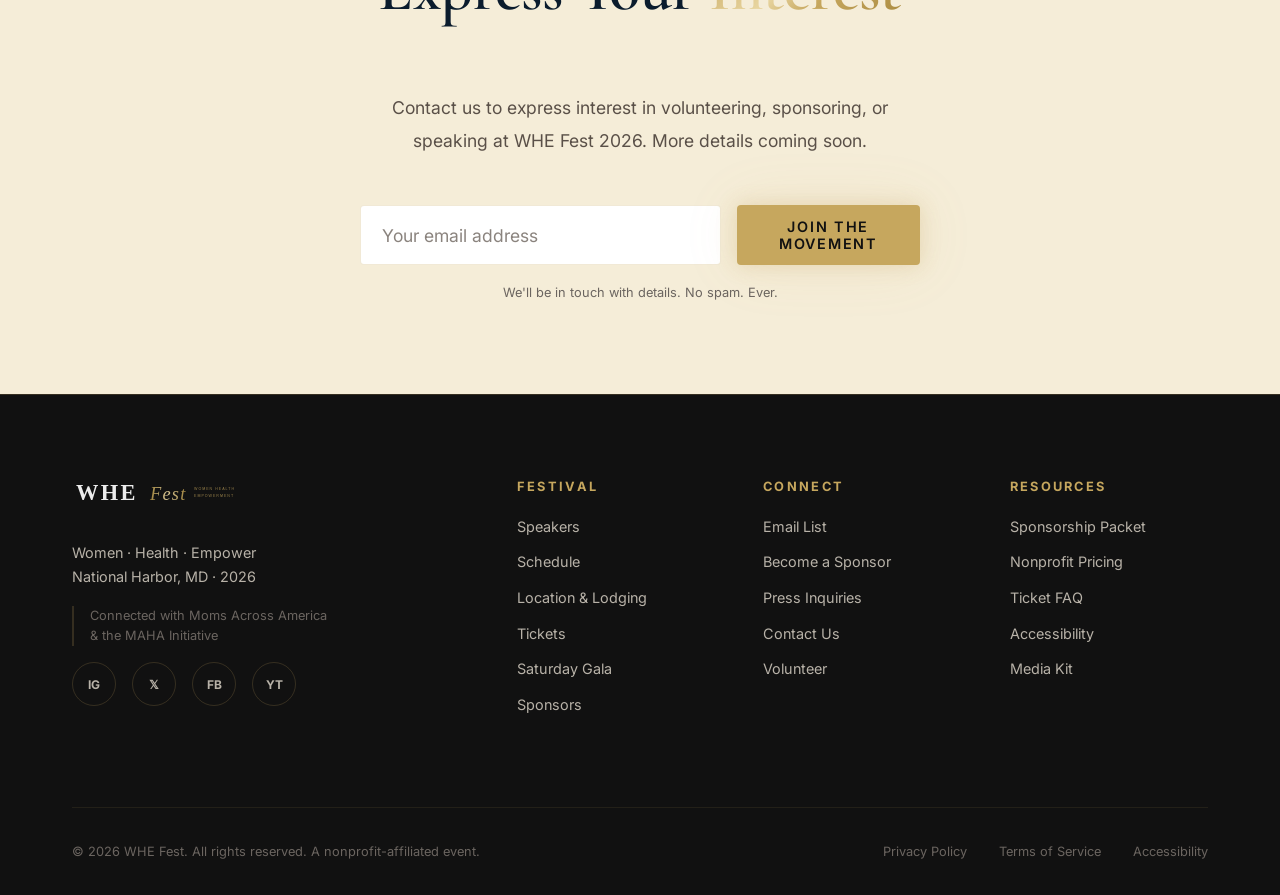
==== commit de7a0c77: "Remove hero-animation.js and heroCanvas (floating particle dots)" ====
--- a/index.html
+++ b/index.html
@@ -115,7 +115,6 @@
   ================================= -->
   <section class="hero" id="hero" aria-label="Hero">
     <div class="hero__bg"></div>
-    <canvas class="hero__canvas" id="heroCanvas" aria-hidden="true"></canvas>
 
 
     <div class="hero__content">
@@ -677,7 +676,7 @@
   <!-- Scripts -->
   </main>
 
-  <script src="js/hero-animation.js?v=2" defer></script>
+
   <script src="js/main.js" defer></script>
   <script src="js/components.js" defer></script>
   <script src="js/confetti.js?v=10" defer></script>
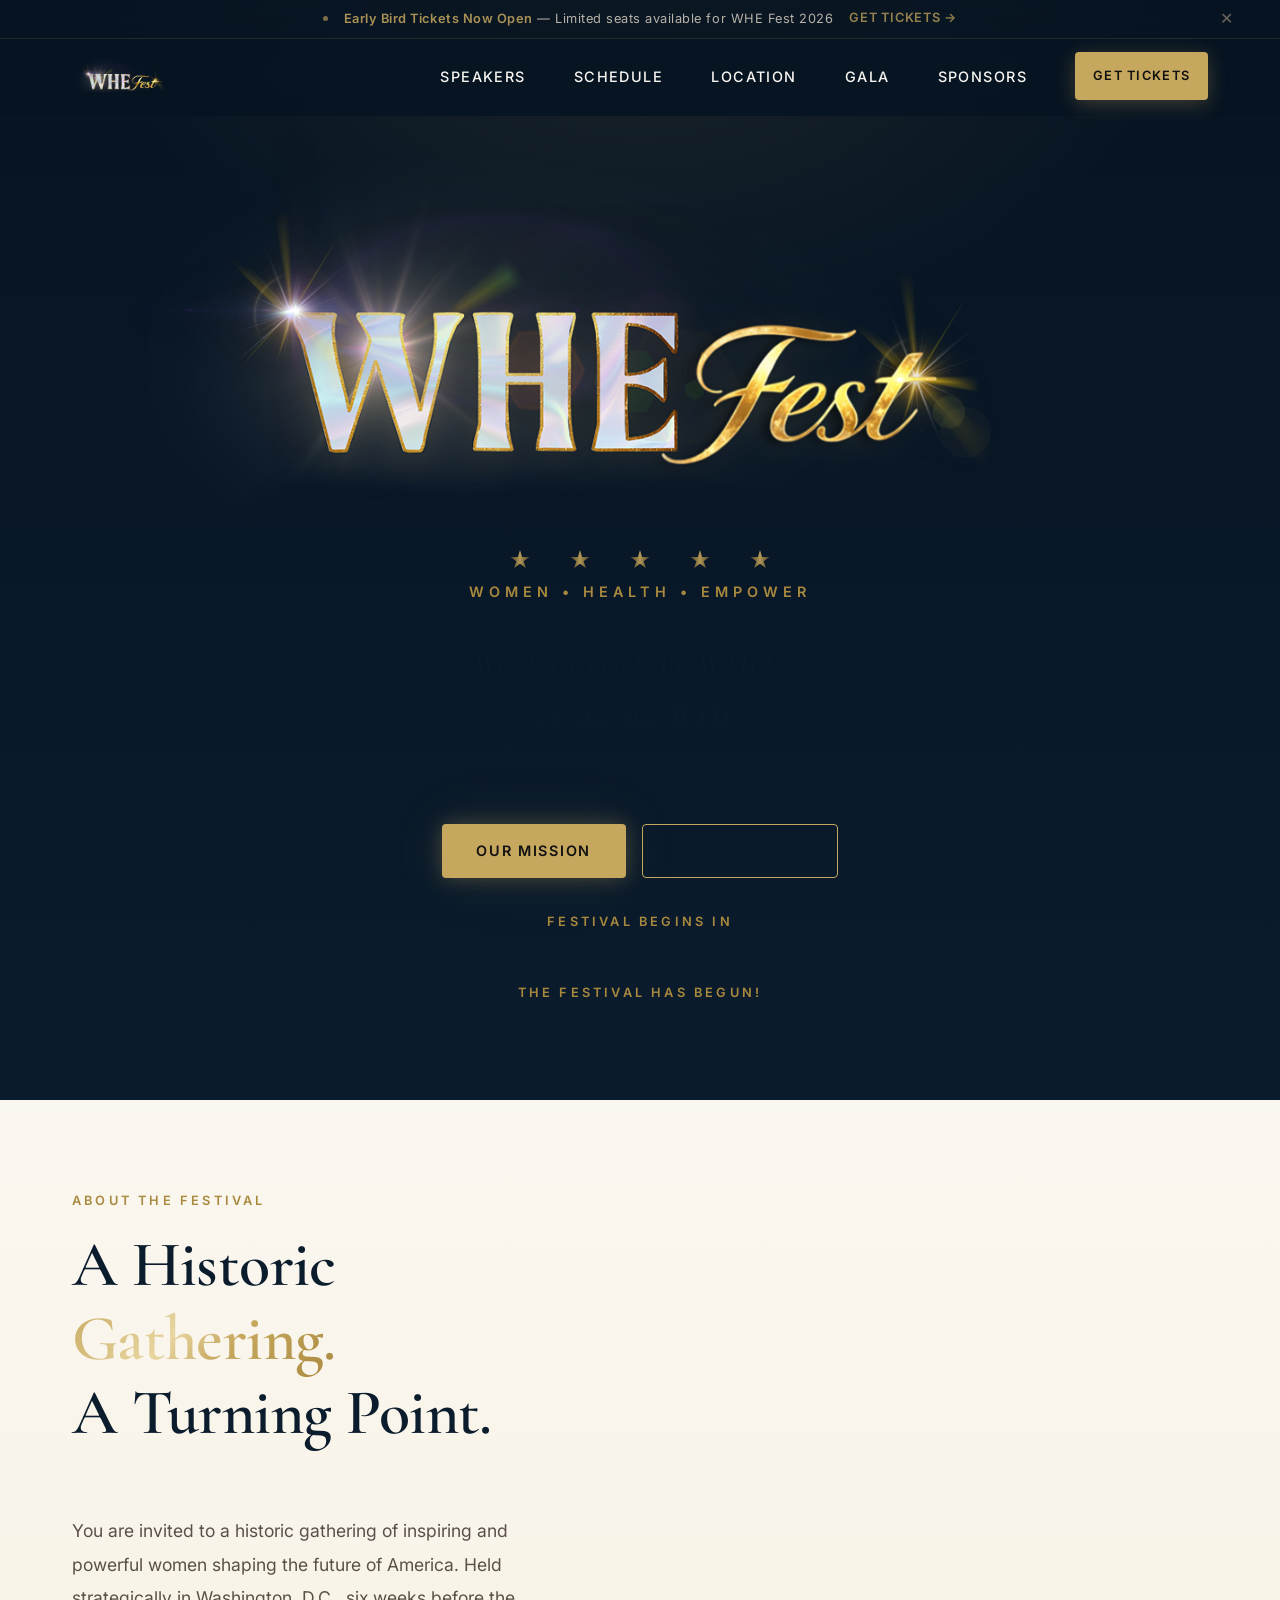
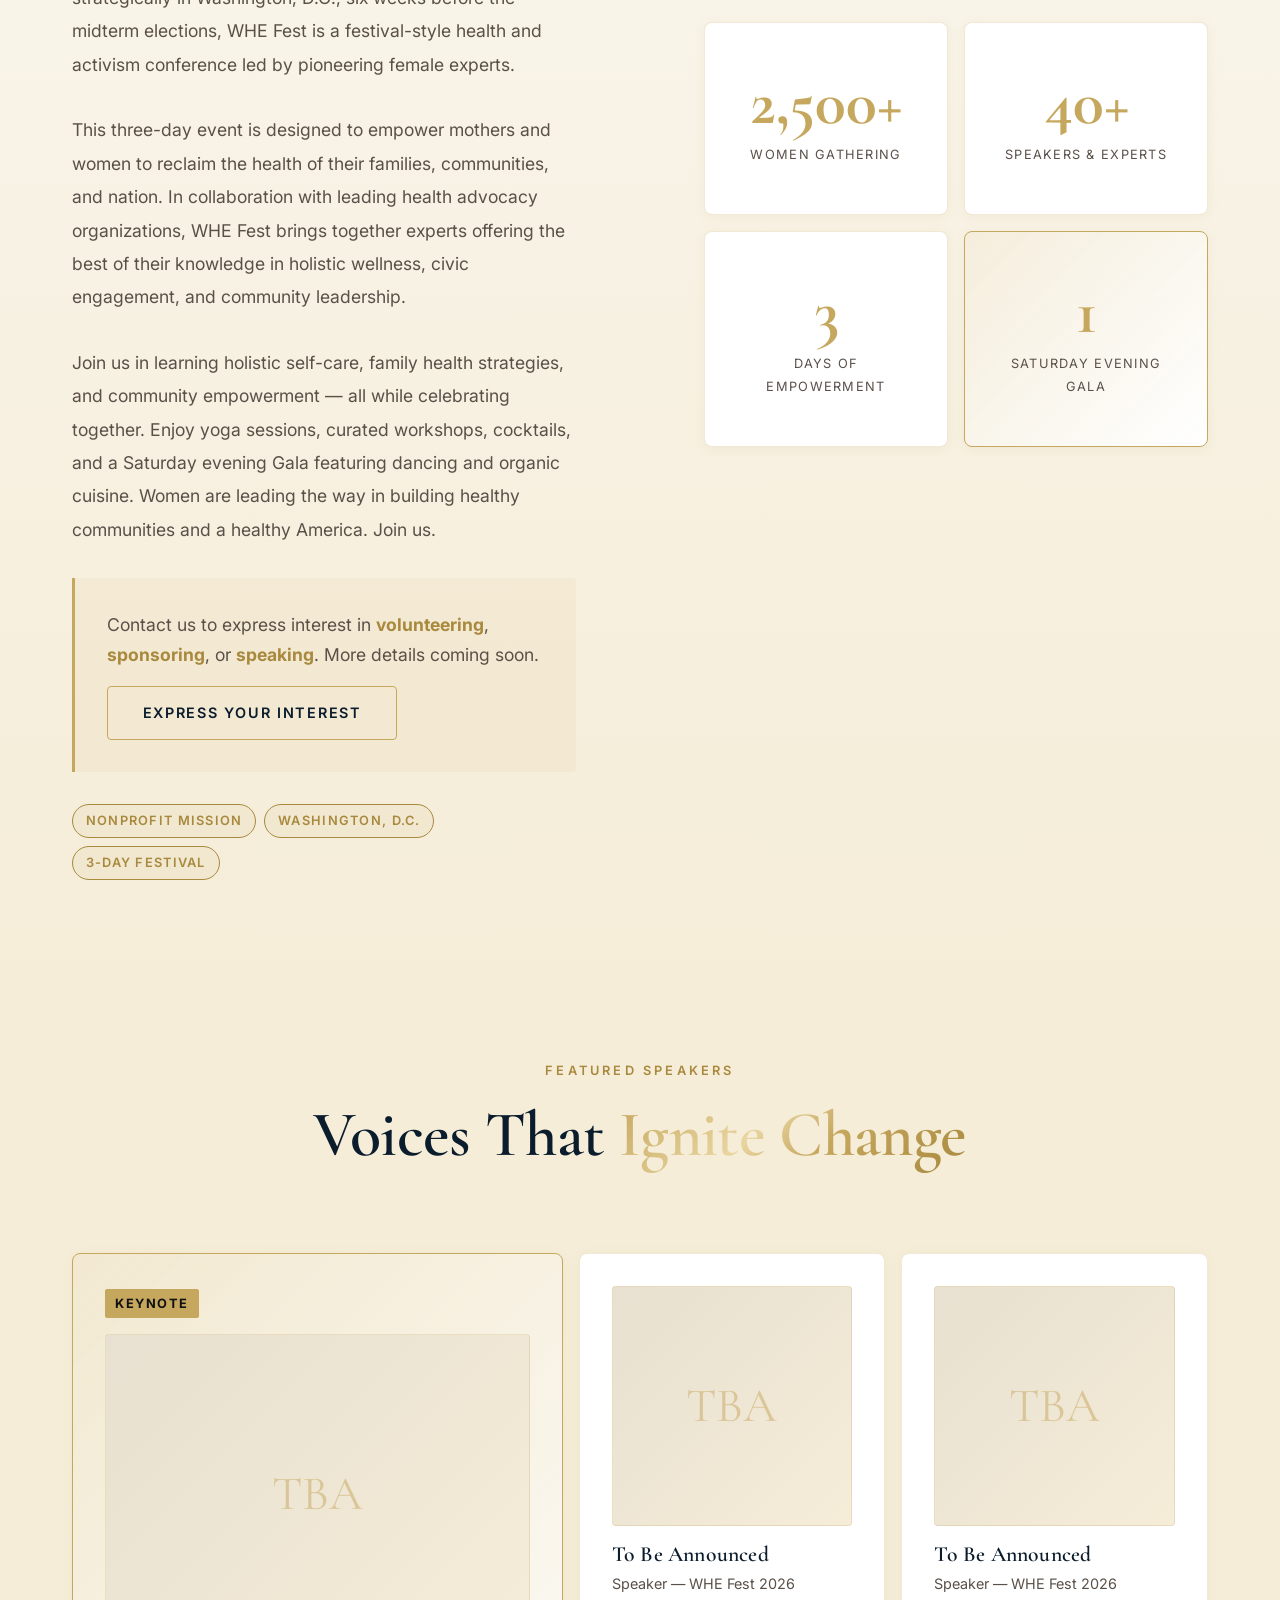
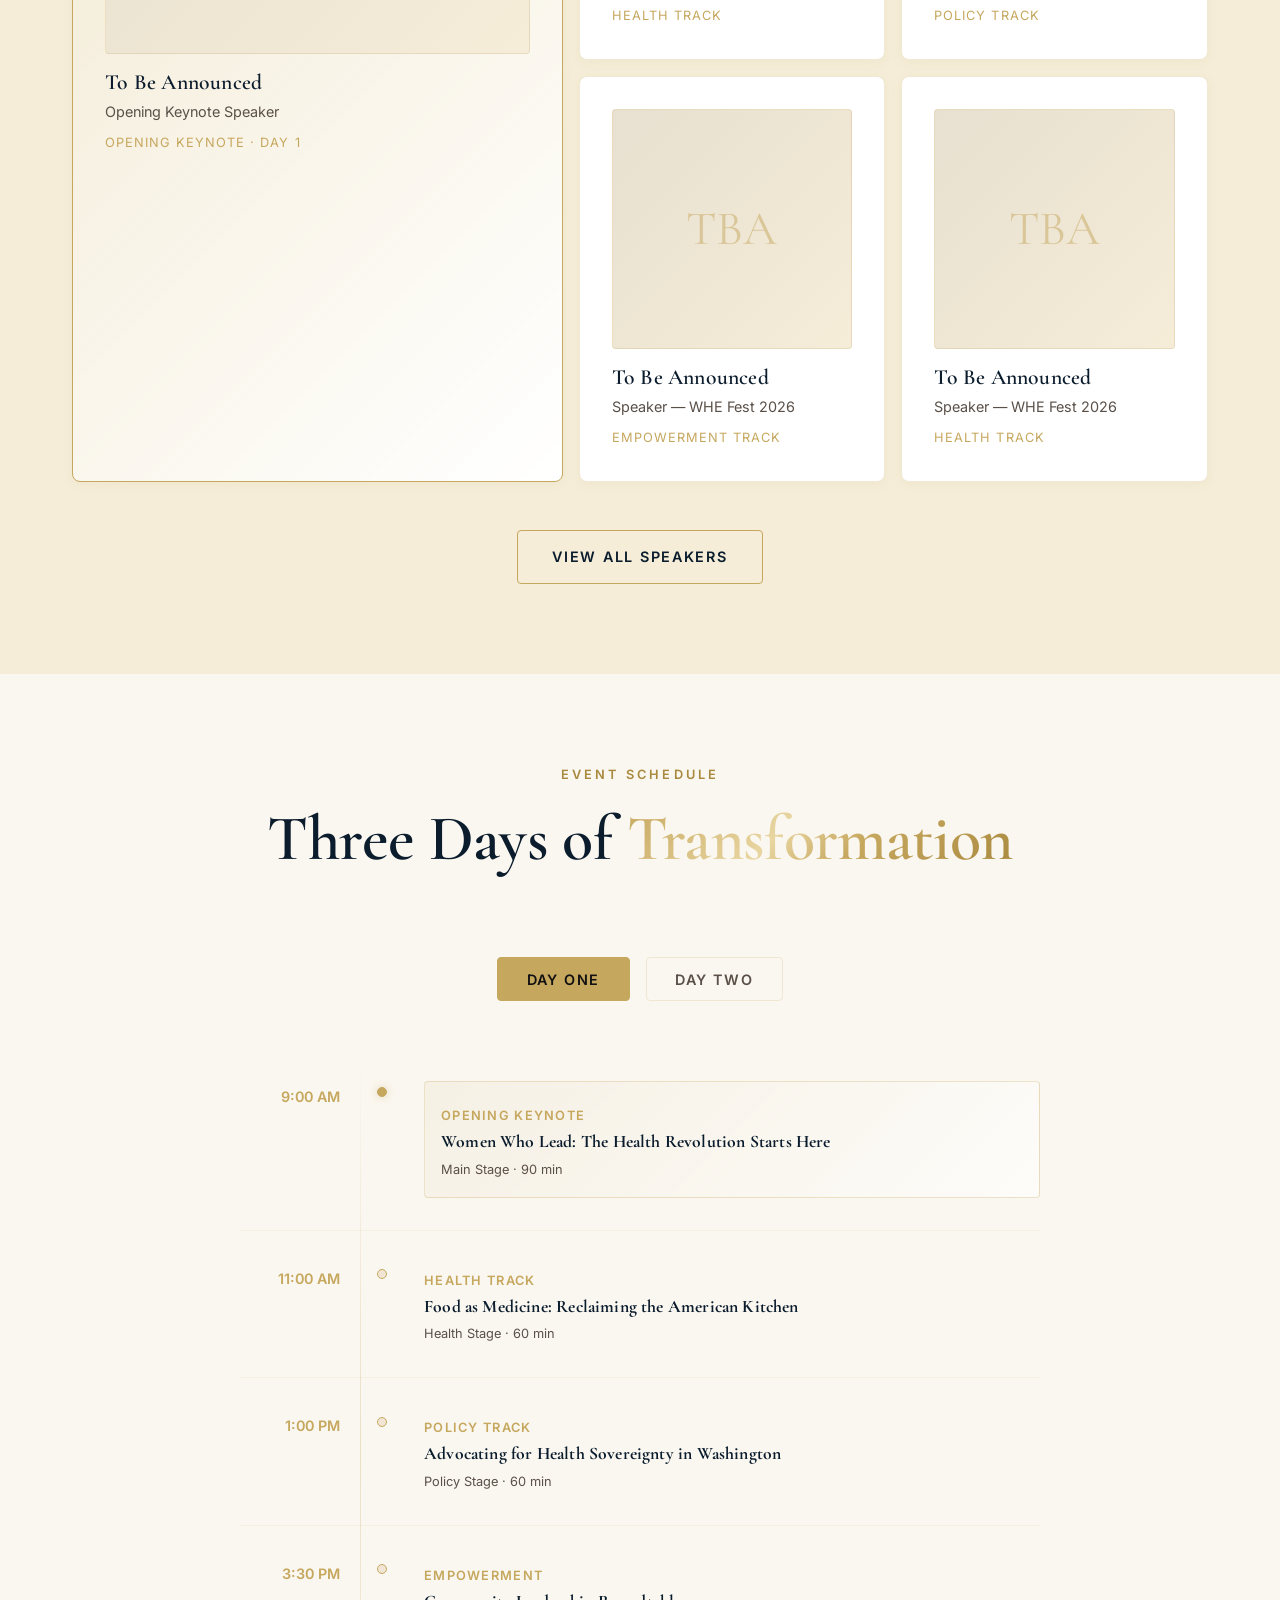
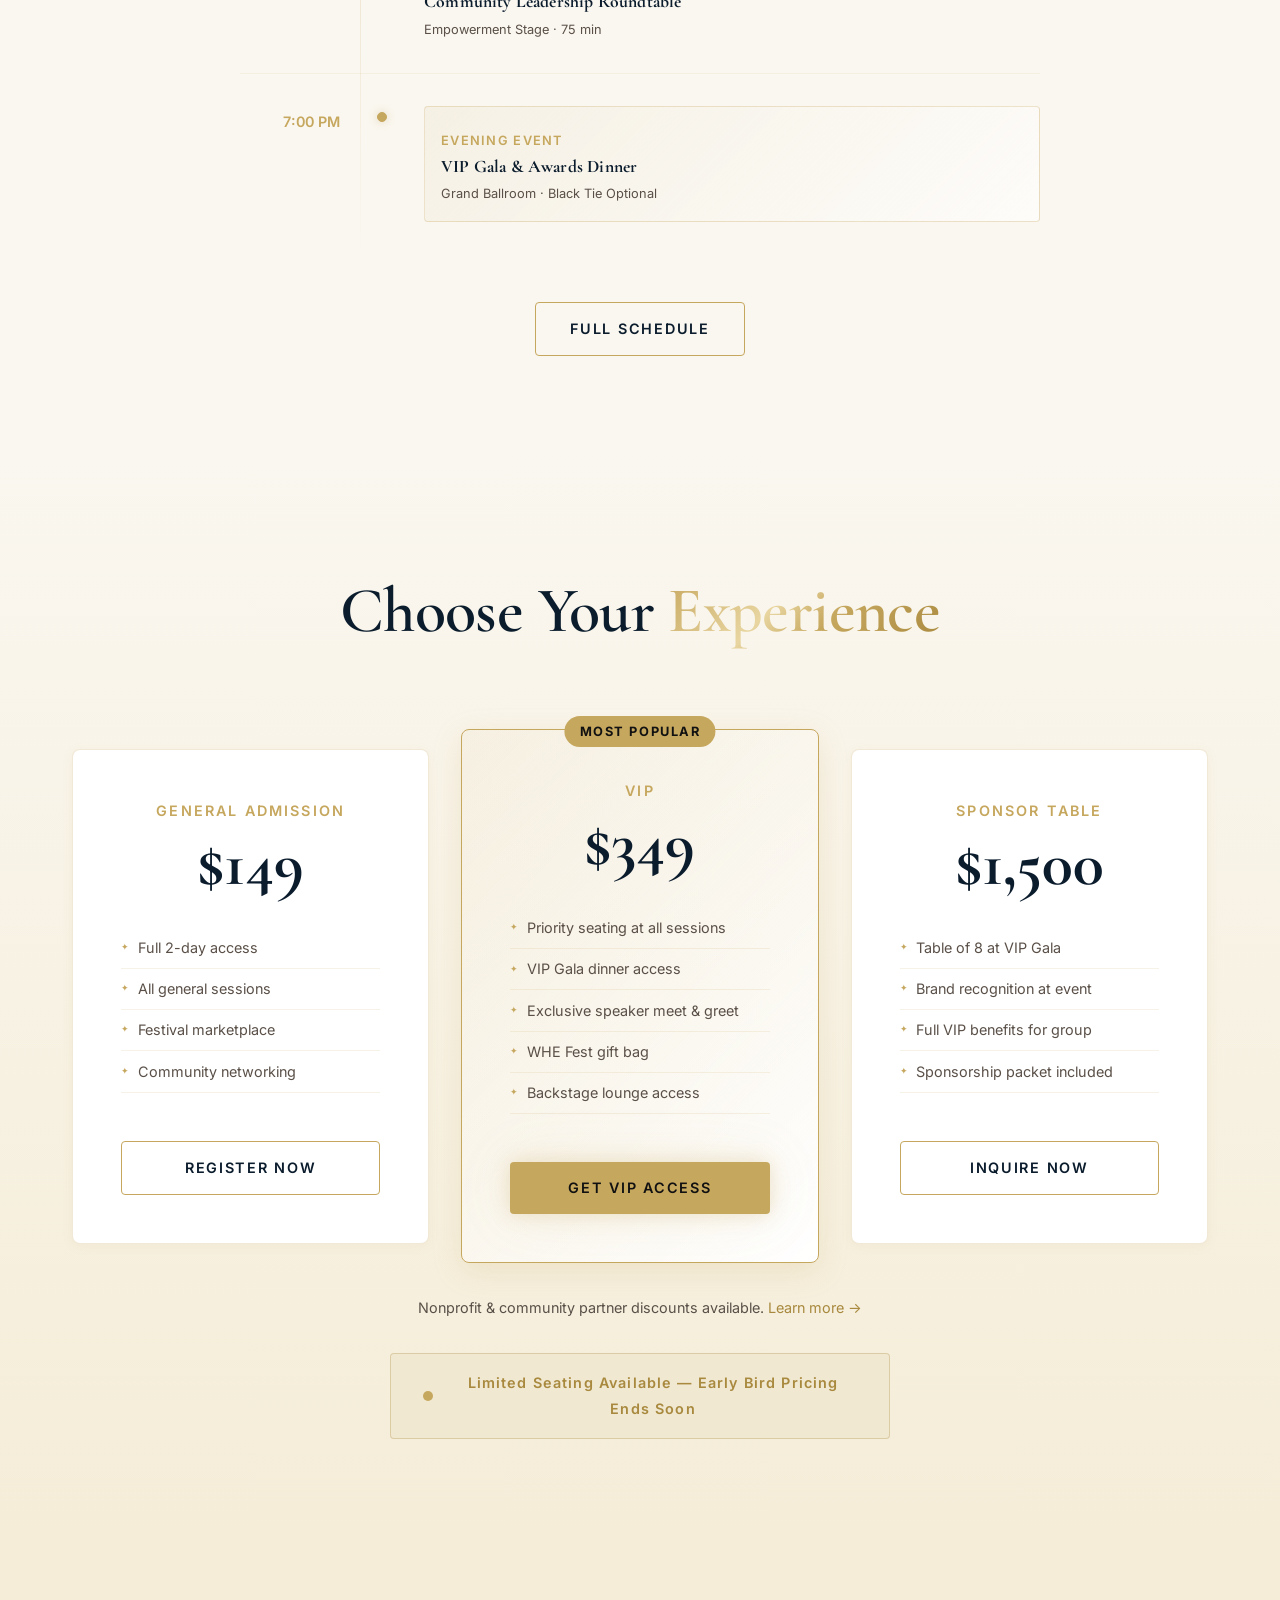
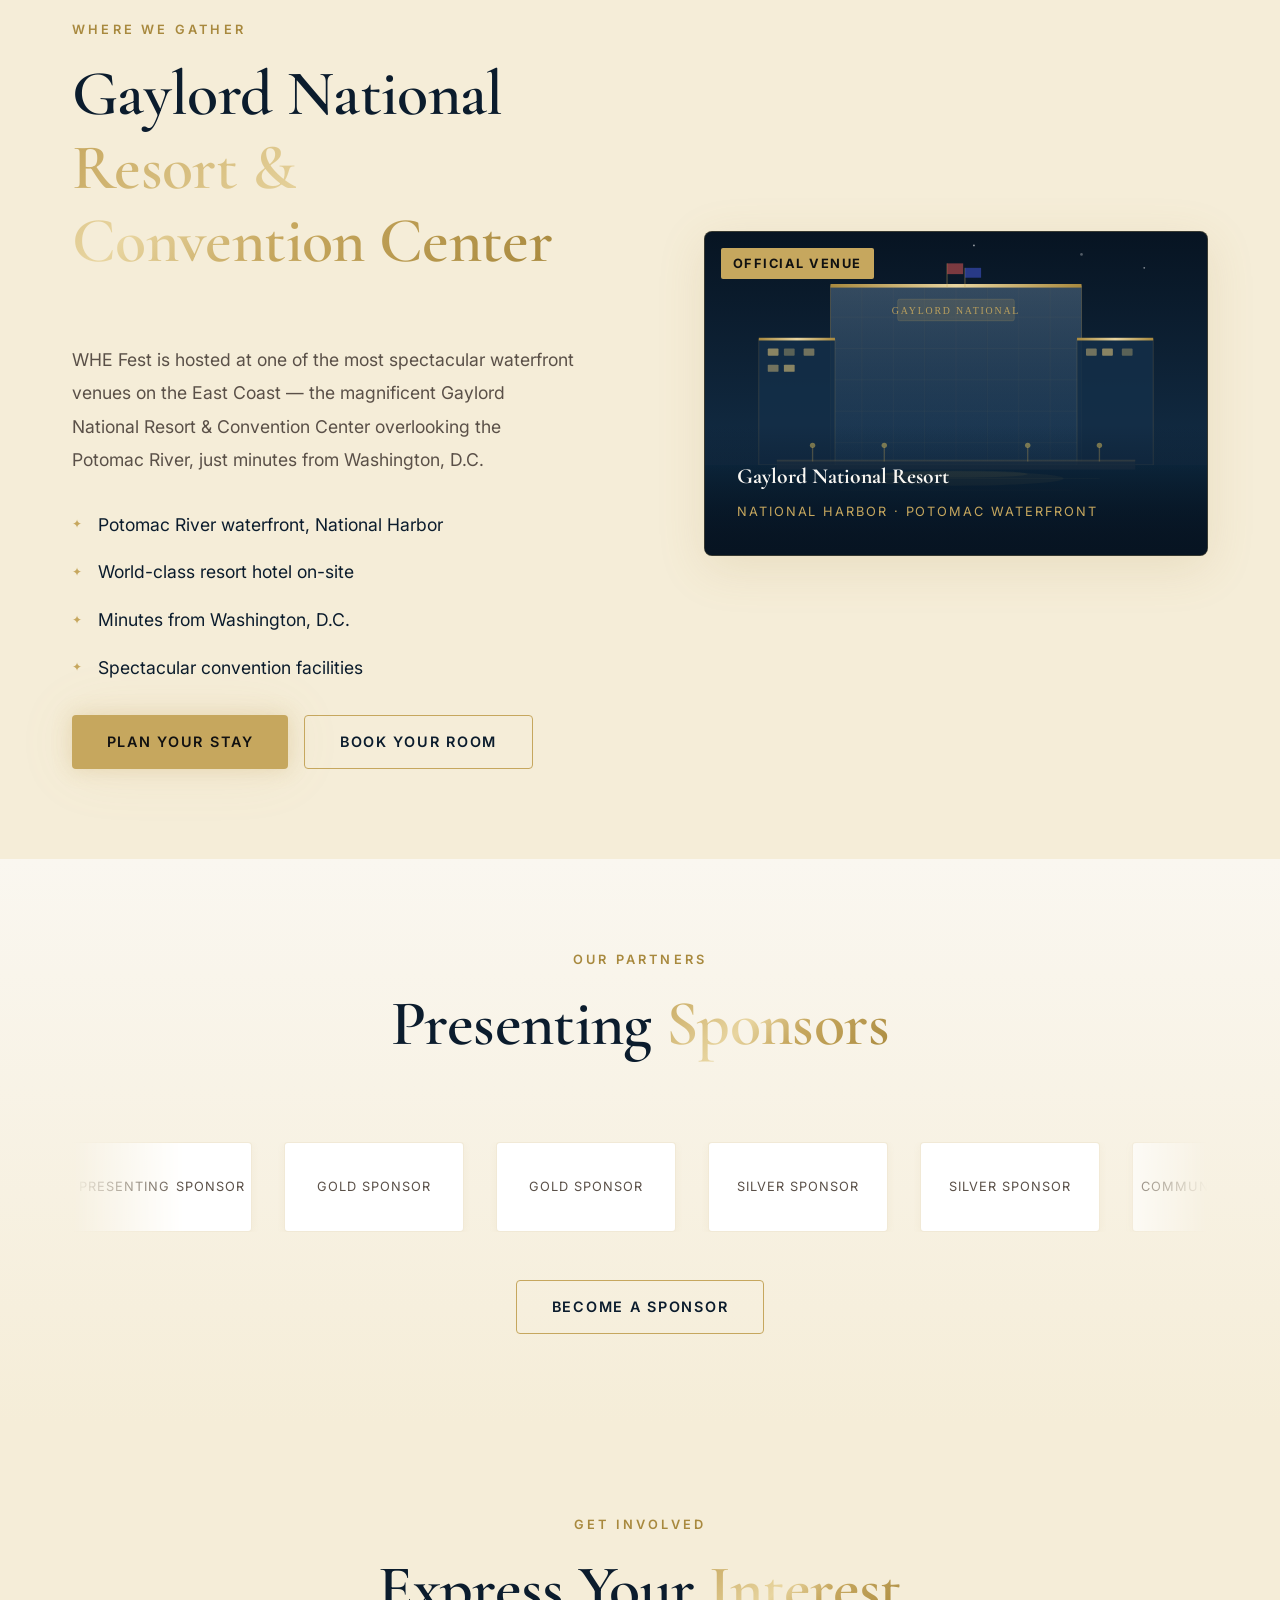
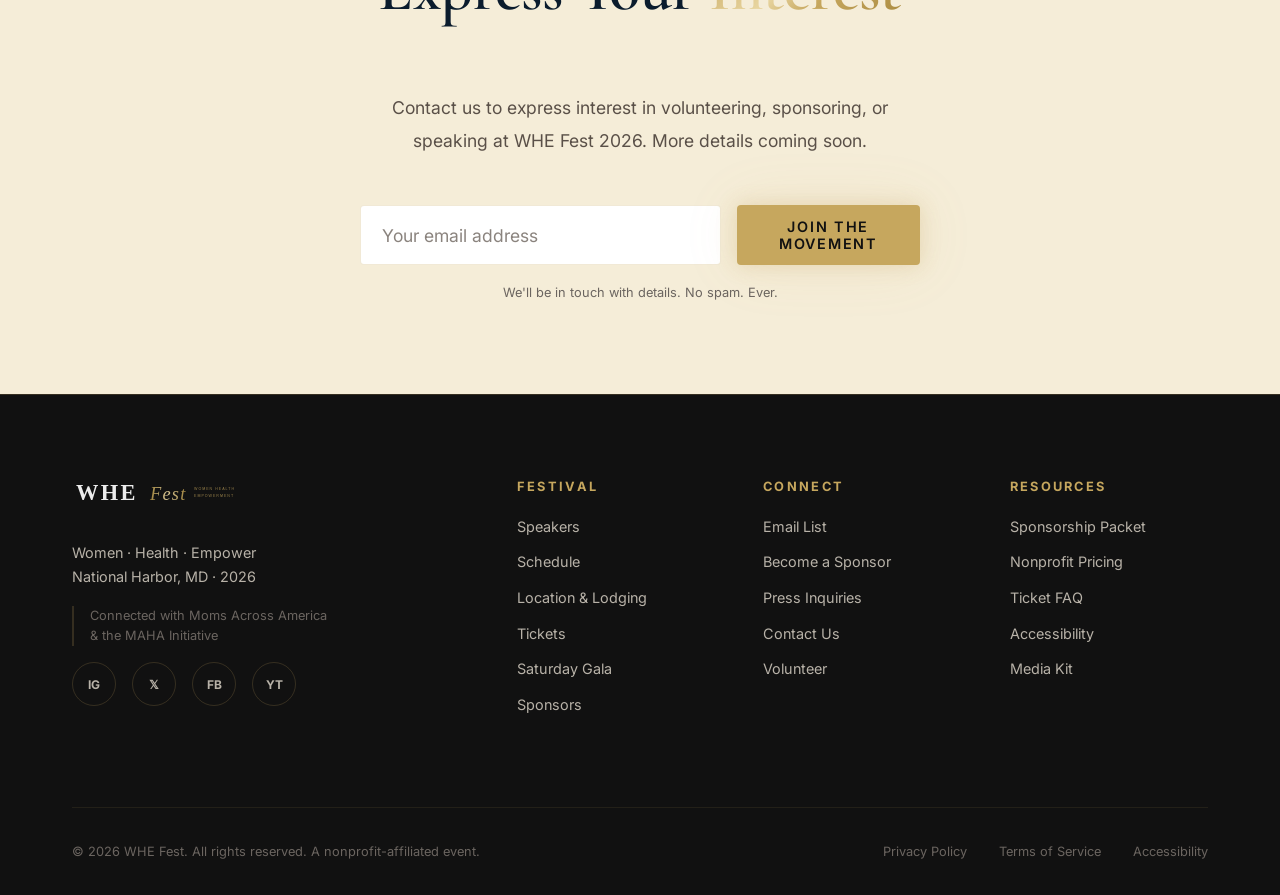
==== commit c3fc92ed: "Add backend security hardening across the site HTTP security headers (vercel.json): - Strict-Transpo" ====
--- a/index.html
+++ b/index.html
@@ -661,7 +661,7 @@
       </p>
       <form class="email-signup__form reveal reveal-delay-3" action="#" method="post" novalidate>
         <div class="email-signup__row">
-          <input class="input" type="email" name="email" placeholder="Your email address" required aria-label="Email address" autocomplete="email"/>
+          <input class="input" type="email" name="email" placeholder="Your email address" required aria-label="Email address" autocomplete="email" maxlength="254"/>
           <button type="submit" class="btn btn--glow">Join the Movement</button>
         </div>
         <p class="email-signup__disclaimer">We'll be in touch with details. No spam. Ever.</p>
--- a/css/home.css
+++ b/css/home.css
@@ -10,7 +10,7 @@
   align-items: center;
   justify-content: center;
   overflow: hidden;
-  background: var(--page-bg);
+  background: #071422;
 }
 
 .hero__canvas {
@@ -37,15 +37,9 @@
 .hero__bg {
   position: absolute;
   inset: 0;
-  /* Dark navy band at top (nav area) → fades to warm cream below */
   background:
-    linear-gradient(180deg,
-      rgba(7,20,34,1)    0%,
-      rgba(7,20,34,0.92) 9%,
-      rgba(7,20,34,0)    26%
-    ),
     radial-gradient(ellipse 70% 50% at 50% 0%, rgba(198,167,94,0.10) 0%, transparent 60%),
-    linear-gradient(180deg, #FFFDF9 0%, var(--page-bg) 35%, var(--section-light) 100%);
+    linear-gradient(180deg, #071422 0%, #0B1C2D 100%);
 }
 
 
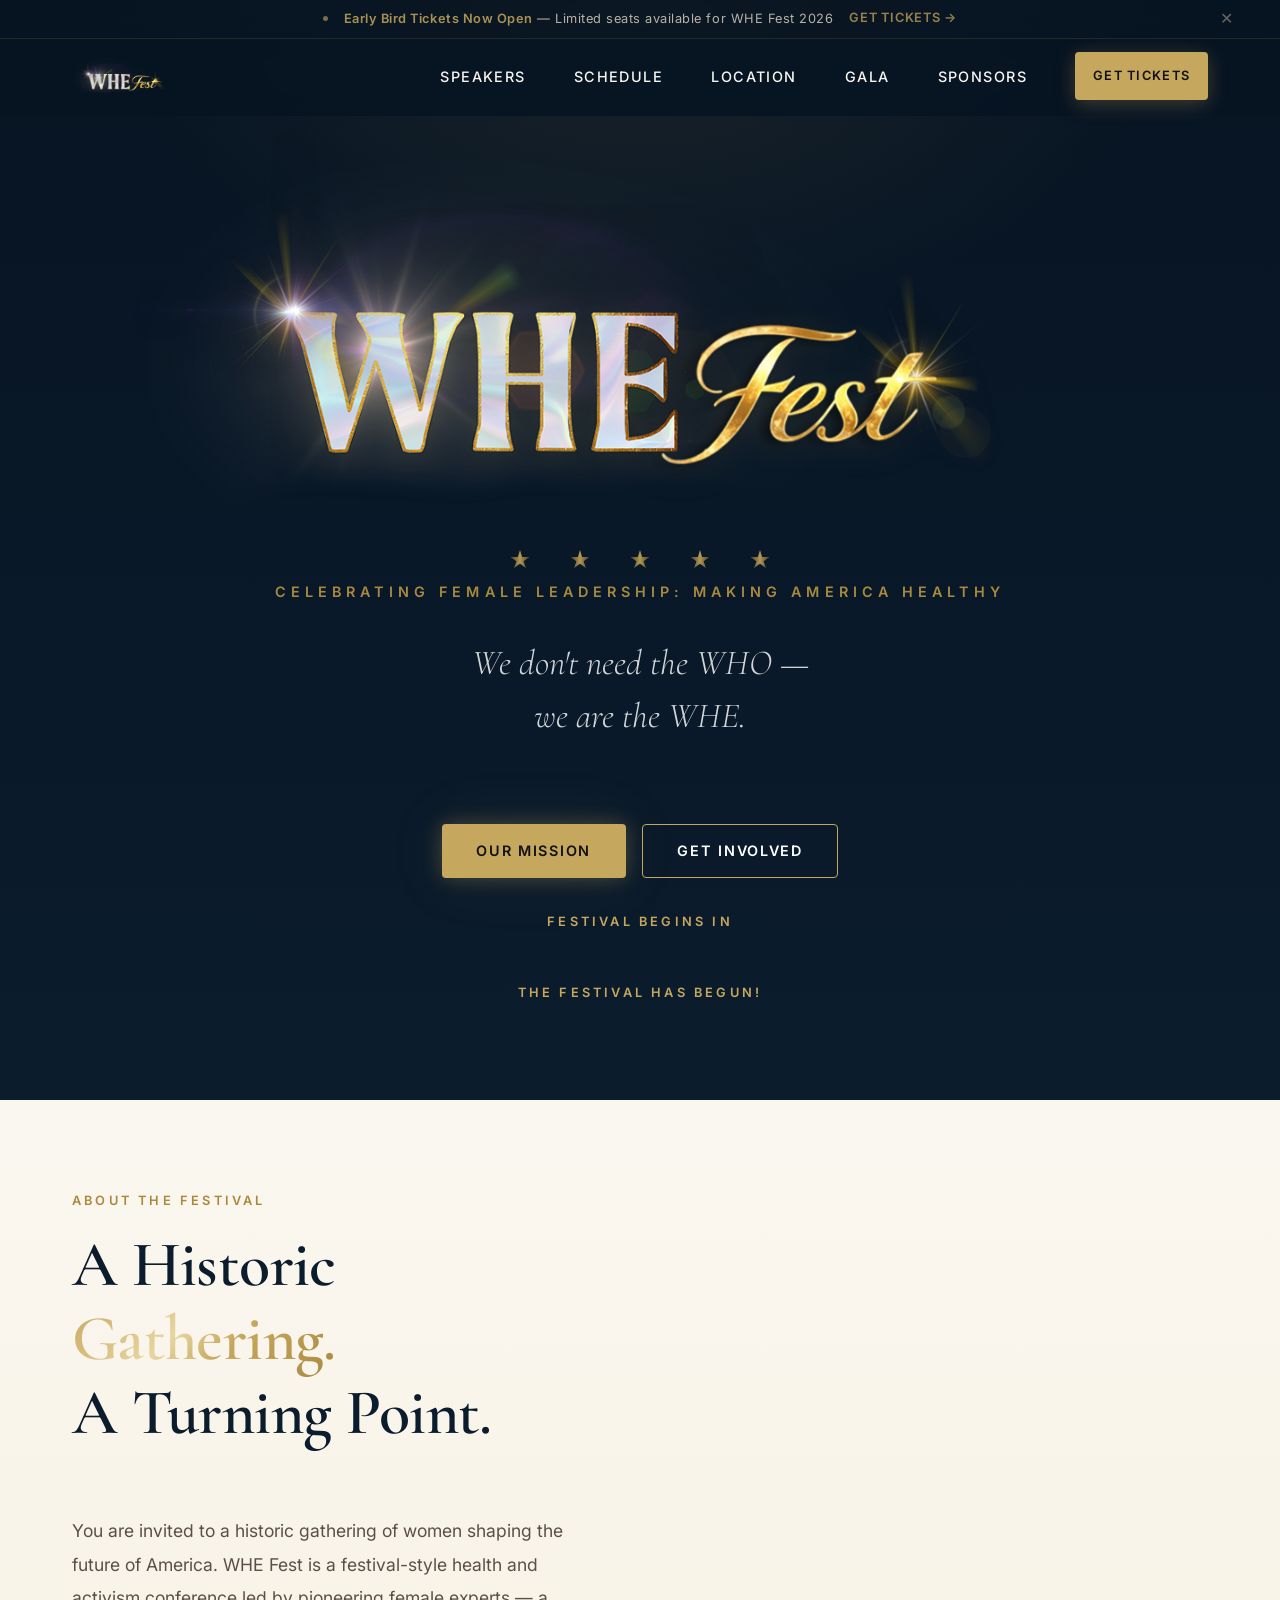
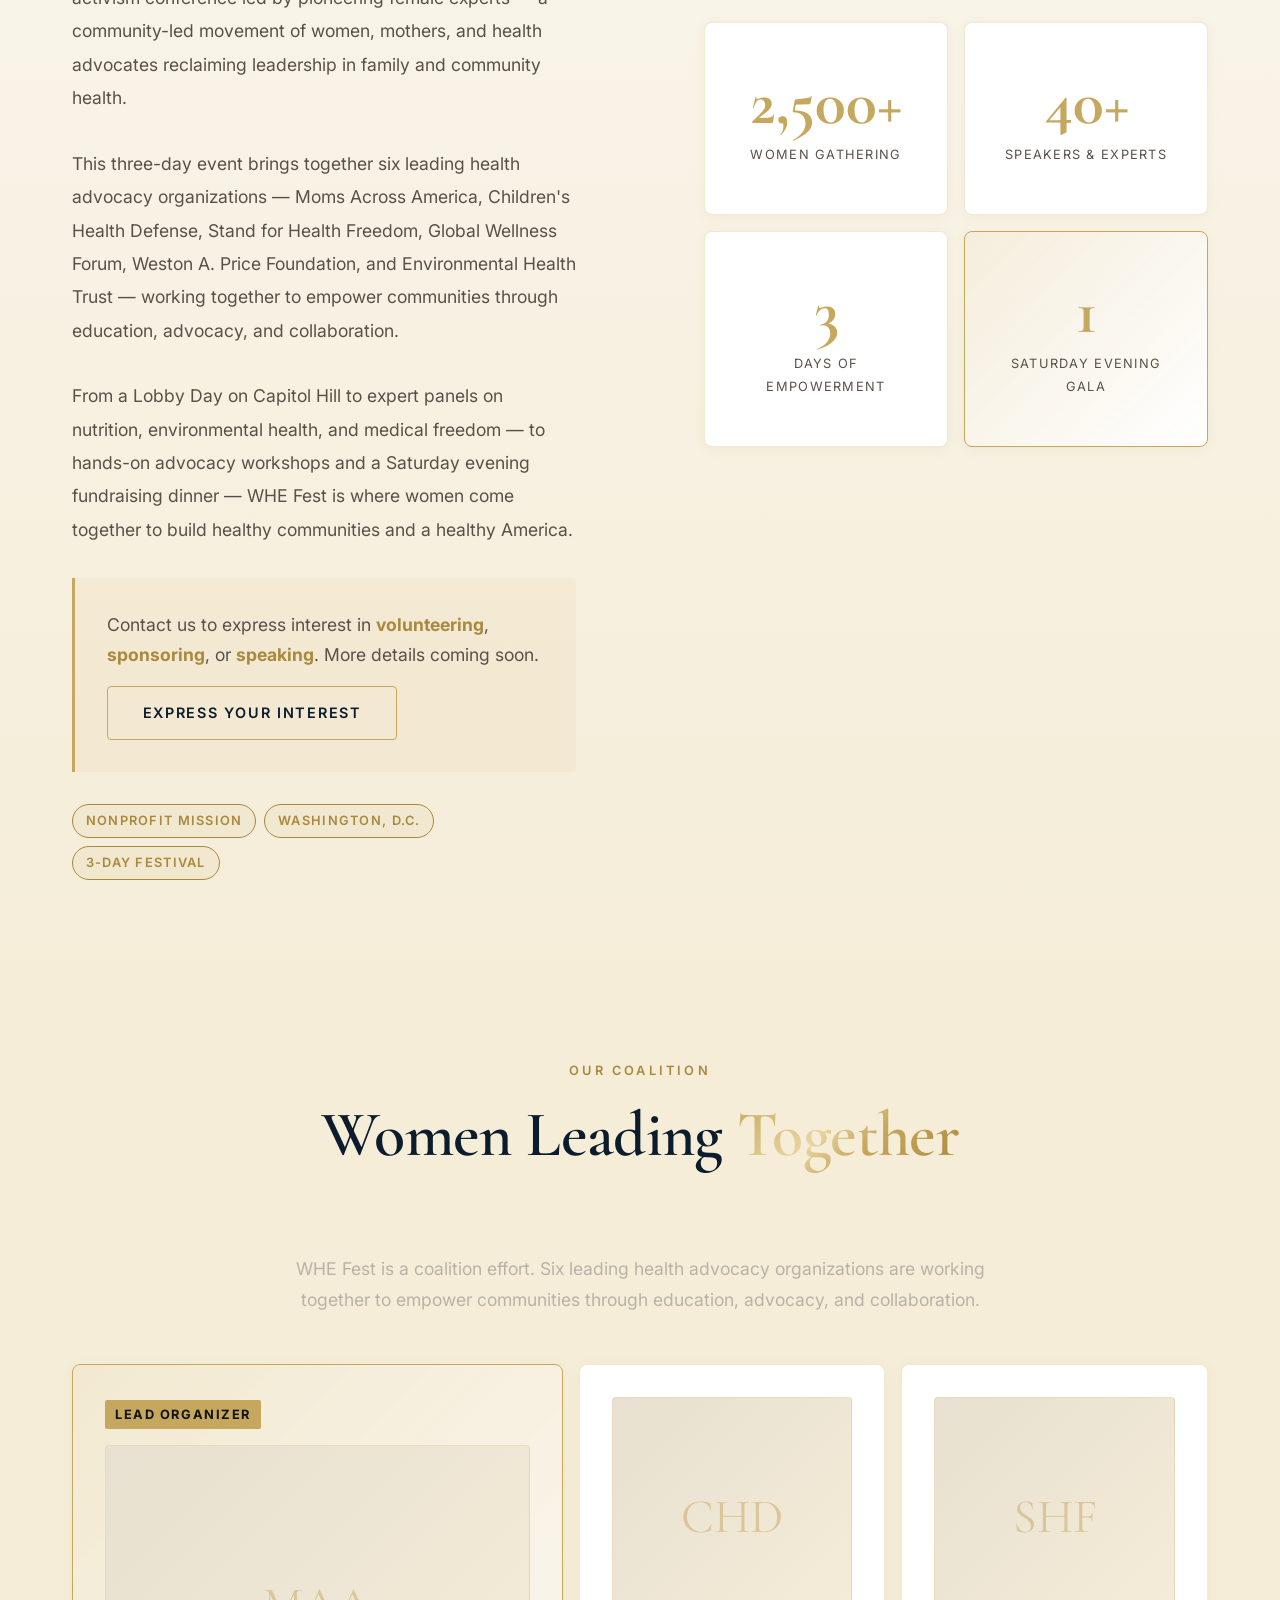
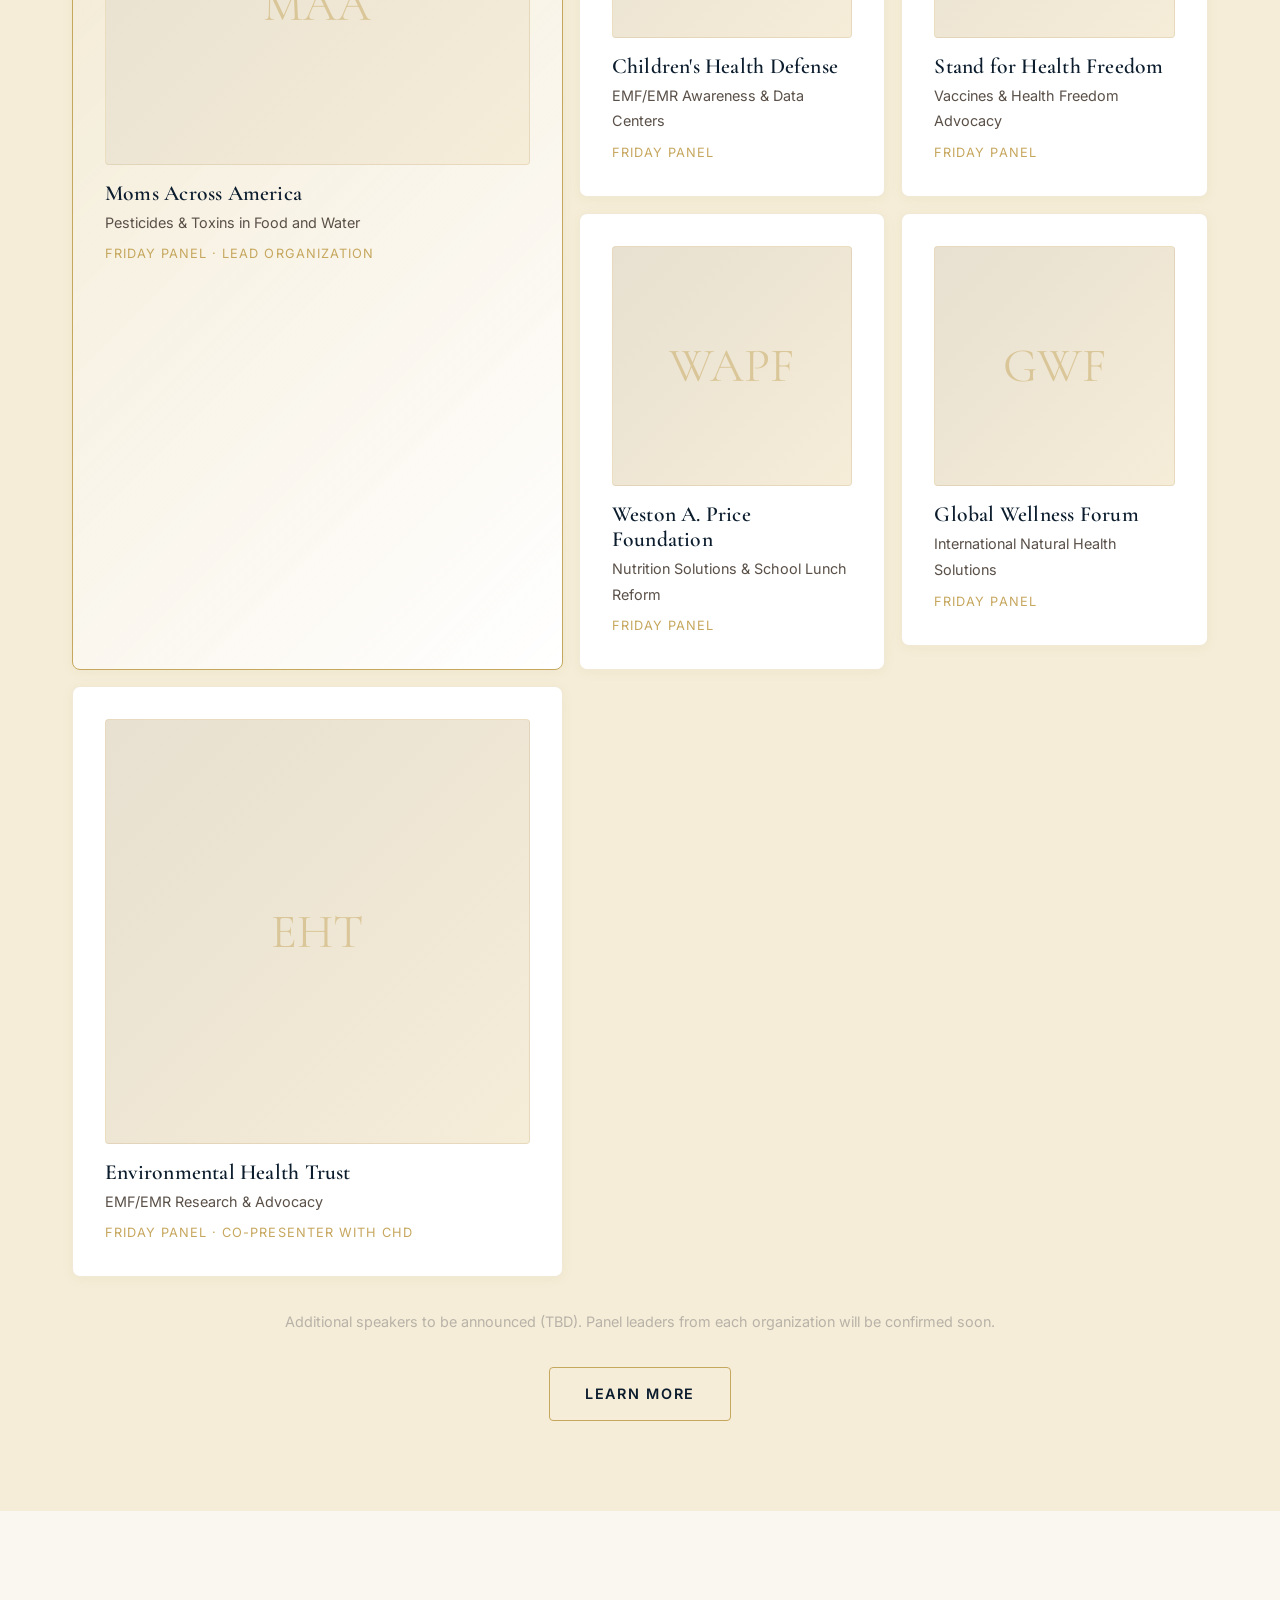
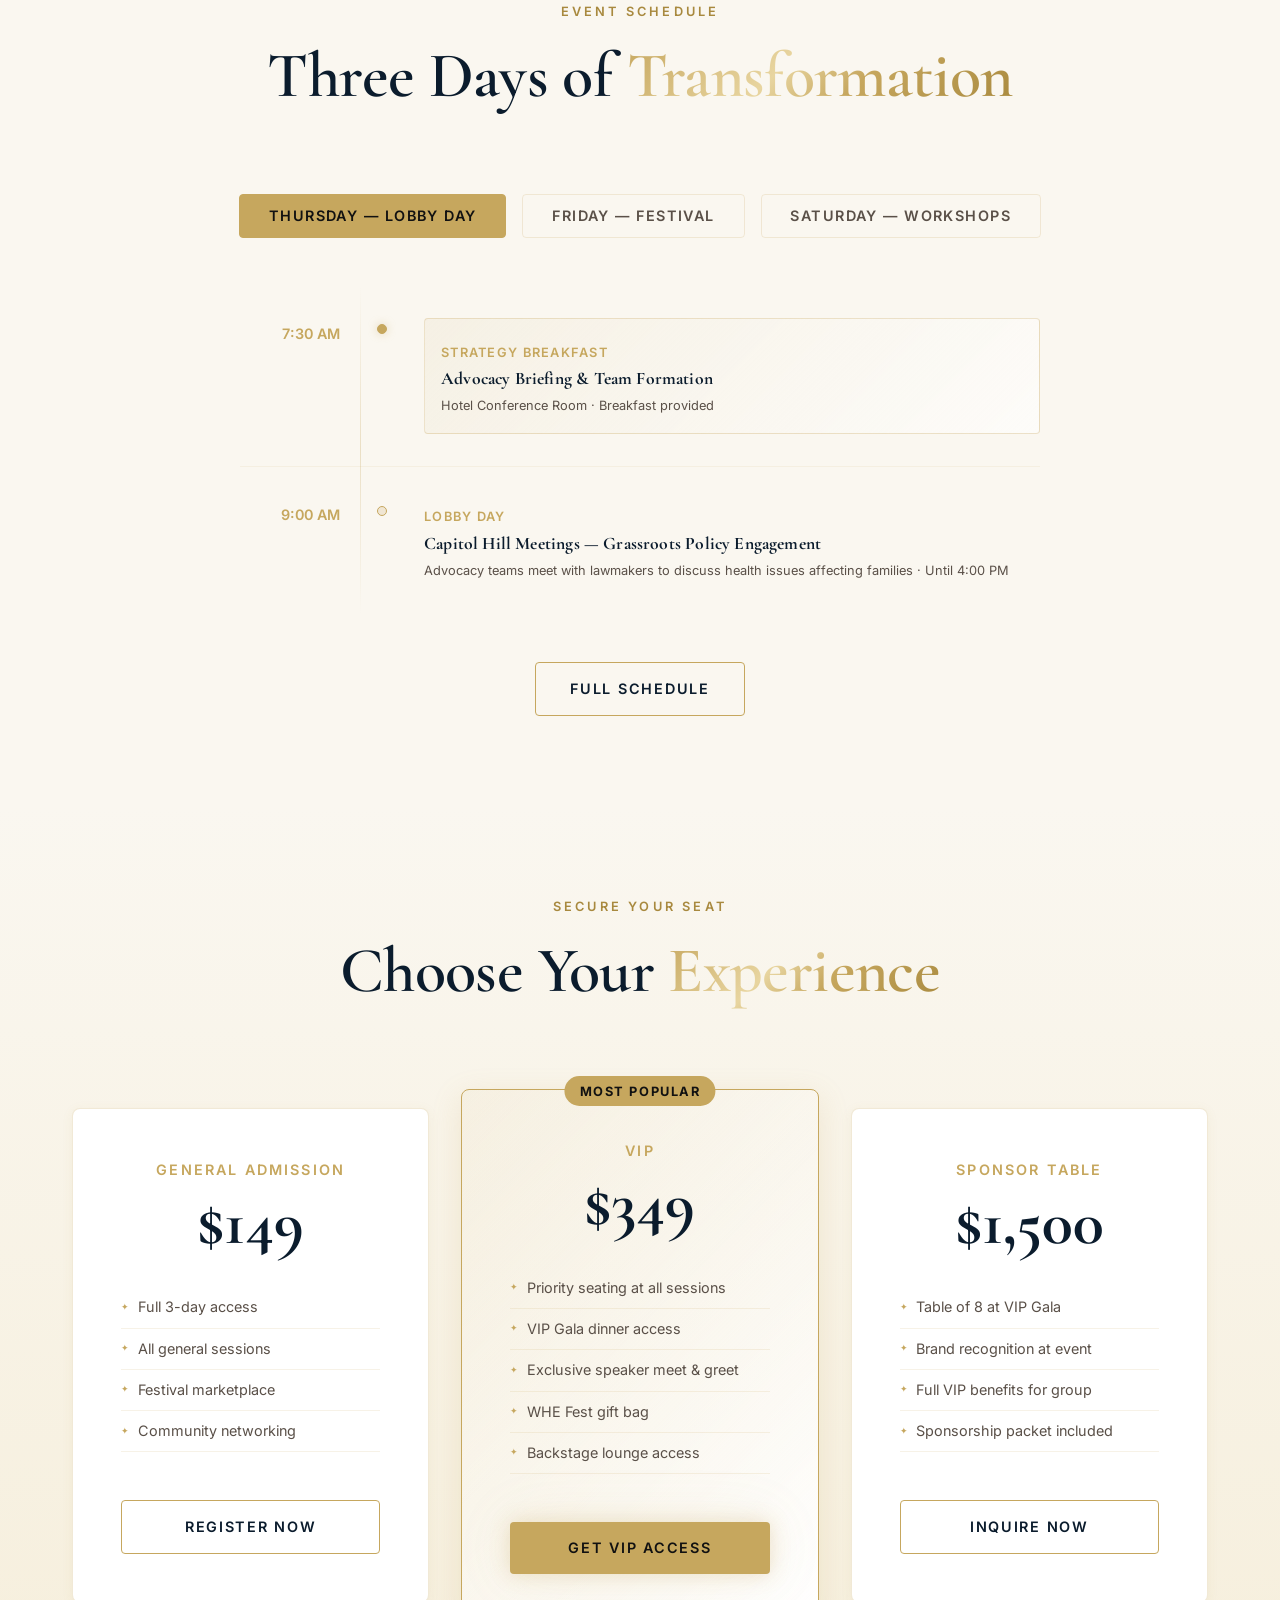
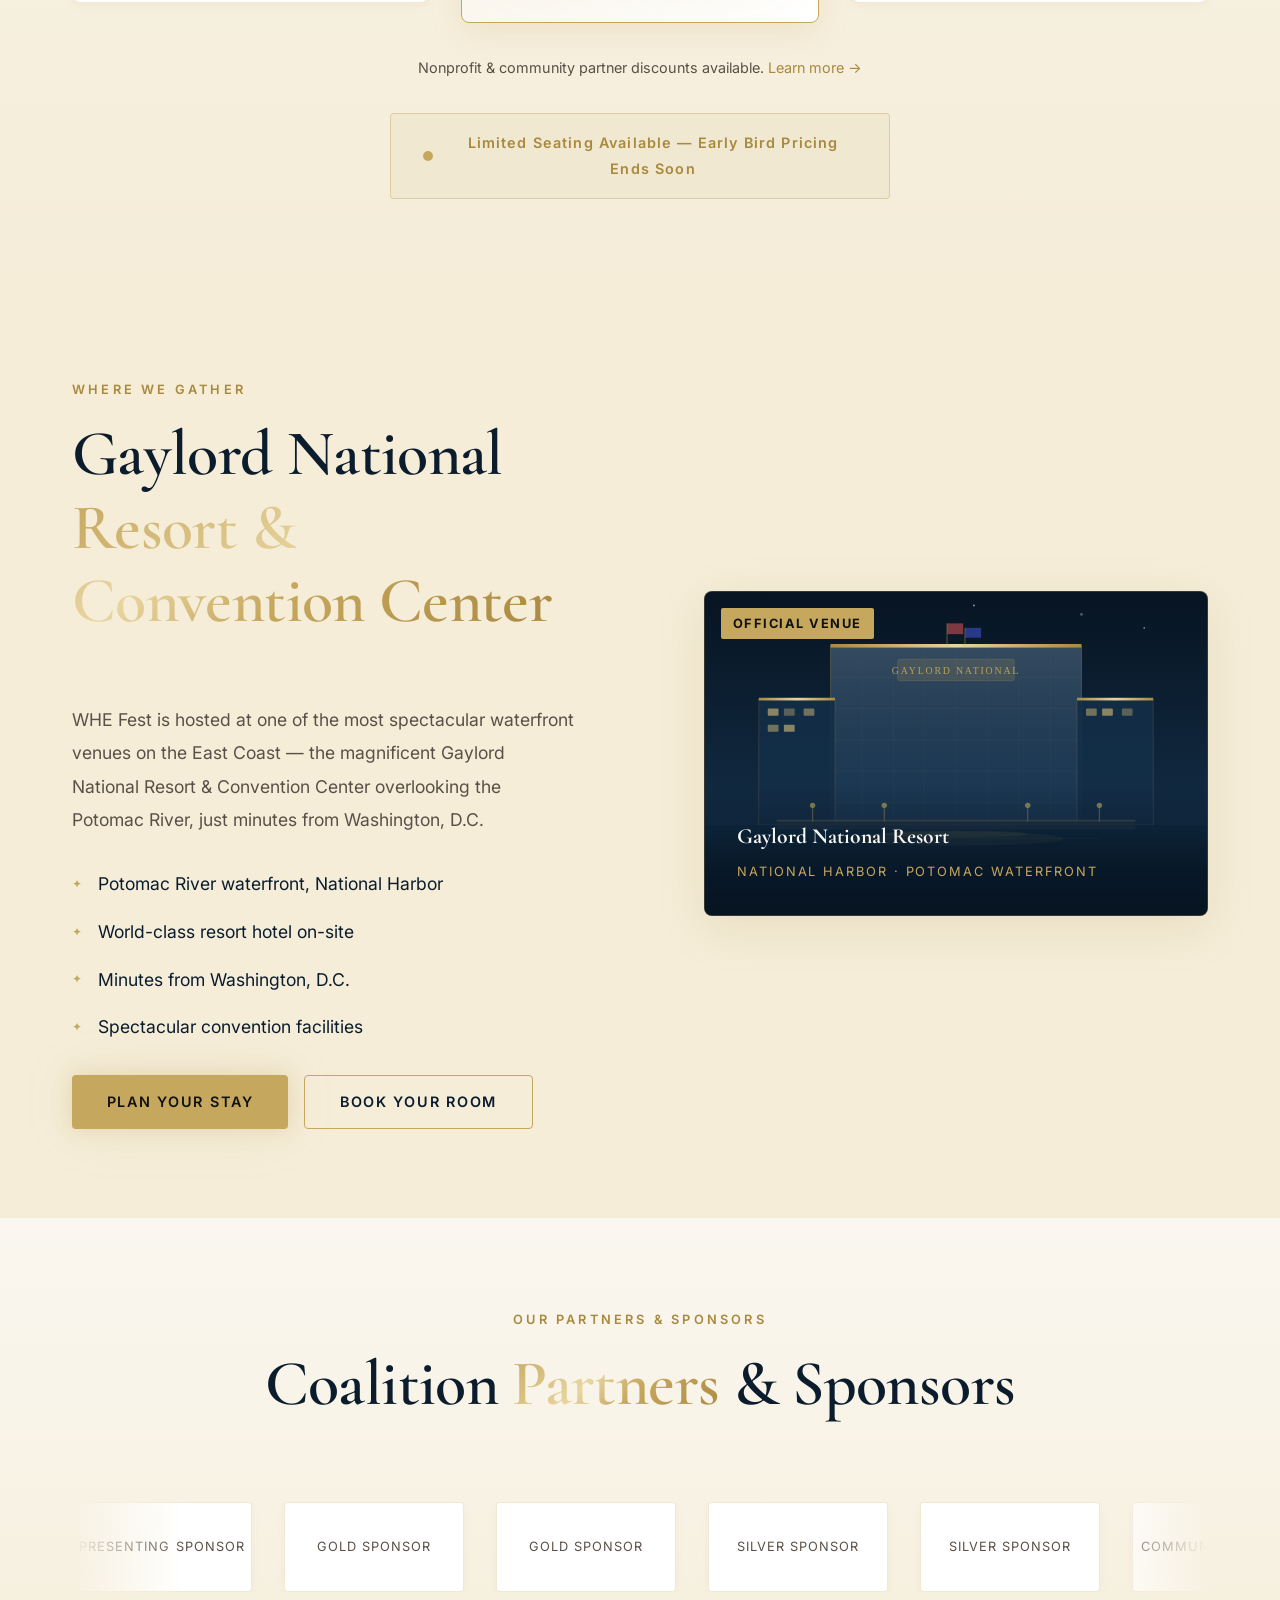
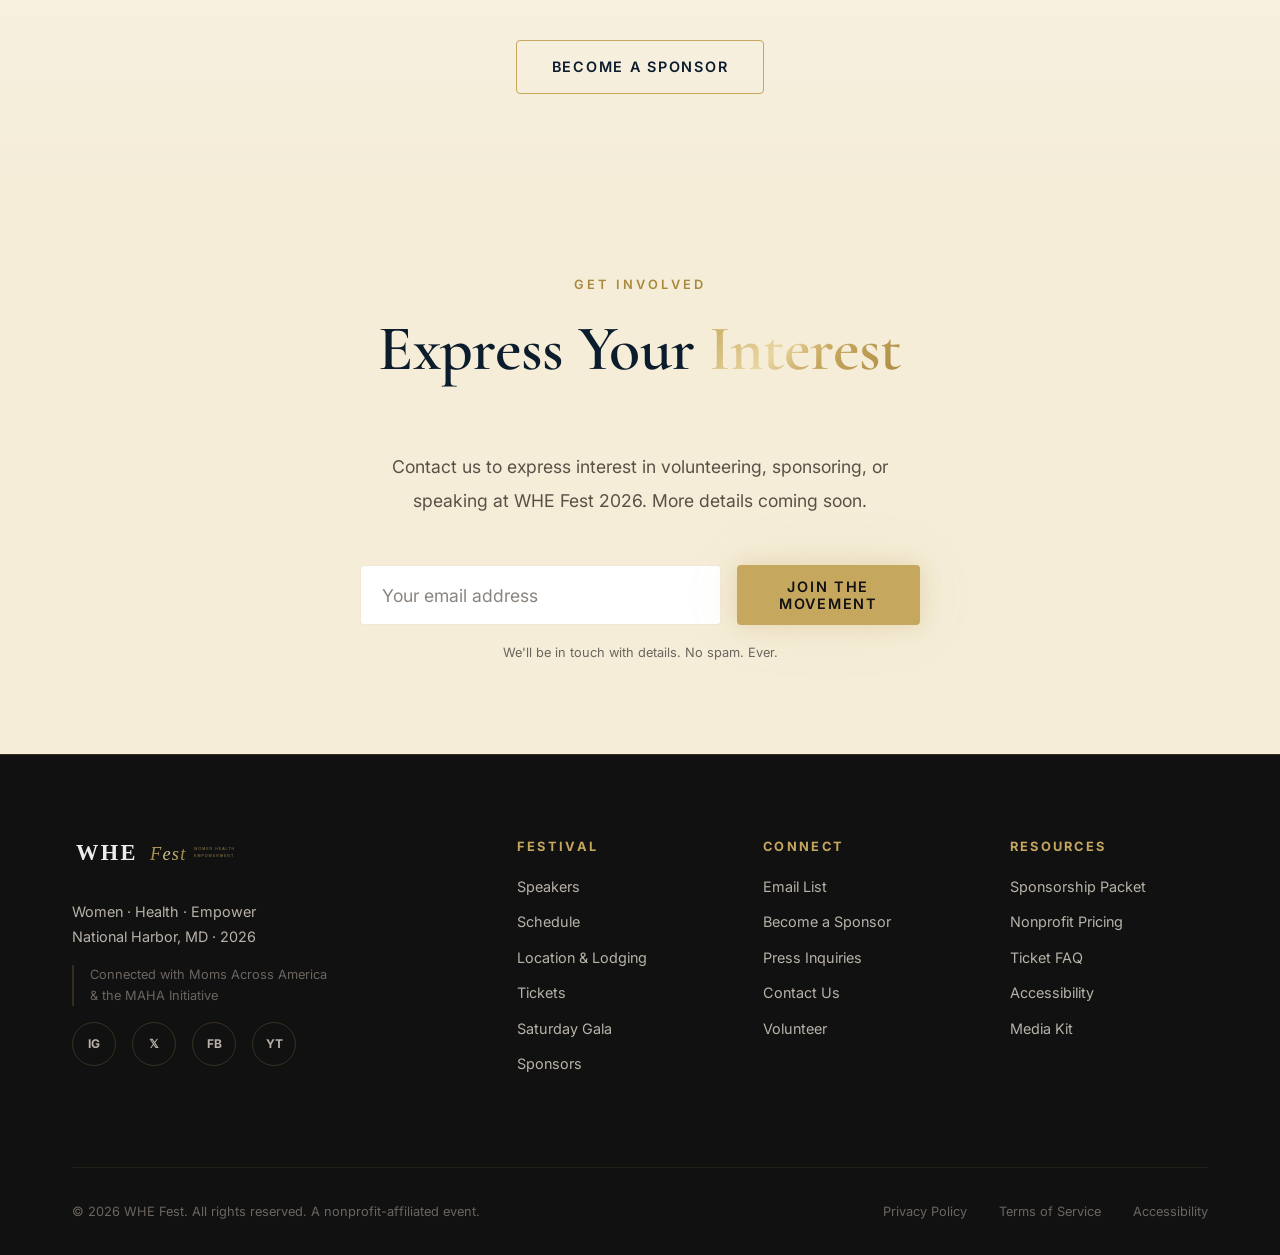
==== commit 9471cbc0: "Editorial audit: reframe speakers page to collective movement, fix Gala day reference - Speakers pag" ====
--- a/index.html
+++ b/index.html
@@ -11,7 +11,7 @@
   <!-- Open Graph / Social Sharing -->
   <meta property="og:type"        content="website" />
   <meta property="og:title"       content="WHE Fest 2026 — Women Health Empowerment Festival" />
-  <meta property="og:description" content="Washington, DC's premier women's health festival. 2,500+ women. 40+ speakers. Two days of health, policy, and empowerment." />
+  <meta property="og:description" content="Washington, DC's premier women's health festival. 2,500+ women. Three days of advocacy, health panels, and empowerment. September 10–12, 2026." />
   <meta property="og:url"         content="https://whefest.org/" />
   <meta property="og:image"       content="https://whefest.org/assets/og-image.jpg" />
   <meta property="og:site_name"   content="WHE Fest" />
@@ -44,9 +44,9 @@
     "@context": "https://schema.org",
     "@type": "Event",
     "name": "WHE Fest 2026 — Women Health Empowerment Festival",
-    "description": "The premier Women Health Empowerment Festival at the Gaylord National Resort & Convention Center in National Harbor, MD. 2,500+ women leaders. 40+ speakers. Two days of health, policy, and empowerment.",
-    "startDate": "2026-10-15T09:00:00-04:00",
-    "endDate": "2026-10-16T18:00:00-04:00",
+    "description": "The premier Women Health Empowerment Festival at the Gaylord National Resort & Convention Center in National Harbor, MD. 2,500+ women leaders. Three days of health, policy, advocacy, and empowerment.",
+    "startDate": "2026-09-10T07:30:00-04:00",
+    "endDate": "2026-09-12T22:00:00-04:00",
     "eventStatus": "https://schema.org/EventScheduled",
     "eventAttendanceMode": "https://schema.org/OfflineEventAttendanceMode",
     "location": {
@@ -143,7 +143,7 @@
       </div>
 
       <!-- Tagline -->
-      <p class="hero__tagline reveal reveal-delay-2">Women &bull; Health &bull; Empower</p>
+      <p class="hero__tagline reveal reveal-delay-2">Celebrating Female Leadership: Making America Healthy</p>
 
       <!-- Headline -->
       <p class="hero__headline reveal reveal-delay-3">
@@ -184,13 +184,13 @@
           <h2 class="reveal reveal-delay-1">A Historic<br/> <span class="text-shimmer">Gathering.</span><br/> A Turning Point.</h2>
           <hr class="divider divider-reveal reveal-delay-1" aria-hidden="true" />
           <p class="about__body reveal reveal-delay-2">
-            You are invited to a historic gathering of inspiring and powerful women shaping the future of America. Held strategically in Washington, D.C., six weeks before the midterm elections, WHE Fest is a festival-style health and activism conference led by pioneering female experts.
+            You are invited to a historic gathering of women shaping the future of America. WHE Fest is a festival-style health and activism conference led by pioneering female experts — a community-led movement of women, mothers, and health advocates reclaiming leadership in family and community health.
           </p>
           <p class="about__body reveal reveal-delay-3">
-            This three-day event is designed to empower mothers and women to reclaim the health of their families, communities, and nation. In collaboration with leading health advocacy organizations, WHE Fest brings together experts offering the best of their knowledge in holistic wellness, civic engagement, and community leadership.
+            This three-day event brings together six leading health advocacy organizations — Moms Across America, Children's Health Defense, Stand for Health Freedom, Global Wellness Forum, Weston A. Price Foundation, and Environmental Health Trust — working together to empower communities through education, advocacy, and collaboration.
           </p>
           <p class="about__body reveal reveal-delay-3">
-            Join us in learning holistic self-care, family health strategies, and community empowerment — all while celebrating together. Enjoy yoga sessions, curated workshops, cocktails, and a Saturday evening Gala featuring dancing and organic cuisine. Women are leading the way in building healthy communities and a healthy America. Join us.
+            From a Lobby Day on Capitol Hill to expert panels on nutrition, environmental health, and medical freedom — to hands-on advocacy workshops and a Saturday evening fundraising dinner — WHE Fest is where women come together to build healthy communities and a healthy America.
           </p>
           <div class="about__cta-note reveal reveal-delay-4">
             <p>Contact us to express interest in <strong>volunteering</strong>, <strong>sponsoring</strong>, or <strong>speaking</strong>. More details coming soon.</p>
@@ -231,76 +231,96 @@
   <section class="section section--dark speakers-preview" id="speakers">
     <div class="container">
       <div class="text-center mb-xl">
-        <p class="section-label reveal">Featured Speakers</p>
-        <h2 class="reveal reveal-delay-1">Voices That <span class="text-shimmer">Ignite Change</span></h2>
+        <p class="section-label reveal">Our Coalition</p>
+        <h2 class="reveal reveal-delay-1">Women Leading <span class="text-shimmer">Together</span></h2>
         <hr class="divider divider--wide divider-reveal reveal-delay-2 mx-auto" aria-hidden="true"/>
       </div>
 
+      <p class="reveal reveal-delay-2" style="color:var(--gray-warm); max-width:700px; margin:0 auto 3rem; text-align:center; line-height:1.8;">
+        WHE Fest is a coalition effort. Six leading health advocacy organizations are working together to empower communities through education, advocacy, and collaboration.
+      </p>
+
       <div class="speakers-preview__grid">
-        <!-- Keynote Speaker -->
+        <!-- Partner Org 1 -->
         <div class="speaker-card speaker-card--keynote reveal">
-          <div class="speaker-card__badge">Keynote</div>
+          <div class="speaker-card__badge">Lead Organizer</div>
           <div class="speaker-card__img speaker-card__img--placeholder">
-            <div class="speaker-card__initials">TBA</div>
+            <div class="speaker-card__initials">MAA</div>
           </div>
           <div class="speaker-card__info">
-            <h3 class="speaker-card__name">To Be Announced</h3>
-            <p class="speaker-card__title">Opening Keynote Speaker</p>
-            <p class="speaker-card__track">Opening Keynote · Day 1</p>
-          </div>
-        </div>
-
-        <!-- Speaker 2 -->
+            <h3 class="speaker-card__name">Moms Across America</h3>
+            <p class="speaker-card__title">Pesticides &amp; Toxins in Food and Water</p>
+            <p class="speaker-card__track">Friday Panel · Lead Organization</p>
+          </div>
+        </div>
+
+        <!-- Partner Org 2 -->
         <div class="speaker-card reveal reveal-delay-1">
           <div class="speaker-card__img speaker-card__img--placeholder">
-            <div class="speaker-card__initials">TBA</div>
+            <div class="speaker-card__initials">CHD</div>
           </div>
           <div class="speaker-card__info">
-            <h3 class="speaker-card__name">To Be Announced</h3>
-            <p class="speaker-card__title">Speaker — WHE Fest 2026</p>
-            <p class="speaker-card__track">Health Track</p>
-          </div>
-        </div>
-
-        <!-- Speaker 3 -->
+            <h3 class="speaker-card__name">Children's Health Defense</h3>
+            <p class="speaker-card__title">EMF/EMR Awareness &amp; Data Centers</p>
+            <p class="speaker-card__track">Friday Panel</p>
+          </div>
+        </div>
+
+        <!-- Partner Org 3 -->
         <div class="speaker-card reveal reveal-delay-2">
           <div class="speaker-card__img speaker-card__img--placeholder">
-            <div class="speaker-card__initials">TBA</div>
+            <div class="speaker-card__initials">SHF</div>
           </div>
           <div class="speaker-card__info">
-            <h3 class="speaker-card__name">To Be Announced</h3>
-            <p class="speaker-card__title">Speaker — WHE Fest 2026</p>
-            <p class="speaker-card__track">Policy Track</p>
-          </div>
-        </div>
-
-        <!-- Speaker 4 -->
+            <h3 class="speaker-card__name">Stand for Health Freedom</h3>
+            <p class="speaker-card__title">Vaccines &amp; Health Freedom Advocacy</p>
+            <p class="speaker-card__track">Friday Panel</p>
+          </div>
+        </div>
+
+        <!-- Partner Org 4 -->
         <div class="speaker-card reveal reveal-delay-3">
           <div class="speaker-card__img speaker-card__img--placeholder">
-            <div class="speaker-card__initials">TBA</div>
+            <div class="speaker-card__initials">WAPF</div>
           </div>
           <div class="speaker-card__info">
-            <h3 class="speaker-card__name">To Be Announced</h3>
-            <p class="speaker-card__title">Speaker — WHE Fest 2026</p>
-            <p class="speaker-card__track">Empowerment Track</p>
-          </div>
-        </div>
-
-        <!-- Speaker 5 -->
+            <h3 class="speaker-card__name">Weston A. Price Foundation</h3>
+            <p class="speaker-card__title">Nutrition Solutions &amp; School Lunch Reform</p>
+            <p class="speaker-card__track">Friday Panel</p>
+          </div>
+        </div>
+
+        <!-- Partner Org 5 -->
         <div class="speaker-card reveal reveal-delay-4">
           <div class="speaker-card__img speaker-card__img--placeholder">
-            <div class="speaker-card__initials">TBA</div>
+            <div class="speaker-card__initials">GWF</div>
           </div>
           <div class="speaker-card__info">
-            <h3 class="speaker-card__name">To Be Announced</h3>
-            <p class="speaker-card__title">Speaker — WHE Fest 2026</p>
-            <p class="speaker-card__track">Health Track</p>
-          </div>
-        </div>
-      </div>
-
-      <div class="text-center mt-xl reveal">
-        <a href="pages/speakers.html" class="btn btn--outline">View All Speakers</a>
+            <h3 class="speaker-card__name">Global Wellness Forum</h3>
+            <p class="speaker-card__title">International Natural Health Solutions</p>
+            <p class="speaker-card__track">Friday Panel</p>
+          </div>
+        </div>
+
+        <!-- Partner Org 6 -->
+        <div class="speaker-card reveal">
+          <div class="speaker-card__img speaker-card__img--placeholder">
+            <div class="speaker-card__initials">EHT</div>
+          </div>
+          <div class="speaker-card__info">
+            <h3 class="speaker-card__name">Environmental Health Trust</h3>
+            <p class="speaker-card__title">EMF/EMR Research &amp; Advocacy</p>
+            <p class="speaker-card__track">Friday Panel · Co-presenter with CHD</p>
+          </div>
+        </div>
+      </div>
+
+      <p class="text-center reveal mt-lg" style="color:var(--gray-warm); font-size:0.9rem;">
+        Additional speakers to be announced (TBD). Panel leaders from each organization will be confirmed soon.
+      </p>
+
+      <div class="text-center mt-lg reveal">
+        <a href="pages/speakers.html" class="btn btn--outline">Learn More</a>
       </div>
     </div>
   </section>
@@ -318,93 +338,138 @@
       </div>
 
       <div class="schedule-preview__tabs reveal reveal-delay-2" role="tablist" aria-label="Festival schedule by day">
-        <button class="schedule-tab schedule-tab--active" data-day="1" role="tab" aria-selected="true" aria-controls="scheduleDay1" id="tab-day1">Day One</button>
-        <button class="schedule-tab" data-day="2" role="tab" aria-selected="false" aria-controls="scheduleDay2" id="tab-day2">Day Two</button>
-      </div>
-
+        <button class="schedule-tab schedule-tab--active" data-day="1" role="tab" aria-selected="true" aria-controls="scheduleDay1" id="tab-day1">Thursday — Lobby Day</button>
+        <button class="schedule-tab" data-day="2" role="tab" aria-selected="false" aria-controls="scheduleDay2" id="tab-day2">Friday — Festival</button>
+        <button class="schedule-tab" data-day="3" role="tab" aria-selected="false" aria-controls="scheduleDay3" id="tab-day3">Saturday — Workshops</button>
+      </div>
+
+      <!-- THURSDAY — LOBBY DAY -->
       <div class="schedule-preview__timeline" id="scheduleDay1" role="tabpanel" aria-labelledby="tab-day1">
         <div class="timeline-item timeline-item--keynote reveal">
+          <div class="timeline-item__time">7:30 AM</div>
+          <div class="timeline-item__dot timeline-item__dot--gold"></div>
+          <div class="timeline-item__content">
+            <span class="timeline-item__tag">Strategy Breakfast</span>
+            <h4 class="timeline-item__title">Advocacy Briefing &amp; Team Formation</h4>
+            <p class="timeline-item__meta">Hotel Conference Room · Breakfast provided</p>
+          </div>
+        </div>
+        <div class="timeline-item reveal reveal-delay-1">
           <div class="timeline-item__time">9:00 AM</div>
-          <div class="timeline-item__dot timeline-item__dot--gold"></div>
-          <div class="timeline-item__content">
-            <span class="timeline-item__tag">Opening Keynote</span>
-            <h4 class="timeline-item__title">Women Who Lead: The Health Revolution Starts Here</h4>
-            <p class="timeline-item__meta">Main Stage · 90 min</p>
-          </div>
-        </div>
-        <div class="timeline-item reveal reveal-delay-1">
-          <div class="timeline-item__time">11:00 AM</div>
           <div class="timeline-item__dot"></div>
           <div class="timeline-item__content">
-            <span class="timeline-item__tag">Health Track</span>
-            <h4 class="timeline-item__title">Food as Medicine: Reclaiming the American Kitchen</h4>
-            <p class="timeline-item__meta">Health Stage · 60 min</p>
-          </div>
-        </div>
-        <div class="timeline-item reveal reveal-delay-2">
-          <div class="timeline-item__time">1:00 PM</div>
-          <div class="timeline-item__dot"></div>
-          <div class="timeline-item__content">
-            <span class="timeline-item__tag">Policy Track</span>
-            <h4 class="timeline-item__title">Advocating for Health Sovereignty in Washington</h4>
-            <p class="timeline-item__meta">Policy Stage · 60 min</p>
-          </div>
-        </div>
-        <div class="timeline-item reveal reveal-delay-3">
-          <div class="timeline-item__time">3:30 PM</div>
-          <div class="timeline-item__dot"></div>
-          <div class="timeline-item__content">
-            <span class="timeline-item__tag">Empowerment</span>
-            <h4 class="timeline-item__title">Community Leadership Roundtable</h4>
-            <p class="timeline-item__meta">Empowerment Stage · 75 min</p>
-          </div>
-        </div>
-        <div class="timeline-item timeline-item--keynote reveal reveal-delay-4">
-          <div class="timeline-item__time">7:00 PM</div>
-          <div class="timeline-item__dot timeline-item__dot--gold"></div>
-          <div class="timeline-item__content">
-            <span class="timeline-item__tag">Evening Event</span>
-            <h4 class="timeline-item__title">VIP Gala & Awards Dinner</h4>
-            <p class="timeline-item__meta">Grand Ballroom · Black Tie Optional</p>
-          </div>
-        </div>
-      </div>
-
+            <span class="timeline-item__tag">Lobby Day</span>
+            <h4 class="timeline-item__title">Capitol Hill Meetings — Grassroots Policy Engagement</h4>
+            <p class="timeline-item__meta">Advocacy teams meet with lawmakers to discuss health issues affecting families · Until 4:00 PM</p>
+          </div>
+        </div>
+      </div>
+
+      <!-- FRIDAY — FESTIVAL DAY -->
       <div class="schedule-preview__timeline hidden" id="scheduleDay2" role="tabpanel" aria-labelledby="tab-day2">
         <div class="timeline-item timeline-item--keynote reveal">
           <div class="timeline-item__time">9:00 AM</div>
           <div class="timeline-item__dot timeline-item__dot--gold"></div>
           <div class="timeline-item__content">
-            <span class="timeline-item__tag">Morning Keynote</span>
-            <h4 class="timeline-item__title">Courage in Action: Women Who Changed the System</h4>
-            <p class="timeline-item__meta">Main Stage · 90 min</p>
+            <span class="timeline-item__tag">Opening Session</span>
+            <h4 class="timeline-item__title">Community Opening — Health Success Stories &amp; Open Mic</h4>
+            <p class="timeline-item__meta">Main Stage · Attendees share health wins, practitioners present solutions, community introductions · 2 hrs</p>
           </div>
         </div>
         <div class="timeline-item reveal reveal-delay-1">
           <div class="timeline-item__time">11:00 AM</div>
           <div class="timeline-item__dot"></div>
           <div class="timeline-item__content">
-            <span class="timeline-item__tag">Health Track</span>
-            <h4 class="timeline-item__title">Hormones, Toxins & the Modern Woman</h4>
-            <p class="timeline-item__meta">Health Stage · 60 min</p>
+            <span class="timeline-item__tag">Panel</span>
+            <h4 class="timeline-item__title">EMF/EMR Awareness &amp; Data Centers</h4>
+            <p class="timeline-item__meta">Children's Health Defense &amp; Environmental Health Trust · 60 min</p>
           </div>
         </div>
         <div class="timeline-item reveal reveal-delay-2">
           <div class="timeline-item__time">1:00 PM</div>
           <div class="timeline-item__dot"></div>
           <div class="timeline-item__content">
-            <span class="timeline-item__tag">Empowerment</span>
-            <h4 class="timeline-item__title">Building Movements: From Community to Capitol</h4>
-            <p class="timeline-item__meta">Empowerment Stage · 60 min</p>
+            <span class="timeline-item__tag">Panel</span>
+            <h4 class="timeline-item__title">Pesticides &amp; Toxins in Food and Water</h4>
+            <p class="timeline-item__meta">Moms Across America · 60 min</p>
+          </div>
+        </div>
+        <div class="timeline-item reveal reveal-delay-3">
+          <div class="timeline-item__time">2:00 PM</div>
+          <div class="timeline-item__dot"></div>
+          <div class="timeline-item__content">
+            <span class="timeline-item__tag">Panel</span>
+            <h4 class="timeline-item__title">Nutrition Solutions &amp; School Lunch Reform</h4>
+            <p class="timeline-item__meta">Weston A. Price Foundation · 60 min</p>
+          </div>
+        </div>
+        <div class="timeline-item reveal reveal-delay-4">
+          <div class="timeline-item__time">3:15 PM</div>
+          <div class="timeline-item__dot"></div>
+          <div class="timeline-item__content">
+            <span class="timeline-item__tag">Panel</span>
+            <h4 class="timeline-item__title">Vaccines &amp; Health Freedom Advocacy</h4>
+            <p class="timeline-item__meta">Stand for Health Freedom · 60 min</p>
+          </div>
+        </div>
+        <div class="timeline-item reveal">
+          <div class="timeline-item__time">4:15 PM</div>
+          <div class="timeline-item__dot"></div>
+          <div class="timeline-item__content">
+            <span class="timeline-item__tag">Panel</span>
+            <h4 class="timeline-item__title">International Natural Health Solutions</h4>
+            <p class="timeline-item__meta">Global Wellness Forum · 60 min</p>
+          </div>
+        </div>
+        <div class="timeline-item timeline-item--keynote reveal">
+          <div class="timeline-item__time">6:00 PM</div>
+          <div class="timeline-item__dot timeline-item__dot--gold"></div>
+          <div class="timeline-item__content">
+            <span class="timeline-item__tag">Evening</span>
+            <h4 class="timeline-item__title">Cocktails &amp; Social Evening</h4>
+            <p class="timeline-item__meta">Details TBD</p>
+          </div>
+        </div>
+      </div>
+
+      <!-- SATURDAY — WORKSHOPS -->
+      <div class="schedule-preview__timeline hidden" id="scheduleDay3" role="tabpanel" aria-labelledby="tab-day3">
+        <div class="timeline-item timeline-item--keynote reveal">
+          <div class="timeline-item__time">9:00 AM</div>
+          <div class="timeline-item__dot timeline-item__dot--gold"></div>
+          <div class="timeline-item__content">
+            <span class="timeline-item__tag">Workshops</span>
+            <h4 class="timeline-item__title">Hands-On Advocacy &amp; Leadership Training</h4>
+            <p class="timeline-item__meta">Choose your track · Morning session 9 AM – 12 PM · Afternoon session 1 – 4 PM</p>
+          </div>
+        </div>
+        <div class="timeline-item reveal reveal-delay-1">
+          <div class="timeline-item__time">All Day</div>
+          <div class="timeline-item__dot"></div>
+          <div class="timeline-item__content">
+            <span class="timeline-item__tag">5 Tracks</span>
+            <h4 class="timeline-item__title">Workshop Tracks</h4>
+            <p class="timeline-item__meta">
+              1. EMR Safety Advocacy · 2. Pesticide &amp; Chemical-Free Advocacy · 3. Vaccine &amp; Health Freedom Advocacy · 4. School Lunch &amp; Nutrition Reform · 5. Back-to-Basics Family Care
+            </p>
+          </div>
+        </div>
+        <div class="timeline-item reveal reveal-delay-2">
+          <div class="timeline-item__time">4:00 PM</div>
+          <div class="timeline-item__dot"></div>
+          <div class="timeline-item__content">
+            <span class="timeline-item__tag">Closing</span>
+            <h4 class="timeline-item__title">Key Takeaways &amp; State-by-State Organizing</h4>
+            <p class="timeline-item__meta">Advocates share workshop highlights · Participants gather by state and issue</p>
           </div>
         </div>
         <div class="timeline-item timeline-item--keynote reveal reveal-delay-3">
-          <div class="timeline-item__time">4:00 PM</div>
+          <div class="timeline-item__time">7:00 PM</div>
           <div class="timeline-item__dot timeline-item__dot--gold"></div>
           <div class="timeline-item__content">
-            <span class="timeline-item__tag">Closing Keynote</span>
-            <h4 class="timeline-item__title">The Future Is Healthy: A Call to Action</h4>
-            <p class="timeline-item__meta">Main Stage · 90 min</p>
+            <span class="timeline-item__tag">Fundraising Dinner</span>
+            <h4 class="timeline-item__title">Saturday Evening Dinner — Farm-Sourced Organic Cuisine</h4>
+            <p class="timeline-item__meta">Organic, farm-sourced dinner supporting health advocacy initiatives · Menu &amp; sponsors TBD</p>
           </div>
         </div>
       </div>
@@ -432,7 +497,7 @@
           <p class="ticket-card__tier">General Admission</p>
           <p class="ticket-card__price">$149</p>
           <ul class="ticket-card__features">
-            <li>Full 2-day access</li>
+            <li>Full 3-day access</li>
             <li>All general sessions</li>
             <li>Festival marketplace</li>
             <li>Community networking</li>
@@ -617,8 +682,8 @@
   <section class="section section--gradient sponsors-preview" id="sponsors">
     <div class="container">
       <div class="text-center mb-xl">
-        <p class="section-label reveal">Our Partners</p>
-        <h2 class="reveal reveal-delay-1">Presenting <span class="text-shimmer">Sponsors</span></h2>
+        <p class="section-label reveal">Our Partners &amp; Sponsors</p>
+        <h2 class="reveal reveal-delay-1">Coalition <span class="text-shimmer">Partners</span> &amp; Sponsors</h2>
         <hr class="divider divider--wide divider-reveal reveal-delay-2 mx-auto" aria-hidden="true"/>
       </div>
 
--- a/css/home.css
+++ b/css/home.css
@@ -152,7 +152,7 @@
   font-size: clamp(1.4rem, 3vw, 2.2rem);
   font-weight: 300;
   font-style: italic;
-  color: var(--text-on-light);
+  color: rgba(255,255,255,0.82);
   opacity: 0;
   animation: fadeInUp 0.8s ease 1.3s forwards;
   line-height: 1.5;
@@ -192,20 +192,20 @@
 
 /* ---- Light-hero overrides (home page) ---- */
 
-/* Section labels use gold-dark (#A8893E, ~4.2:1 on cream) instead of deep-gold */
+/* Section labels: bright gold on dark navy */
 .hero .section-label {
-  color: var(--gold-dark);
-}
-
-/* Countdown numbers: dark on light hero (overrides components.css white rule) */
+  color: var(--deep-gold);
+}
+
+/* Countdown numbers: white on dark navy */
 .hero .countdown__number {
-  color: var(--text-on-light) !important;
-  text-shadow: none;
-}
-
-/* Outline button: dark text on light hero (overrides design-system.css white rule) */
+  color: #ffffff !important;
+  text-shadow: 0 0 12px rgba(198,167,94,0.25);
+}
+
+/* Outline button: white text + gold border on dark navy */
 .hero .btn--outline {
-  color: var(--midnight-blue) !important;
+  color: #ffffff !important;
   border-color: var(--deep-gold);
 }
 
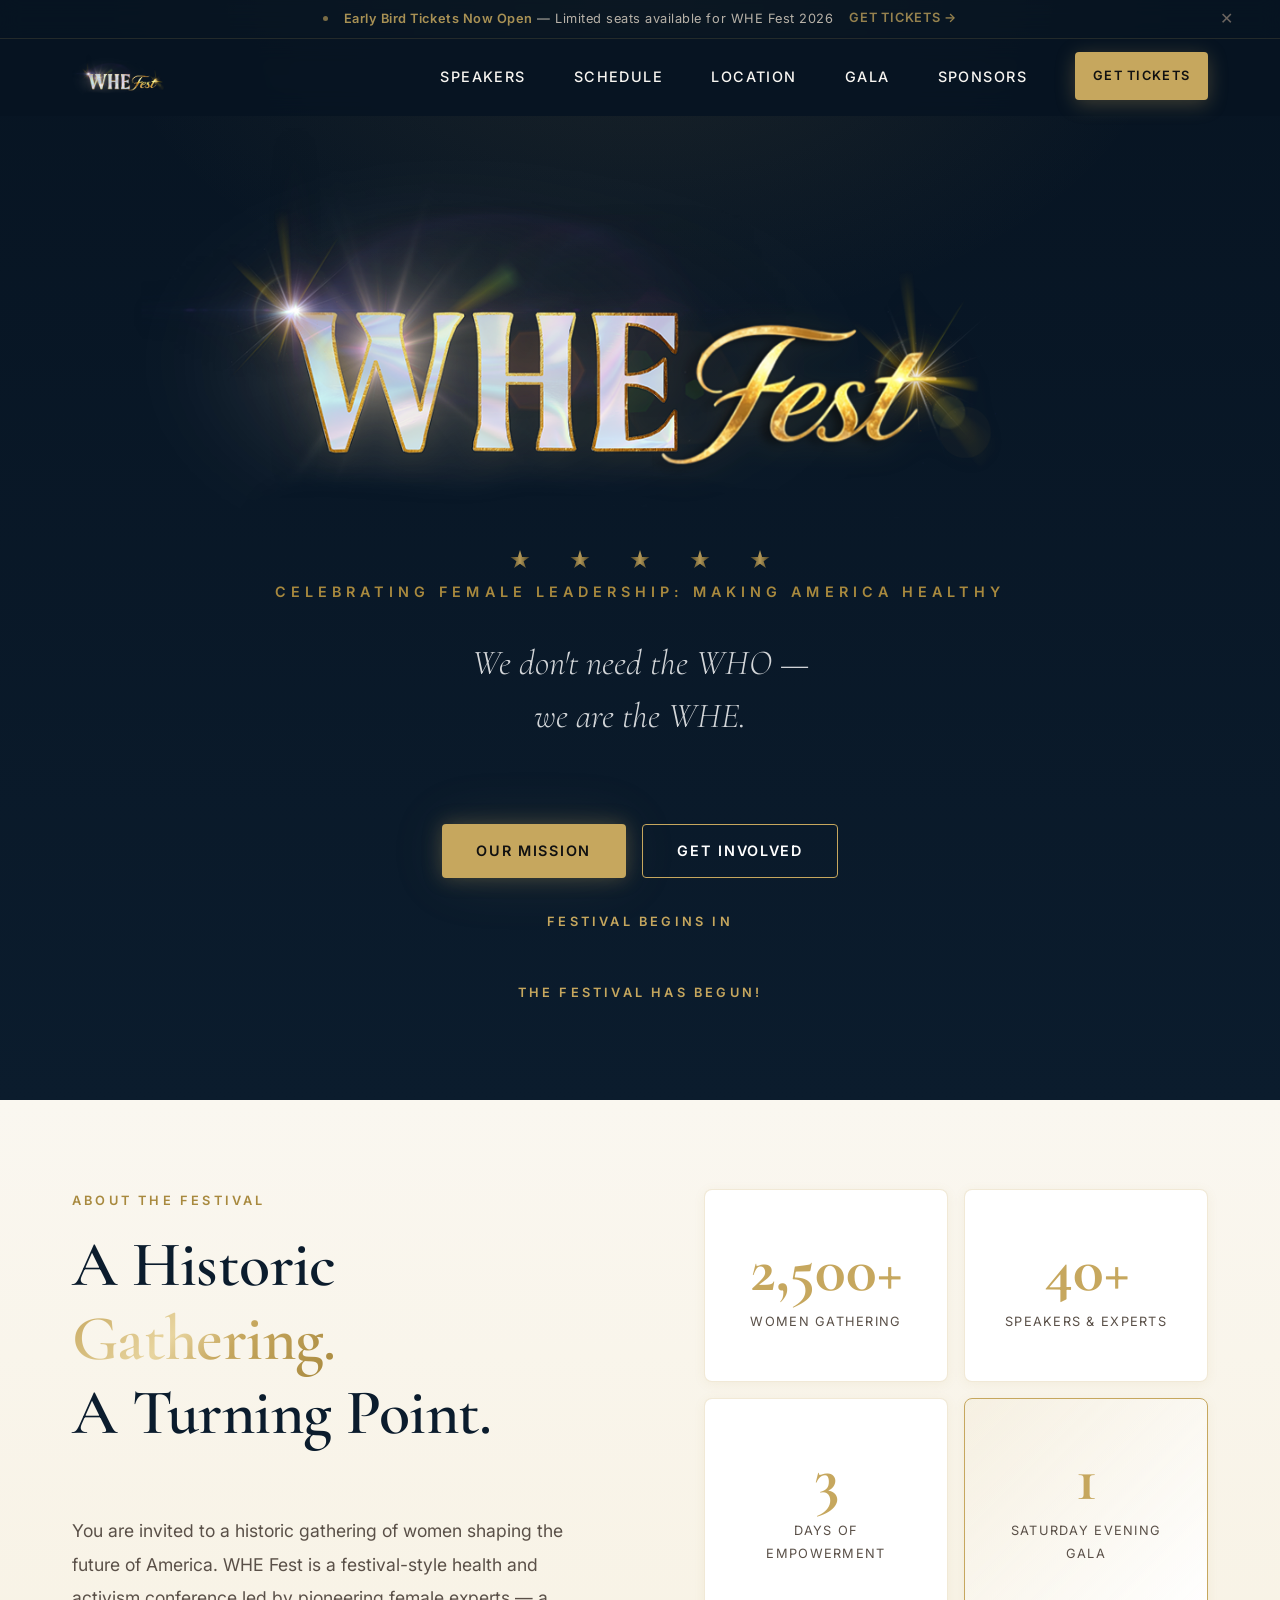
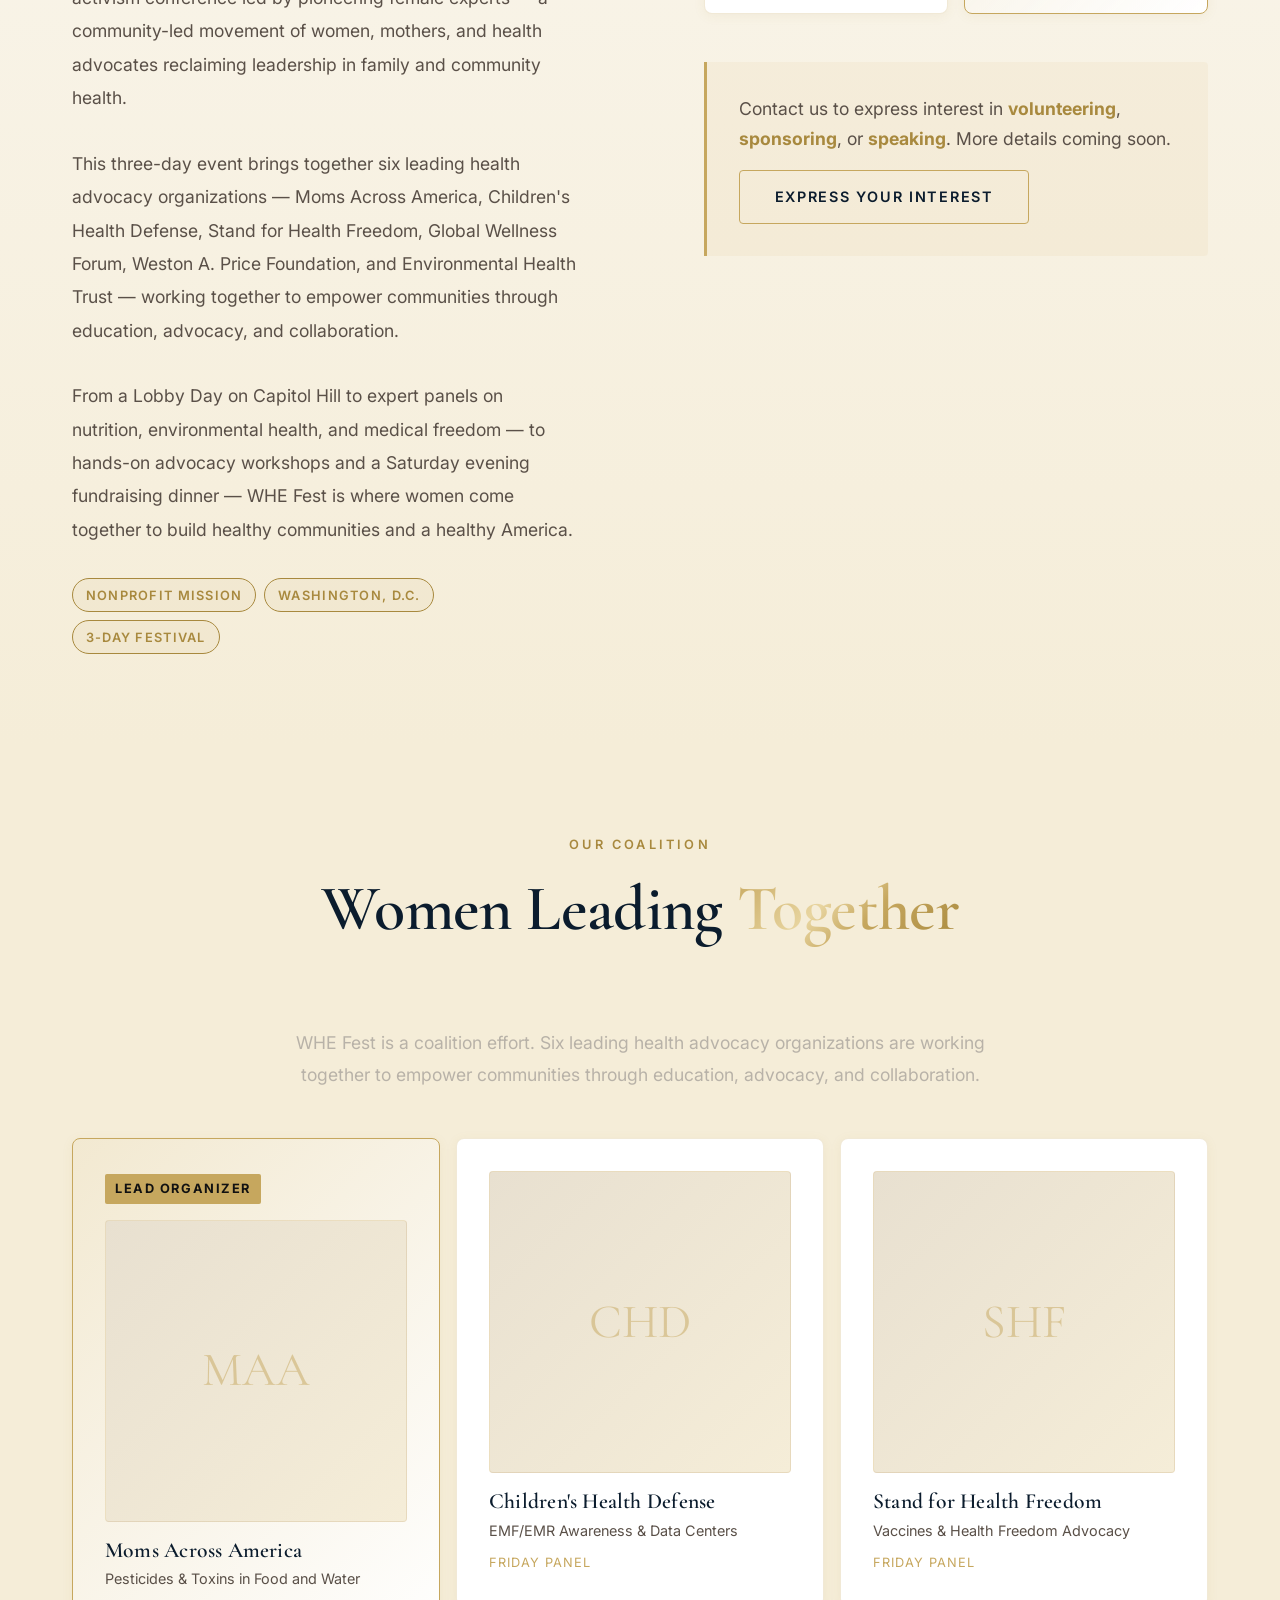
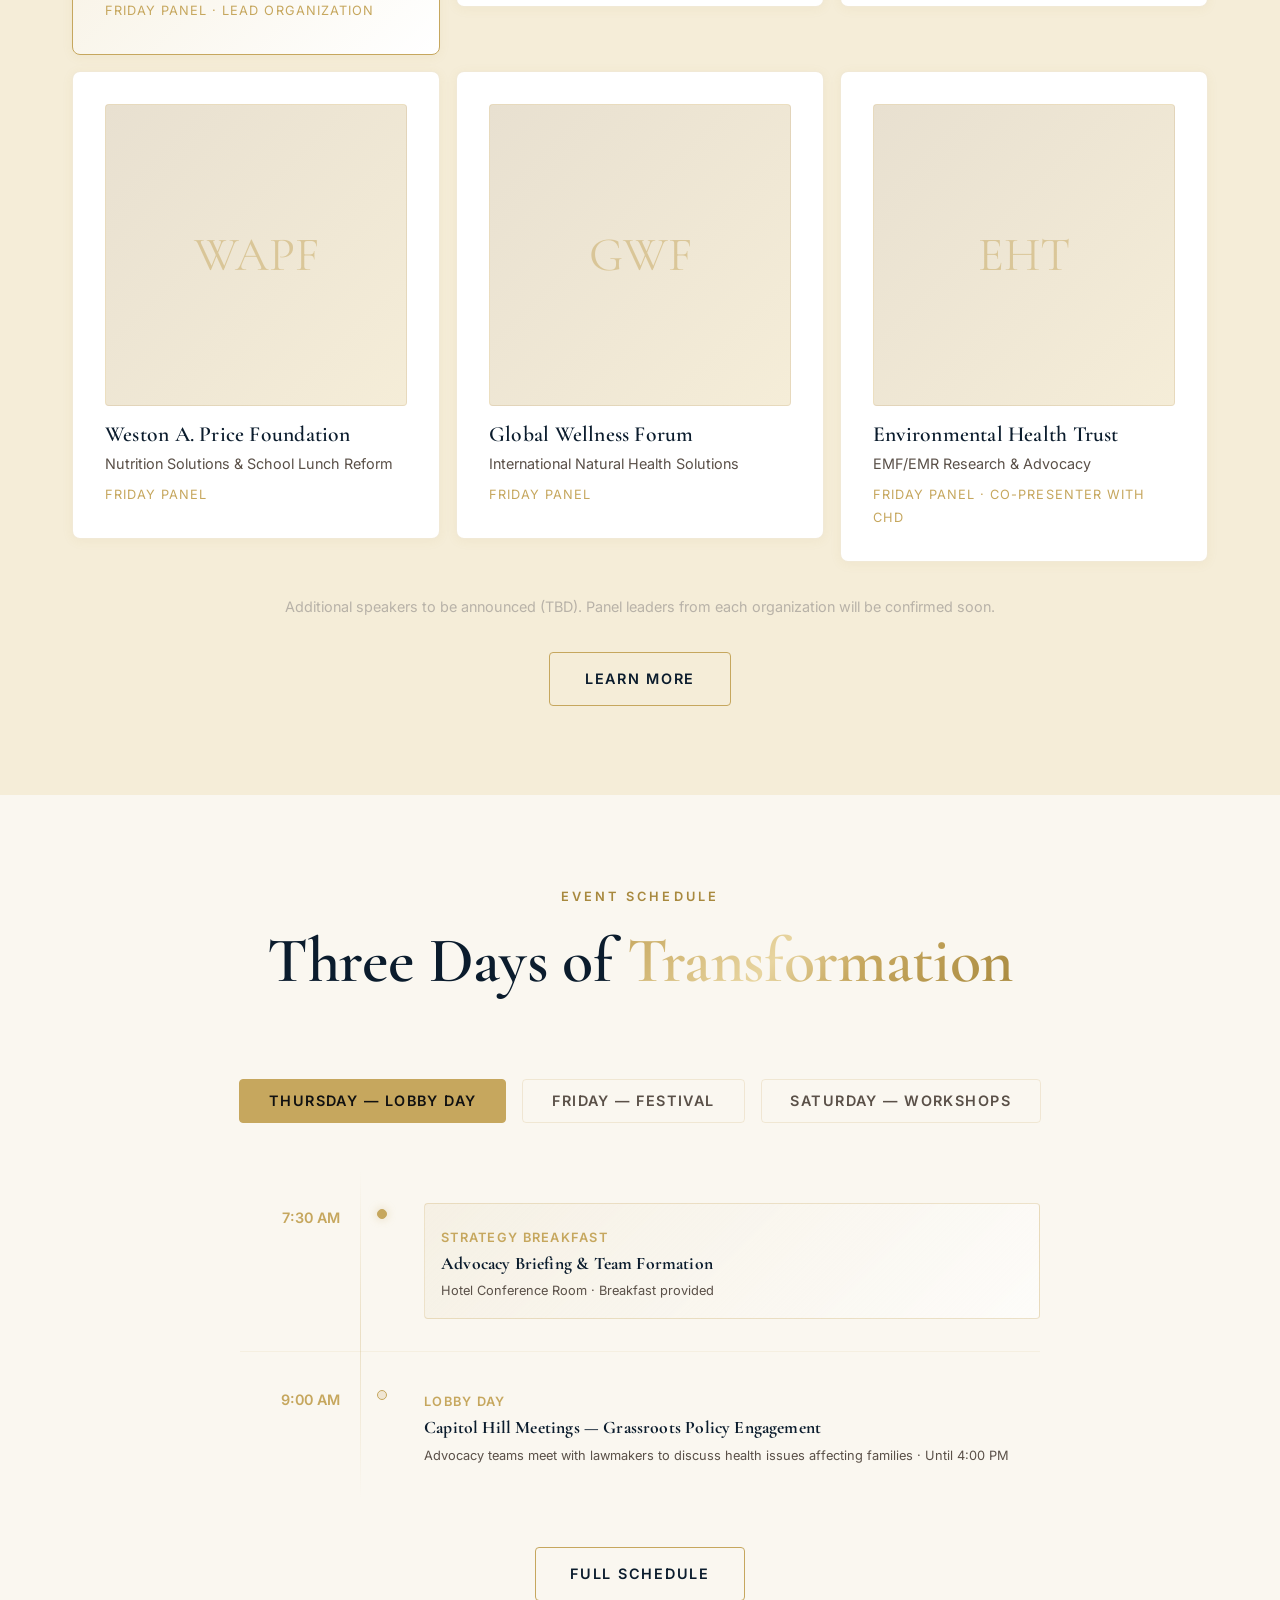
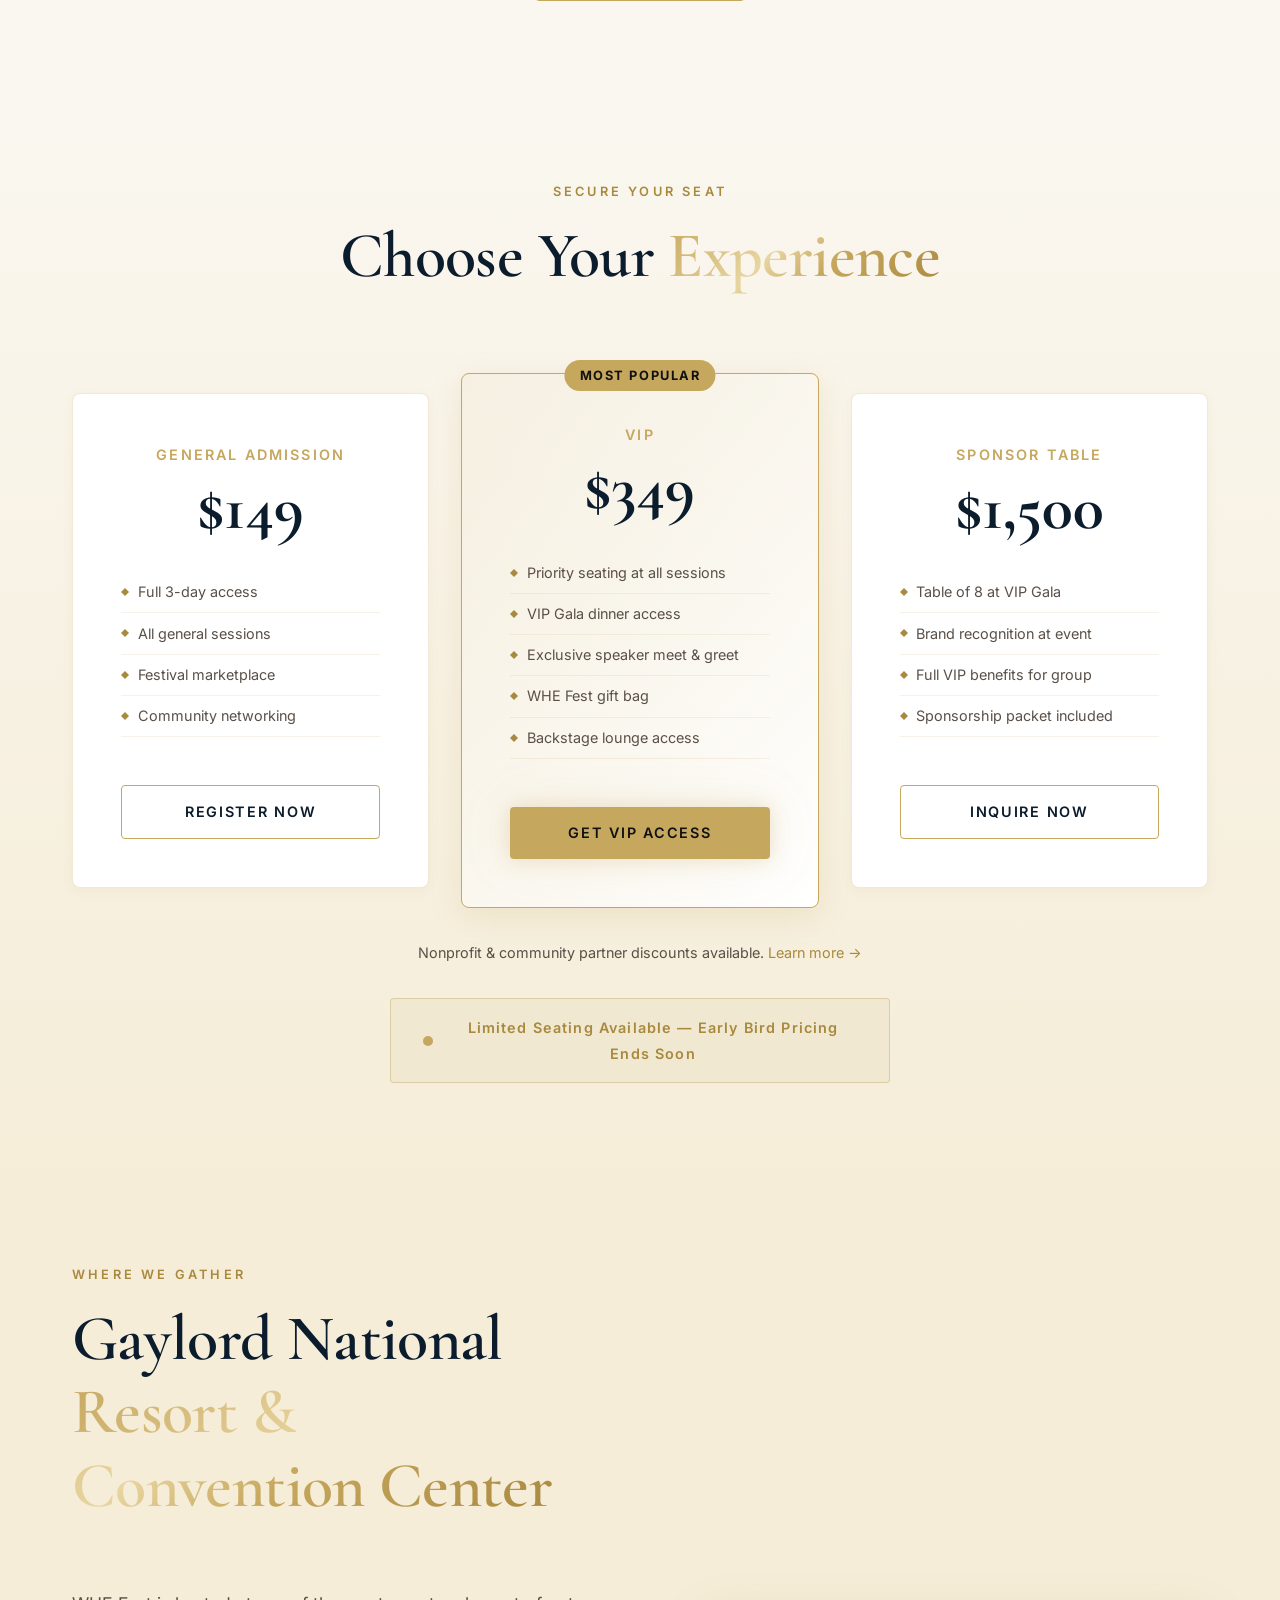
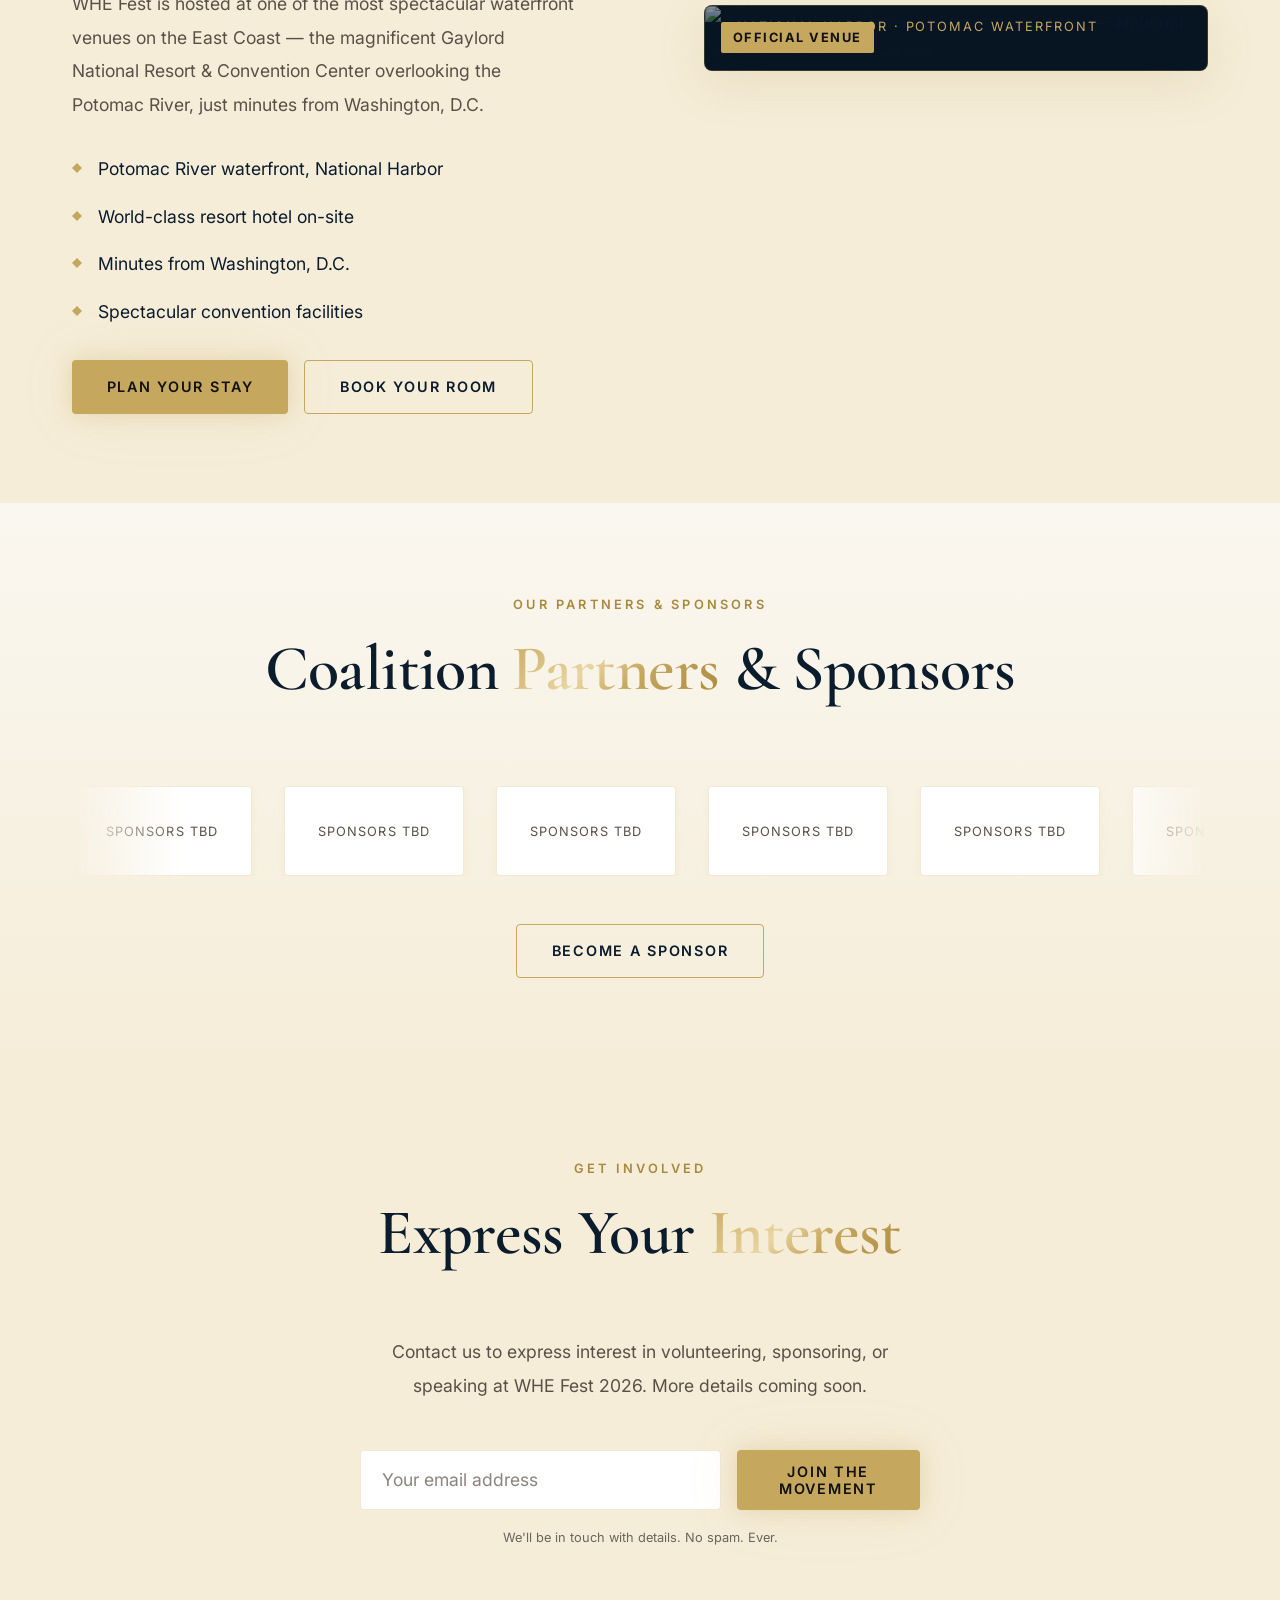
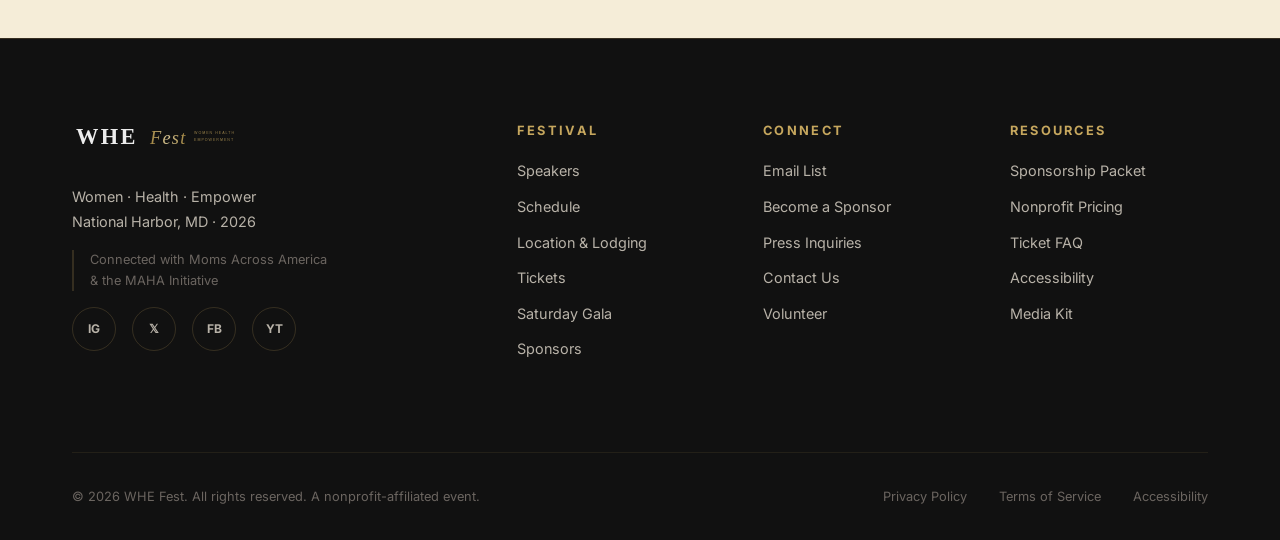
==== commit 70d22928: "Layout fixes, photo backgrounds, sponsor TBD, emoji-to-SVG icons - Move stat boxes to top-right of a" ====
--- a/index.html
+++ b/index.html
@@ -192,10 +192,6 @@
           <p class="about__body reveal reveal-delay-3">
             From a Lobby Day on Capitol Hill to expert panels on nutrition, environmental health, and medical freedom — to hands-on advocacy workshops and a Saturday evening fundraising dinner — WHE Fest is where women come together to build healthy communities and a healthy America.
           </p>
-          <div class="about__cta-note reveal reveal-delay-4">
-            <p>Contact us to express interest in <strong>volunteering</strong>, <strong>sponsoring</strong>, or <strong>speaking</strong>. More details coming soon.</p>
-            <a href="#signup" class="btn btn--outline mt-md">Express Your Interest</a>
-          </div>
           <div class="about__badges reveal reveal-delay-4">
             <span class="badge">Nonprofit Mission</span>
             <span class="badge">Washington, D.C.</span>
@@ -218,6 +214,10 @@
           <div class="about__stat-card about__stat-card--gold">
             <span class="about__stat-number">1</span>
             <span class="about__stat-label">Saturday Evening Gala</span>
+          </div>
+          <div class="about__cta-note" style="grid-column: 1 / -1;">
+            <p>Contact us to express interest in <strong>volunteering</strong>, <strong>sponsoring</strong>, or <strong>speaking</strong>. More details coming soon.</p>
+            <a href="#signup" class="btn btn--outline mt-md">Express Your Interest</a>
           </div>
         </div>
       </div>
@@ -558,10 +558,10 @@
             WHE Fest is hosted at one of the most spectacular waterfront venues on the East Coast — the magnificent Gaylord National Resort &amp; Convention Center overlooking the Potomac River, just minutes from Washington, D.C.
           </p>
           <ul class="location-teaser__details">
-            <li><span class="detail-icon">✦</span> Potomac River waterfront, National Harbor</li>
-            <li><span class="detail-icon">✦</span> World-class resort hotel on-site</li>
-            <li><span class="detail-icon">✦</span> Minutes from Washington, D.C.</li>
-            <li><span class="detail-icon">✦</span> Spectacular convention facilities</li>
+            <li><span class="detail-icon"><svg viewBox="0 0 10 10" width="10" height="10" aria-hidden="true"><polygon points="5,0 10,5 5,10 0,5" fill="currentColor"/></svg></span> Potomac River waterfront, National Harbor</li>
+            <li><span class="detail-icon"><svg viewBox="0 0 10 10" width="10" height="10" aria-hidden="true"><polygon points="5,0 10,5 5,10 0,5" fill="currentColor"/></svg></span> World-class resort hotel on-site</li>
+            <li><span class="detail-icon"><svg viewBox="0 0 10 10" width="10" height="10" aria-hidden="true"><polygon points="5,0 10,5 5,10 0,5" fill="currentColor"/></svg></span> Minutes from Washington, D.C.</li>
+            <li><span class="detail-icon"><svg viewBox="0 0 10 10" width="10" height="10" aria-hidden="true"><polygon points="5,0 10,5 5,10 0,5" fill="currentColor"/></svg></span> Spectacular convention facilities</li>
           </ul>
           <div class="flex flex-gap mt-lg" style="flex-wrap:wrap;">
             <a href="pages/location.html" class="btn btn--glow">Plan Your Stay</a>
@@ -573,96 +573,12 @@
             <div class="venue-showcase__image-stack">
               <div class="venue-showcase__badge">Official Venue</div>
               <div class="venue-showcase__img-frame">
-                <svg viewBox="0 0 560 360" width="100%" style="display:block;" aria-hidden="true">
-                  <!-- Architectural illustration of Gaylord National -->
-                  <defs>
-                    <linearGradient id="skyGrad" x1="0%" y1="0%" x2="0%" y2="100%">
-                      <stop offset="0%" style="stop-color:#071422"/>
-                      <stop offset="100%" style="stop-color:#132E47"/>
-                    </linearGradient>
-                    <linearGradient id="waterGrad" x1="0%" y1="0%" x2="0%" y2="100%">
-                      <stop offset="0%" style="stop-color:#0D2A42"/>
-                      <stop offset="100%" style="stop-color:#071422"/>
-                    </linearGradient>
-                    <linearGradient id="glassGrad" x1="0%" y1="0%" x2="0%" y2="100%">
-                      <stop offset="0%" style="stop-color:rgba(180,220,255,0.25)"/>
-                      <stop offset="100%" style="stop-color:rgba(100,160,220,0.08)"/>
-                    </linearGradient>
-                    <linearGradient id="goldGrad" x1="0%" y1="0%" x2="100%" y2="0%">
-                      <stop offset="0%" style="stop-color:#A8893E"/>
-                      <stop offset="50%" style="stop-color:#E8D5A0"/>
-                      <stop offset="100%" style="stop-color:#A8893E"/>
-                    </linearGradient>
-                  </defs>
-                  <!-- Sky -->
-                  <rect width="560" height="280" fill="url(#skyGrad)"/>
-                  <!-- Stars -->
-                  <circle cx="80" cy="30" r="1" fill="rgba(255,255,255,0.5)"/>
-                  <circle cx="160" cy="20" r="1.2" fill="rgba(255,255,255,0.4)"/>
-                  <circle cx="300" cy="15" r="1" fill="rgba(255,255,255,0.6)"/>
-                  <circle cx="420" cy="25" r="1.5" fill="rgba(255,255,255,0.3)"/>
-                  <circle cx="490" cy="40" r="1" fill="rgba(255,255,255,0.5)"/>
-                  <!-- Main hotel tower - glass atrium -->
-                  <rect x="140" y="60" width="280" height="200" fill="url(#glassGrad)" stroke="rgba(198,167,94,0.3)" stroke-width="1"/>
-                  <!-- Glass atrium grid lines -->
-                  <line x1="175" y1="60" x2="175" y2="260" stroke="rgba(198,167,94,0.1)" stroke-width="0.5"/>
-                  <line x1="210" y1="60" x2="210" y2="260" stroke="rgba(198,167,94,0.1)" stroke-width="0.5"/>
-                  <line x1="245" y1="60" x2="245" y2="260" stroke="rgba(198,167,94,0.1)" stroke-width="0.5"/>
-                  <line x1="280" y1="60" x2="280" y2="260" stroke="rgba(198,167,94,0.1)" stroke-width="0.5"/>
-                  <line x1="315" y1="60" x2="315" y2="260" stroke="rgba(198,167,94,0.1)" stroke-width="0.5"/>
-                  <line x1="350" y1="60" x2="350" y2="260" stroke="rgba(198,167,94,0.1)" stroke-width="0.5"/>
-                  <line x1="385" y1="60" x2="385" y2="260" stroke="rgba(198,167,94,0.1)" stroke-width="0.5"/>
-                  <line x1="140" y1="95" x2="420" y2="95" stroke="rgba(198,167,94,0.1)" stroke-width="0.5"/>
-                  <line x1="140" y1="130" x2="420" y2="130" stroke="rgba(198,167,94,0.1)" stroke-width="0.5"/>
-                  <line x1="140" y1="165" x2="420" y2="165" stroke="rgba(198,167,94,0.1)" stroke-width="0.5"/>
-                  <line x1="140" y1="200" x2="420" y2="200" stroke="rgba(198,167,94,0.1)" stroke-width="0.5"/>
-                  <line x1="140" y1="235" x2="420" y2="235" stroke="rgba(198,167,94,0.1)" stroke-width="0.5"/>
-                  <!-- Left wing -->
-                  <rect x="60" y="120" width="85" height="140" fill="rgba(19,46,71,0.9)" stroke="rgba(198,167,94,0.2)" stroke-width="1"/>
-                  <!-- Right wing -->
-                  <rect x="415" y="120" width="85" height="140" fill="rgba(19,46,71,0.9)" stroke="rgba(198,167,94,0.2)" stroke-width="1"/>
-                  <!-- Gold accent band at top -->
-                  <rect x="140" y="58" width="280" height="4" fill="url(#goldGrad)"/>
-                  <rect x="60" y="118" width="85" height="3" fill="url(#goldGrad)"/>
-                  <rect x="415" y="118" width="85" height="3" fill="url(#goldGrad)"/>
-                  <!-- Gaylord sign -->
-                  <rect x="215" y="75" width="130" height="24" rx="2" fill="rgba(198,167,94,0.15)" stroke="rgba(198,167,94,0.4)" stroke-width="0.5"/>
-                  <text x="280" y="91" text-anchor="middle" font-family="Georgia,serif" font-size="11" fill="rgba(198,167,94,0.9)" letter-spacing="2">GAYLORD NATIONAL</text>
-                  <!-- Flag poles -->
-                  <line x1="270" y1="35" x2="270" y2="62" stroke="rgba(198,167,94,0.5)" stroke-width="1"/>
-                  <rect x="270" y="35" width="18" height="12" fill="rgba(198,80,80,0.6)"/>
-                  <line x1="290" y1="40" x2="290" y2="62" stroke="rgba(198,167,94,0.5)" stroke-width="1"/>
-                  <rect x="290" y="40" width="18" height="11" fill="rgba(60,80,198,0.6)"/>
-                  <!-- Lit windows in wings -->
-                  <rect x="70" y="130" width="12" height="8" rx="1" fill="rgba(255,220,130,0.5)"/>
-                  <rect x="88" y="130" width="12" height="8" rx="1" fill="rgba(255,220,130,0.3)"/>
-                  <rect x="110" y="130" width="12" height="8" rx="1" fill="rgba(255,220,130,0.4)"/>
-                  <rect x="70" y="148" width="12" height="8" rx="1" fill="rgba(255,220,130,0.4)"/>
-                  <rect x="88" y="148" width="12" height="8" rx="1" fill="rgba(255,220,130,0.5)"/>
-                  <rect x="425" y="130" width="12" height="8" rx="1" fill="rgba(255,220,130,0.4)"/>
-                  <rect x="443" y="130" width="12" height="8" rx="1" fill="rgba(255,220,130,0.5)"/>
-                  <rect x="465" y="130" width="12" height="8" rx="1" fill="rgba(255,220,130,0.3)"/>
-                  <!-- Water / Potomac River -->
-                  <rect x="0" y="260" width="560" height="100" fill="url(#waterGrad)"/>
-                  <!-- Water reflections -->
-                  <ellipse cx="280" cy="275" rx="120" ry="8" fill="rgba(198,167,94,0.08)"/>
-                  <line x1="120" y1="275" x2="440" y2="275" stroke="rgba(198,167,94,0.06)" stroke-width="1"/>
-                  <line x1="150" y1="288" x2="410" y2="288" stroke="rgba(198,167,94,0.04)" stroke-width="1"/>
-                  <!-- Gold reflection of building -->
-                  <ellipse cx="280" cy="270" rx="80" ry="4" fill="rgba(198,167,94,0.1)"/>
-                  <!-- Waterfront promenade -->
-                  <rect x="80" y="255" width="400" height="10" fill="rgba(30,50,70,0.8)"/>
-                  <rect x="80" y="254" width="400" height="2" fill="rgba(198,167,94,0.2)"/>
-                  <!-- Lamp posts on promenade -->
-                  <line x1="120" y1="240" x2="120" y2="256" stroke="rgba(198,167,94,0.4)" stroke-width="1.5"/>
-                  <circle cx="120" cy="238" r="3" fill="rgba(255,220,100,0.5)"/>
-                  <line x1="200" y1="240" x2="200" y2="256" stroke="rgba(198,167,94,0.4)" stroke-width="1.5"/>
-                  <circle cx="200" cy="238" r="3" fill="rgba(255,220,100,0.5)"/>
-                  <line x1="360" y1="240" x2="360" y2="256" stroke="rgba(198,167,94,0.4)" stroke-width="1.5"/>
-                  <circle cx="360" cy="238" r="3" fill="rgba(255,220,100,0.5)"/>
-                  <line x1="440" y1="240" x2="440" y2="256" stroke="rgba(198,167,94,0.4)" stroke-width="1.5"/>
-                  <circle cx="440" cy="238" r="3" fill="rgba(255,220,100,0.5)"/>
-                </svg>
+                <img
+                  src="https://images.unsplash.com/photo-1566073771259-6a8506099945?auto=format&fit=crop&w=1200&q=80"
+                  alt="Gaylord National Resort &amp; Convention Center — National Harbor, Potomac Waterfront"
+                  style="width:100%; height:auto; display:block;"
+                  loading="lazy"
+                />
               </div>
               <div class="venue-showcase__details">
                 <span class="venue-showcase__name">Gaylord National Resort</span>
@@ -689,20 +605,19 @@
 
       <div class="sponsor-carousel reveal reveal-delay-2">
         <div class="sponsor-carousel__track">
-          <!-- Placeholder logos — replace with actual -->
-          <div class="sponsor-logo-box"><span>Presenting Sponsor</span></div>
-          <div class="sponsor-logo-box"><span>Gold Sponsor</span></div>
-          <div class="sponsor-logo-box"><span>Gold Sponsor</span></div>
-          <div class="sponsor-logo-box"><span>Silver Sponsor</span></div>
-          <div class="sponsor-logo-box"><span>Silver Sponsor</span></div>
-          <div class="sponsor-logo-box"><span>Community Partner</span></div>
+          <div class="sponsor-logo-box"><span>Sponsors TBD</span></div>
+          <div class="sponsor-logo-box"><span>Sponsors TBD</span></div>
+          <div class="sponsor-logo-box"><span>Sponsors TBD</span></div>
+          <div class="sponsor-logo-box"><span>Sponsors TBD</span></div>
+          <div class="sponsor-logo-box"><span>Sponsors TBD</span></div>
+          <div class="sponsor-logo-box"><span>Sponsors TBD</span></div>
           <!-- Duplicated for infinite scroll -->
-          <div class="sponsor-logo-box"><span>Presenting Sponsor</span></div>
-          <div class="sponsor-logo-box"><span>Gold Sponsor</span></div>
-          <div class="sponsor-logo-box"><span>Gold Sponsor</span></div>
-          <div class="sponsor-logo-box"><span>Silver Sponsor</span></div>
-          <div class="sponsor-logo-box"><span>Silver Sponsor</span></div>
-          <div class="sponsor-logo-box"><span>Community Partner</span></div>
+          <div class="sponsor-logo-box"><span>Sponsors TBD</span></div>
+          <div class="sponsor-logo-box"><span>Sponsors TBD</span></div>
+          <div class="sponsor-logo-box"><span>Sponsors TBD</span></div>
+          <div class="sponsor-logo-box"><span>Sponsors TBD</span></div>
+          <div class="sponsor-logo-box"><span>Sponsors TBD</span></div>
+          <div class="sponsor-logo-box"><span>Sponsors TBD</span></div>
         </div>
       </div>
 
--- a/css/home.css
+++ b/css/home.css
@@ -214,7 +214,7 @@
   display: grid;
   grid-template-columns: 1fr 1fr;
   gap: var(--space-3xl);
-  align-items: center;
+  align-items: start;
 }
 
 .about__body {
@@ -309,11 +309,10 @@
 }
 
 /* ---------- Speakers Preview ---------- */
-/* Layout: keynote spans 2 rows in col-1, 4 regular speakers fill cols 2-3 */
+/* Equal 3-column grid — 6 orgs, 3x2 layout */
 .speakers-preview__grid {
   display: grid;
-  grid-template-columns: 1.6fr 1fr 1fr;
-  grid-template-rows: auto auto;
+  grid-template-columns: repeat(3, 1fr);
   gap: var(--space-md);
   align-items: start;
 }
@@ -337,9 +336,6 @@
 .speaker-card--keynote {
   border-color: var(--deep-gold);
   background: linear-gradient(135deg, rgba(198,167,94,0.06) 0%, white 100%);
-  grid-column: 1;
-  grid-row: 1 / 3;
-  align-self: stretch;
 }
 
 .speaker-card__badge {
@@ -372,8 +368,7 @@
 }
 
 .speaker-card--keynote .speaker-card__img {
-  aspect-ratio: 3/4;
-  max-height: 320px;
+  aspect-ratio: 1;
 }
 
 .speaker-card__initials {
@@ -613,9 +608,14 @@
 }
 
 .ticket-card__features li::before {
-  content: '✦';
-  color: var(--deep-gold);
-  font-size: 0.6em;
+  content: '';
+  display: inline-block;
+  width: 8px;
+  height: 8px;
+  background-image: url("data:image/svg+xml,%3Csvg viewBox='0 0 10 10' xmlns='http://www.w3.org/2000/svg'%3E%3Cpolygon points='5,0 10,5 5,10 0,5' fill='%23A8893E'/%3E%3C/svg%3E");
+  background-size: contain;
+  background-repeat: no-repeat;
+  background-position: center;
   flex-shrink: 0;
 }
 
@@ -915,16 +915,9 @@
 @media (max-width: 1024px) {
   .speakers-preview__grid {
     grid-template-columns: 1fr 1fr;
-    grid-template-rows: unset;
-  }
-  .speaker-card--keynote {
-    grid-column: 1 / 3;
-    grid-row: unset;
-    align-self: unset;
   }
   .speaker-card--keynote .speaker-card__img {
-    aspect-ratio: 16/9;
-    max-height: 220px;
+    aspect-ratio: 1;
   }
   .ticket-grid {
     grid-template-columns: 1fr;
@@ -947,16 +940,6 @@
   }
   .speakers-preview__grid {
     grid-template-columns: 1fr;
-    grid-template-rows: unset;
-  }
-  .speaker-card--keynote {
-    grid-column: unset;
-    grid-row: unset;
-    align-self: unset;
-  }
-  .speaker-card--keynote .speaker-card__img {
-    aspect-ratio: 16/9;
-    max-height: 200px;
   }
   .hero__title {
     font-size: clamp(4rem, 20vw, 7rem);
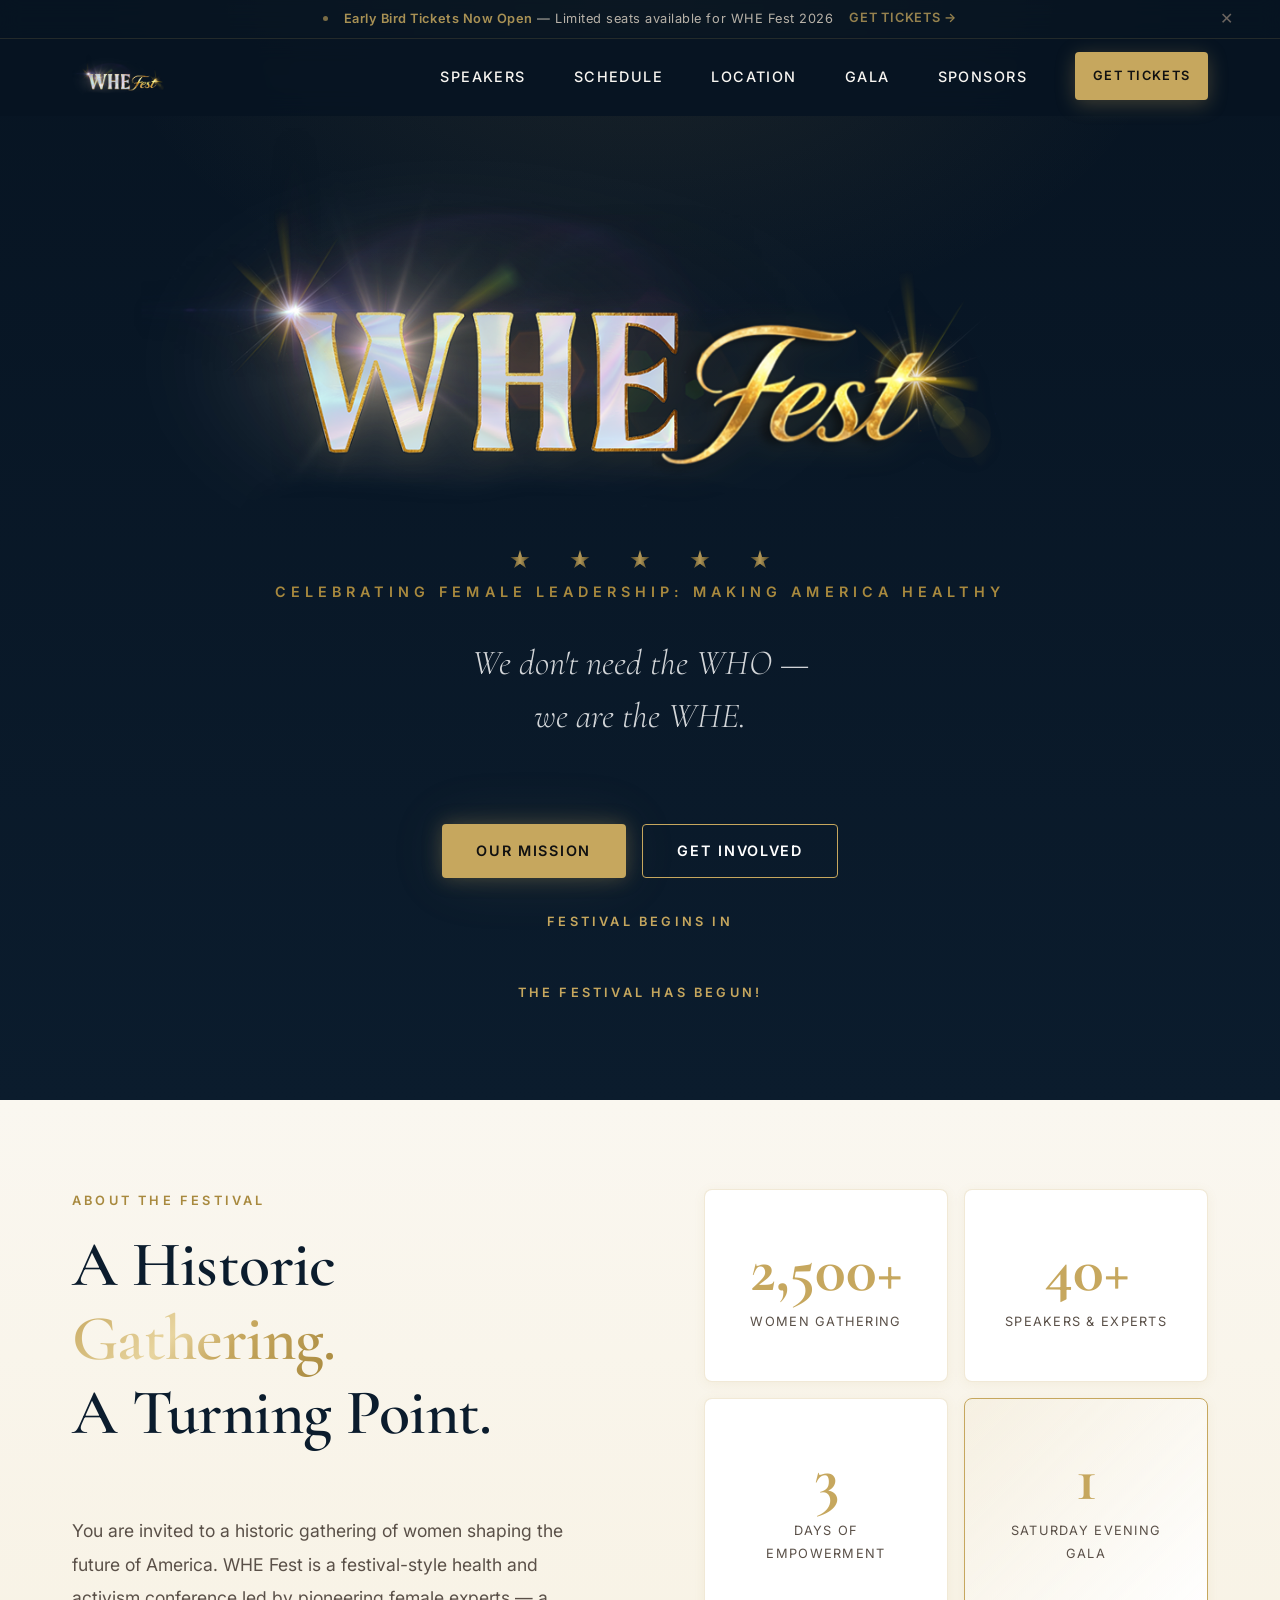
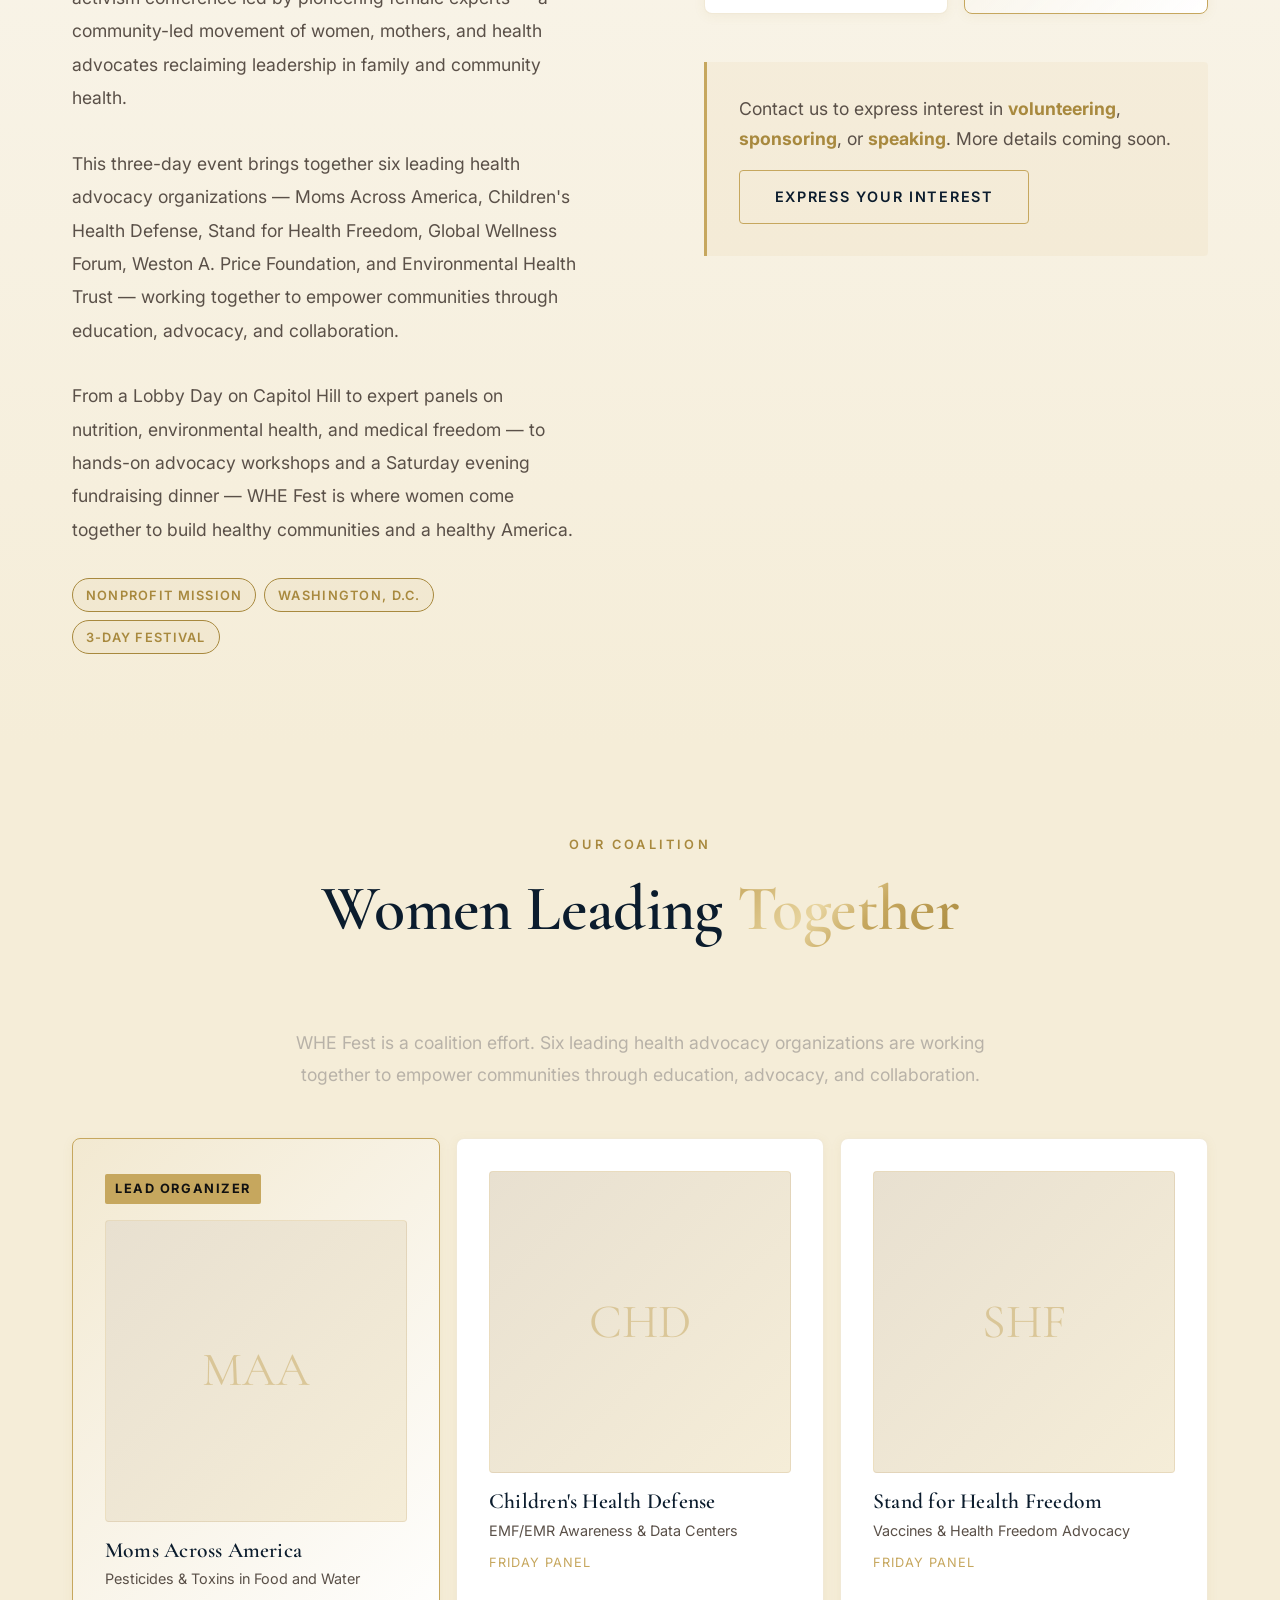
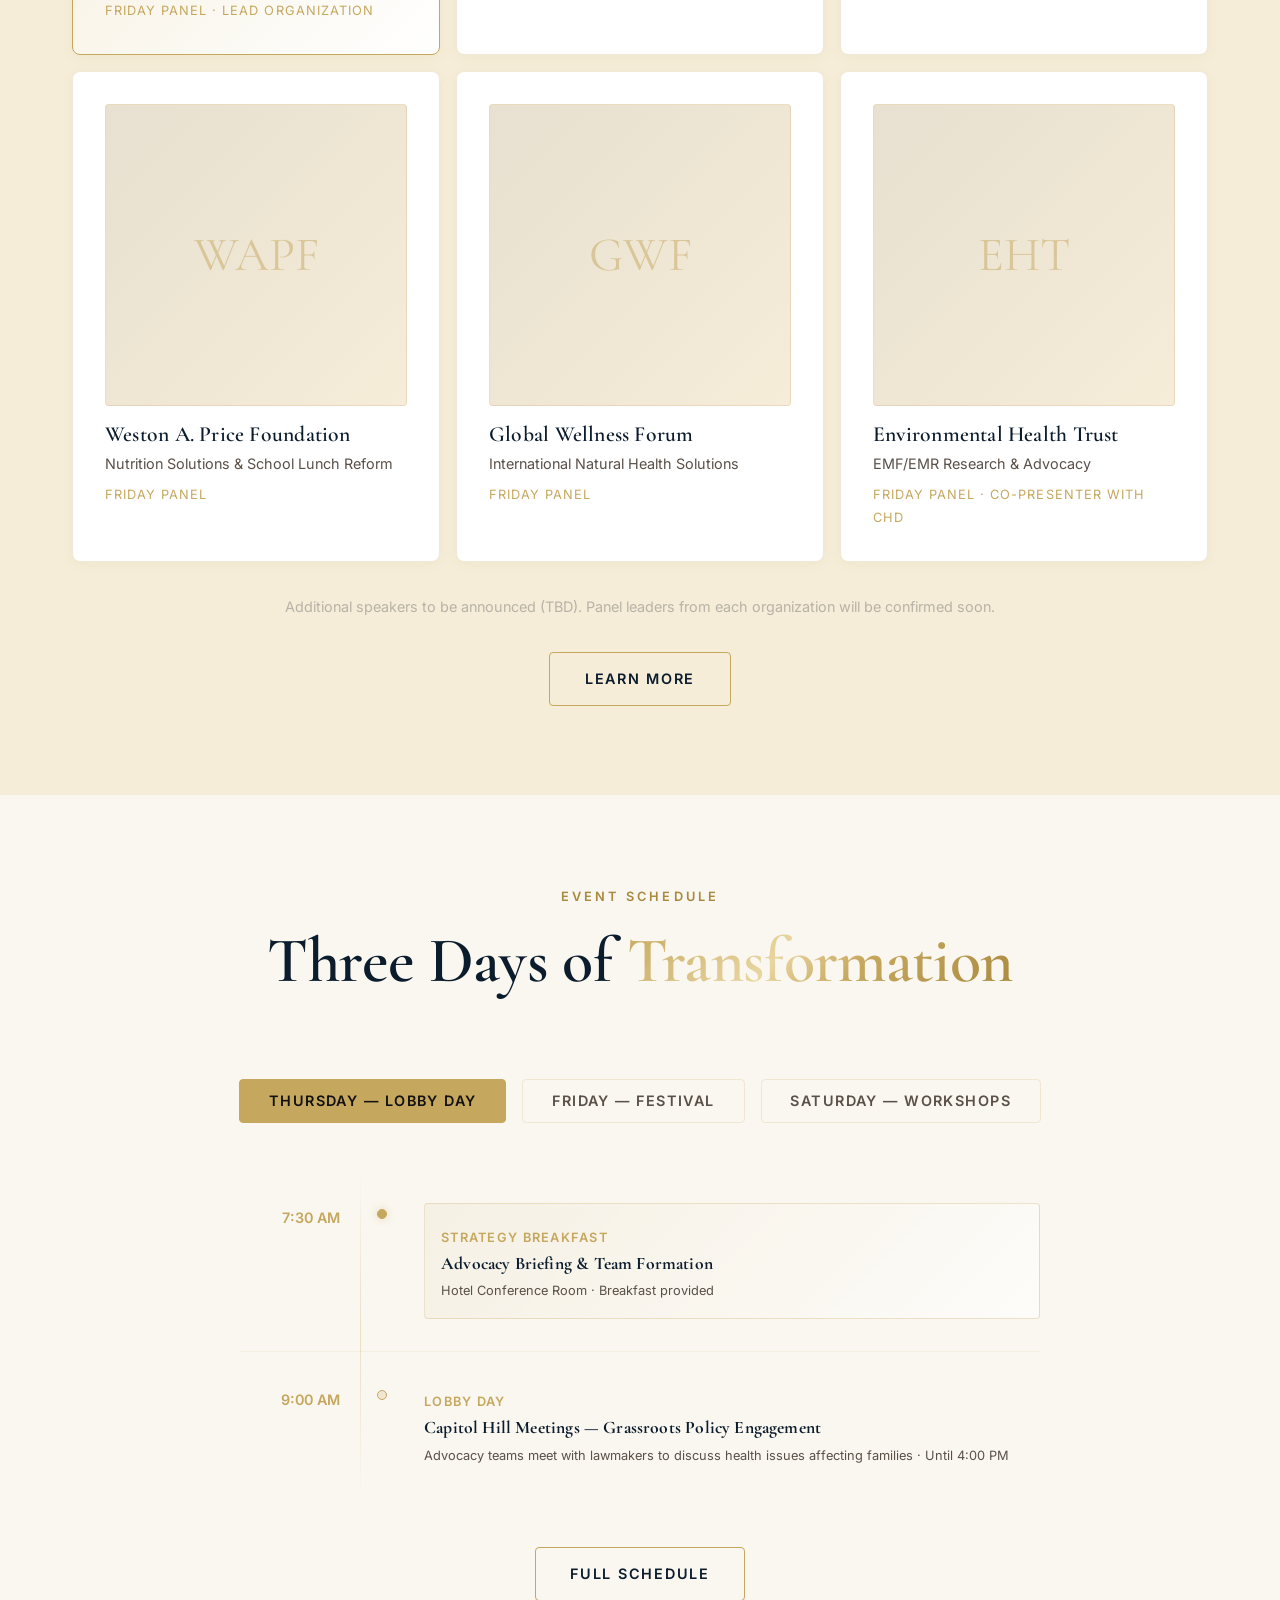
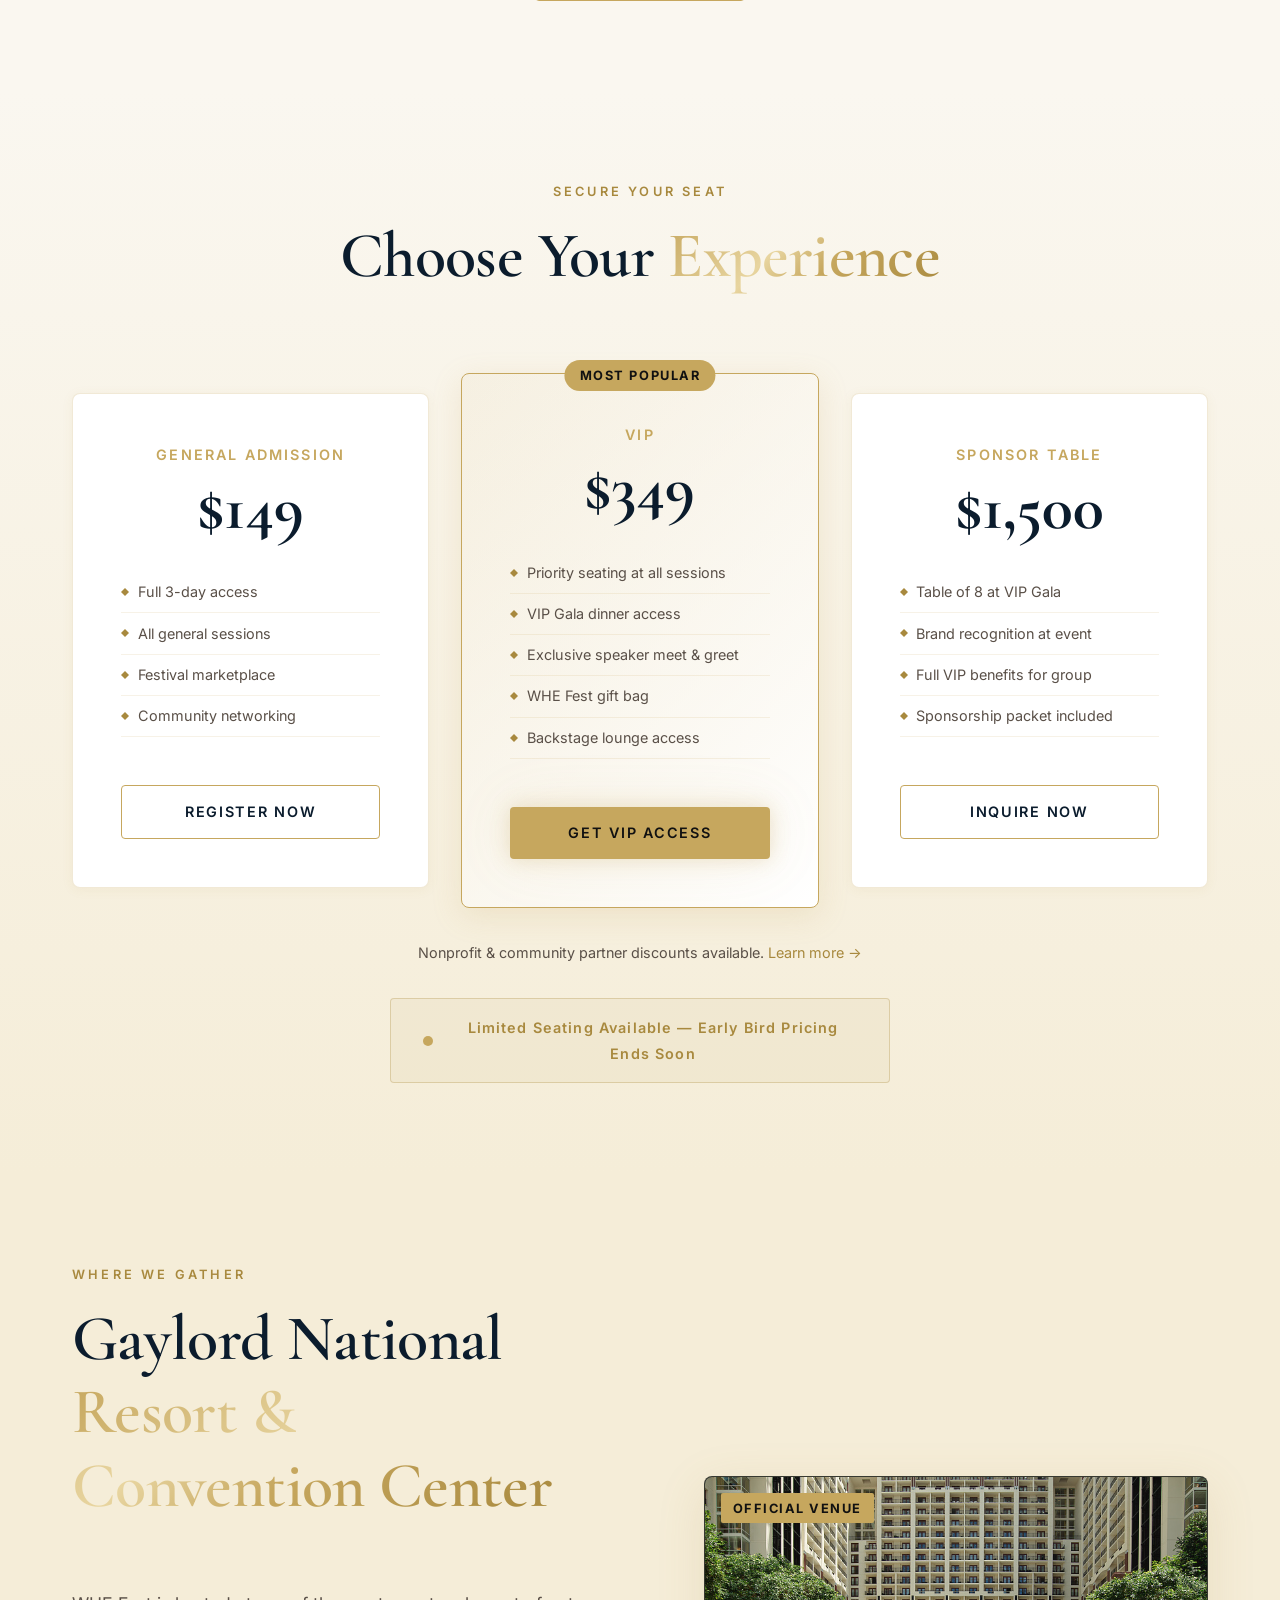
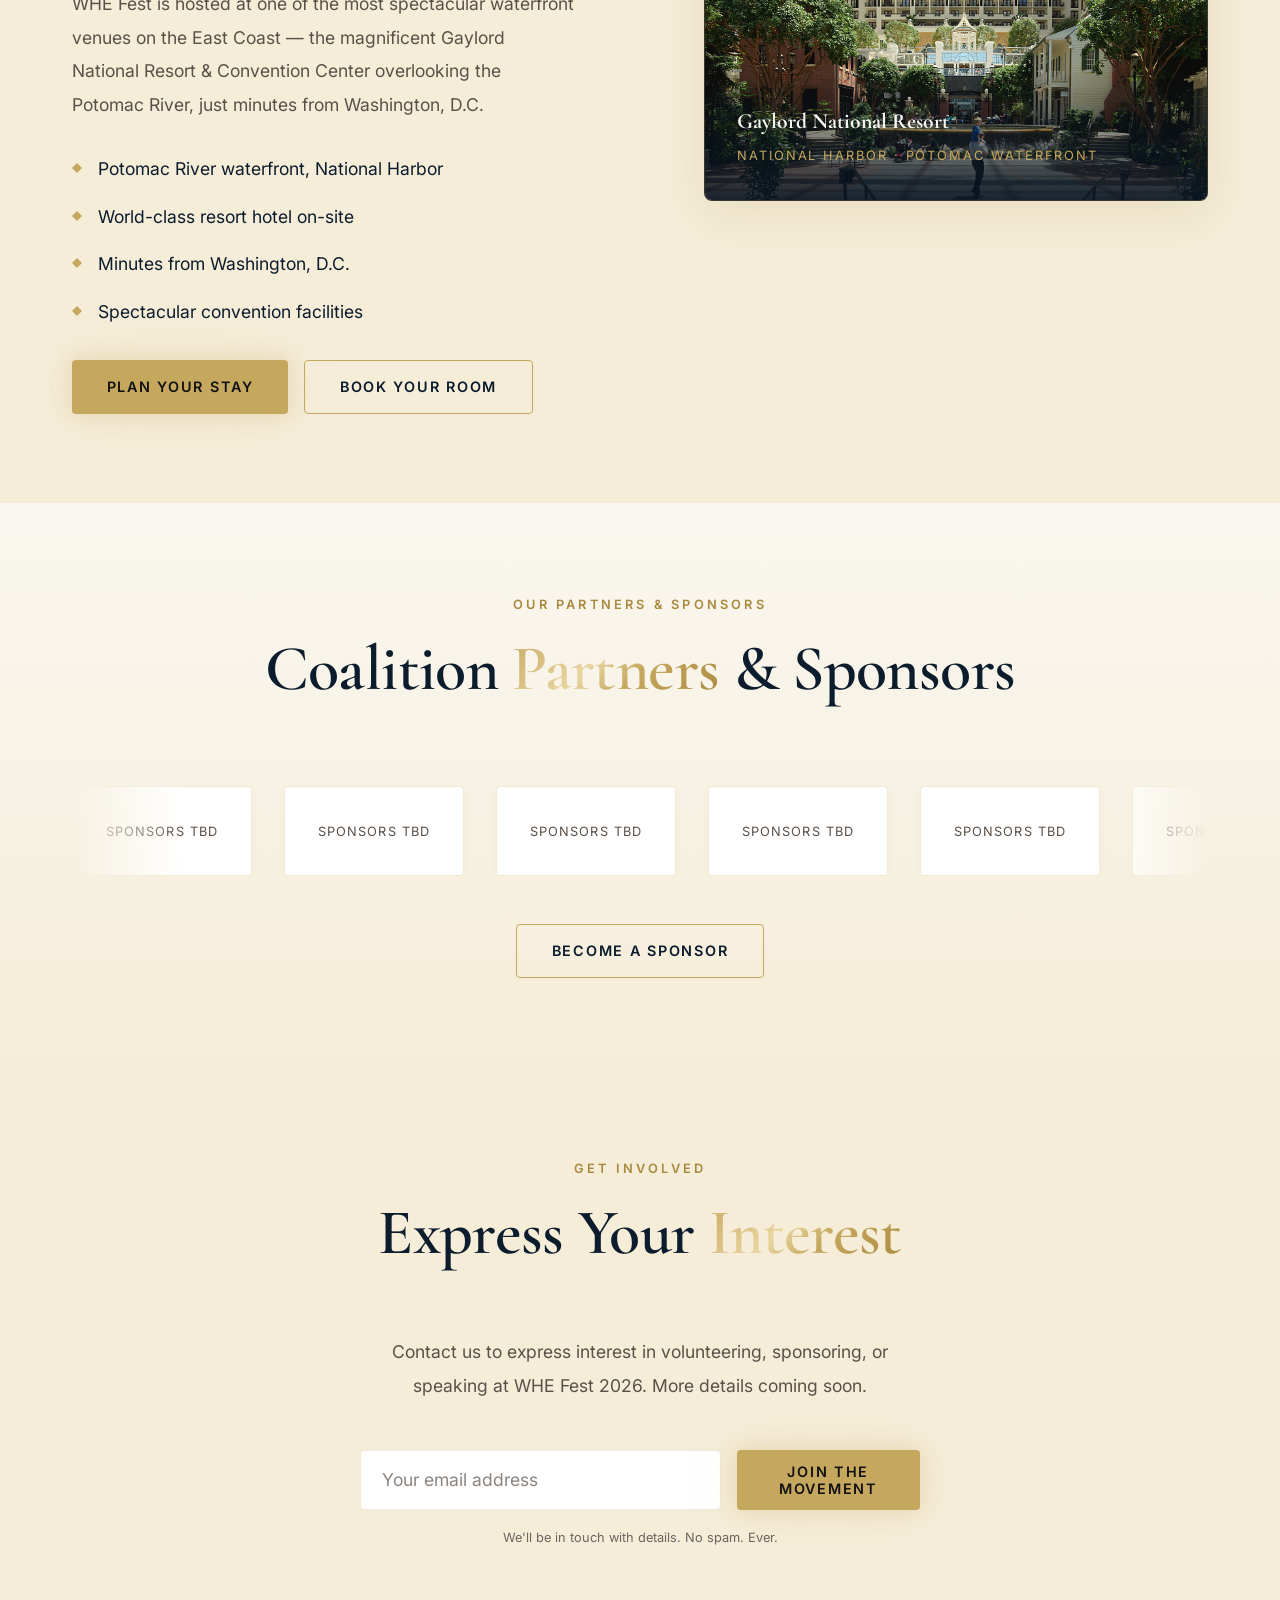
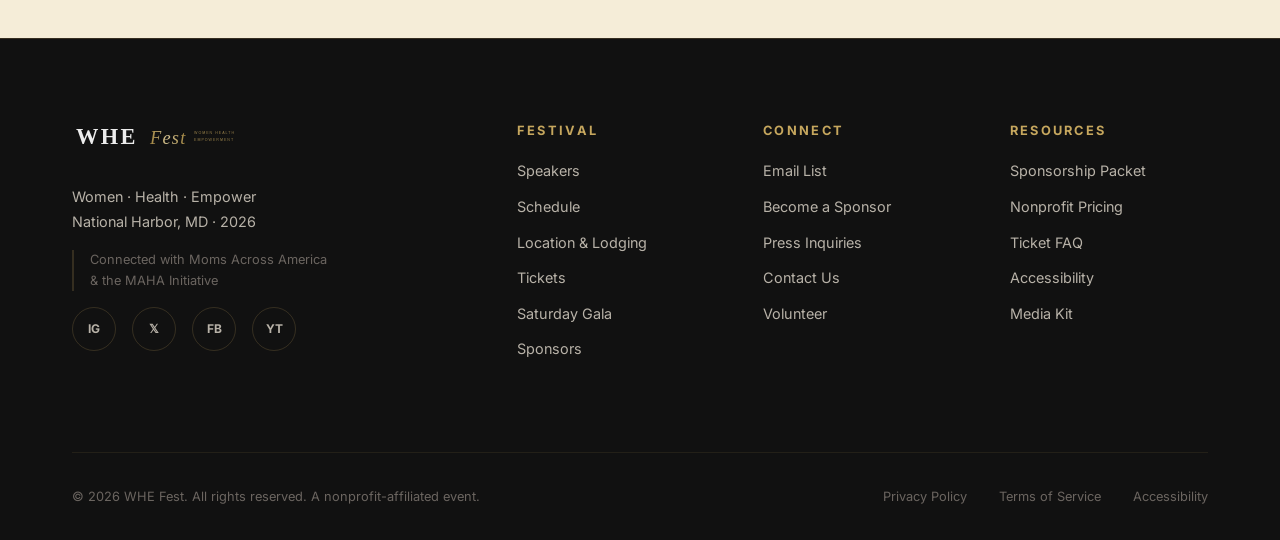
==== commit 85ce62d9: "Replace all emoji icons with SVG, fix Gaylord photo, equal-height org cards - Use local gaylord-nati" ====
--- a/index.html
+++ b/index.html
@@ -574,10 +574,10 @@
               <div class="venue-showcase__badge">Official Venue</div>
               <div class="venue-showcase__img-frame">
                 <img
-                  src="https://images.unsplash.com/photo-1566073771259-6a8506099945?auto=format&fit=crop&w=1200&q=80"
+                  src="assets/images/gaylord-national-exterior.jpg"
                   alt="Gaylord National Resort &amp; Convention Center — National Harbor, Potomac Waterfront"
-                  style="width:100%; height:auto; display:block;"
-                  loading="lazy"
+                  style="width:100%; height:100%; object-fit:cover; display:block;"
+                  loading="eager"
                 />
               </div>
               <div class="venue-showcase__details">
--- a/css/home.css
+++ b/css/home.css
@@ -314,7 +314,7 @@
   display: grid;
   grid-template-columns: repeat(3, 1fr);
   gap: var(--space-md);
-  align-items: start;
+  align-items: stretch;
 }
 
 .speaker-card {
@@ -715,6 +715,9 @@
 .venue-showcase__img-frame {
   width: 100%;
   display: block;
+  aspect-ratio: 14 / 9;
+  overflow: hidden;
+  background: var(--blue-deep);
 }
 
 .venue-showcase__details {
